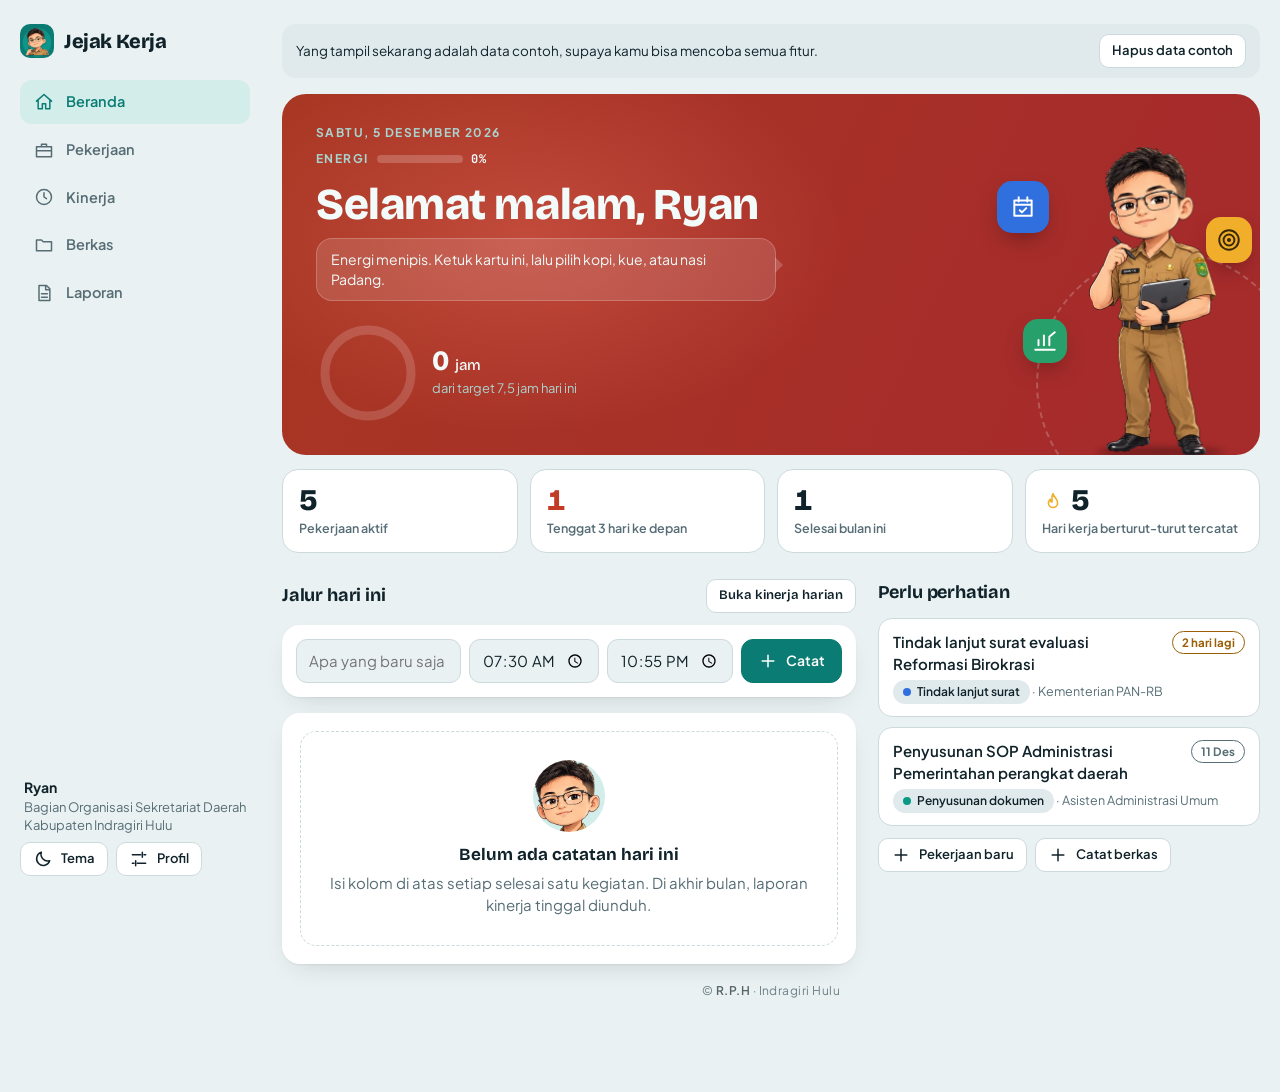
==== index.html @ 957f10a0 "Update index.html" ====
<!doctype html>
<html lang="id">
<head>
<meta charset="utf-8">
<meta name="viewport" content="width=device-width,initial-scale=1,viewport-fit=cover">
<style>:root{color-scheme:light;padding-top:env(safe-area-inset-top,0px);padding-bottom:env(safe-area-inset-bottom,0px)}[hidden]{display:none!important}img{max-width:100%}</style>
<title>Jejak Kerja</title>
<meta name="author" content="R.P.H - Indragiri Hulu">
<meta name="theme-color" content="#0A7C74">
<meta name="mobile-web-app-capable" content="yes">
<meta name="apple-mobile-web-app-capable" content="yes">
<meta name="apple-mobile-web-app-title" content="Jejak Kerja">
<meta name="apple-mobile-web-app-status-bar-style" content="default">
<link rel="icon" type="image/png" href="[data-uri]">
<link rel="apple-touch-icon" href="[data-uri]">
<link rel="preconnect" href="https://fonts.googleapis.com">
<link rel="preconnect" href="https://fonts.gstatic.com" crossorigin>
<link rel="stylesheet" href="https://fonts.googleapis.com/css2?family=Bricolage+Grotesque:opsz,wght@12..96,600..800&family=JetBrains+Mono:wght@400;500&family=Plus+Jakarta+Sans:wght@400..700&display=swap">
<script src="https://accounts.google.com/gsi/client" async defer></script>
<style>
:root{
  --bg:#EAF1F2; --surface:#FFFFFF; --surface2:#E0EAEC; --ink:#10232A; --muted:#566D75; --line:#CCDADD;
  --accent:#0A7C74; --accent-ink:#FFFFFF; --accent-soft:#D3EDEA;
  --hero:#0A5A55; --hero-ink:#F2FBFA; --hero-muted:#A9D3CF;
  --sun:#F0AE2B; --sun-ink:#3A2900;
  --bad:#C23B27; --good:#23794A; --warn:#9A5F06;
  --c-surat:#2F6FDE; --c-dokumen:#0A9A84; --c-rapat:#D9822B; --c-monev:#8A5CD6; --c-dinas:#D64F7A; --c-lain:#6B8290;
  --shadow:0 1px 2px rgba(16,35,42,.06),0 10px 28px -14px rgba(16,35,42,.22);
  --f-display:'Bricolage Grotesque','Segoe UI',system-ui,sans-serif;
  --f-body:'Plus Jakarta Sans','Segoe UI',system-ui,-apple-system,sans-serif;
  --f-mono:'JetBrains Mono',ui-monospace,SFMono-Regular,Menlo,Consolas,monospace;
}
@media (prefers-color-scheme:dark){:root:not([data-theme="light"]){
  --bg:#0B181C; --surface:#12252A; --surface2:#1A3036; --ink:#E5F0F0; --muted:#8CA7AD; --line:#26414A;
  --accent:#3CC4B6; --accent-ink:#06201D; --accent-soft:#17413F;
  --hero:#0F3B3A; --hero-ink:#EAF8F6; --hero-muted:#8FC3BE;
  --sun:#F5C04F; --sun-ink:#3A2900;
  --bad:#FF8A73; --good:#5CD08C; --warn:#F2B552;
  --c-surat:#6C9BFF; --c-dokumen:#3CC4B6; --c-rapat:#F2A24D; --c-monev:#B08CFF; --c-dinas:#FF7FA6; --c-lain:#93A9B4;
  --shadow:0 1px 2px rgba(0,0,0,.3),0 10px 28px -14px rgba(0,0,0,.6);
  color-scheme:dark}}
:root[data-theme="dark"]{
  --bg:#0B181C; --surface:#12252A; --surface2:#1A3036; --ink:#E5F0F0; --muted:#8CA7AD; --line:#26414A;
  --accent:#3CC4B6; --accent-ink:#06201D; --accent-soft:#17413F;
  --hero:#0F3B3A; --hero-ink:#EAF8F6; --hero-muted:#8FC3BE;
  --sun:#F5C04F; --sun-ink:#3A2900;
  --bad:#FF8A73; --good:#5CD08C; --warn:#F2B552;
  --c-surat:#6C9BFF; --c-dokumen:#3CC4B6; --c-rapat:#F2A24D; --c-monev:#B08CFF; --c-dinas:#FF7FA6; --c-lain:#93A9B4;
  --shadow:0 1px 2px rgba(0,0,0,.3),0 10px 28px -14px rgba(0,0,0,.6);
  color-scheme:dark}
*{box-sizing:border-box}
html{-webkit-text-size-adjust:100%}
body{margin:0;background:var(--bg);color:var(--ink);font-family:var(--f-body);font-size:15px;line-height:1.5;
  padding-left:max(16px,env(safe-area-inset-left,0px));padding-right:max(16px,env(safe-area-inset-right,0px));
  padding-block:0 96px;min-height:100%}
button,input,select,textarea{font:inherit;color:inherit}
button{cursor:pointer}
a{color:var(--accent)}
h1,h2,h3{font-family:var(--f-display);margin:0;text-wrap:balance;letter-spacing:-.01em}
:focus-visible{outline:2px solid var(--accent);outline-offset:2px}
.ic{width:20px;height:20px;fill:none;stroke:currentColor;stroke-width:1.8;stroke-linecap:round;stroke-linejoin:round;flex:none}
.mono{font-family:var(--f-mono);font-variant-numeric:tabular-nums}
.muted{color:var(--muted)}
.sr{position:absolute;width:1px;height:1px;overflow:hidden;clip:rect(0 0 0 0)}
.app{max-width:1240px;margin:0 auto;display:grid;grid-template-columns:1fr;gap:0}
.side{display:none}
.top{position:sticky;top:env(safe-area-inset-top,0px);z-index:20;display:flex;align-items:center;justify-content:space-between;gap:12px;padding:12px 0;background:var(--bg)}
.brand{display:flex;align-items:center;gap:10px;font-family:var(--f-display);font-weight:800;font-size:20px;letter-spacing:-.02em}
.brand svg,.brand img{width:34px;height:34px;border-radius:10px;flex:none;display:block}
.top-actions{display:flex;gap:6px}
.iconbtn{width:40px;height:40px;border-radius:12px;border:1px solid var(--line);background:var(--surface);display:grid;place-items:center}
.iconbtn:hover{background:var(--surface2)}
.main{min-width:0;padding-bottom:24px}
.tabbar{position:fixed;left:0;right:0;bottom:0;z-index:30;display:grid;grid-template-columns:repeat(5,1fr);gap:2px;background:var(--surface);border-top:1px solid var(--line);
  padding:6px max(10px,env(safe-area-inset-right,0px)) calc(6px + env(safe-area-inset-bottom,0px)) max(10px,env(safe-area-inset-left,0px))}
.tab{display:flex;flex-direction:column;align-items:center;gap:2px;padding:6px 2px;border-radius:12px;text-decoration:none;color:var(--muted);font-size:11px;font-weight:600}
.tab[aria-current="page"]{color:var(--accent);background:var(--accent-soft)}
@media (min-width:900px){
  body{padding-bottom:40px}
  .app{grid-template-columns:230px minmax(0,1fr);gap:32px}
  .top,.tabbar{display:none}
  .side{display:flex;flex-direction:column;gap:22px;position:sticky;top:env(safe-area-inset-top,0px);align-self:start;padding:24px 0;height:100vh;max-height:100dvh}
  .side nav{display:grid;gap:4px}
  .side .tab{flex-direction:row;gap:12px;padding:11px 14px;font-size:14.5px}
  .side .foot{margin-top:auto;display:grid;gap:8px}
  .main{padding-top:24px}
}
.avpick{display:grid;grid-template-columns:repeat(3,1fr);gap:8px;margin:6px 0 2px}
.avpick button{display:grid;justify-items:center;gap:4px;padding:8px 4px 6px;border-radius:14px;border:2px solid var(--line,rgba(0,0,0,.12));background:var(--surface2);color:var(--ink);font:inherit;font-size:12px;cursor:pointer}
.avpick button[aria-pressed=true]{border-color:var(--accent);background:var(--accent-soft,var(--surface2));font-weight:600}
.avpick .th{width:64px;height:64px;border-radius:50%;background:var(--accent) 50% 0/118% auto no-repeat;overflow:hidden}
.tm{text-align:center;font-size:12px;letter-spacing:.04em;color:var(--muted);opacity:.85;padding:18px 16px 28px}
.tm b{font-weight:600;color:var(--ink);opacity:.8}
.paper .tmk{margin-top:14px;text-align:right;font-size:10.5px;color:#777;font-style:italic}
.side .who{font-size:13px;color:var(--muted);line-height:1.4;padding:0 4px}
.side .who b{display:block;color:var(--ink);font-size:14px}
.page-head{display:flex;flex-wrap:wrap;align-items:flex-end;justify-content:space-between;gap:12px;margin:8px 0 18px}
.page-head h1{font-size:clamp(26px,5vw,34px);font-weight:800}
.page-head p{margin:4px 0 0;color:var(--muted);max-width:60ch}
.btn{display:inline-flex;align-items:center;justify-content:center;gap:8px;min-height:42px;padding:0 16px;border-radius:12px;border:1px solid var(--line);background:var(--surface);font-weight:600;font-size:14px;text-decoration:none;color:var(--ink)}
.btn:hover{background:var(--surface2)}
.btn.primary{background:var(--accent);border-color:var(--accent);color:var(--accent-ink)}
.btn.primary:hover{filter:brightness(1.08)}
.btn.danger{color:var(--bad)}
.btn.sm{min-height:34px;padding:0 12px;font-size:13px;border-radius:10px}
.btn.sun{background:var(--sun);border-color:var(--sun);color:var(--sun-ink)}
.row{display:flex;flex-wrap:wrap;gap:8px;align-items:center}
.card{background:var(--surface);border-radius:18px;box-shadow:var(--shadow)}
.section{margin-top:26px}
.section>h2{font-size:18px;font-weight:700;margin-bottom:12px;display:flex;align-items:center;justify-content:space-between;gap:10px}
.chip{display:inline-flex;align-items:center;gap:6px;padding:3px 10px;border-radius:999px;background:var(--surface2);font-size:12px;font-weight:600;color:var(--ink);max-width:100%}
.chip i{width:8px;height:8px;border-radius:50%;background:var(--dot,var(--c-lain));flex:none}
.chip span{overflow:hidden;text-overflow:ellipsis;white-space:nowrap}
.pill{display:inline-flex;align-items:center;padding:2px 9px;border-radius:999px;font-size:11.5px;font-weight:700;border:1px solid currentColor;white-space:nowrap}
.pill.baru{color:var(--muted)} .pill.proses{color:var(--accent)} .pill.menunggu{color:var(--warn)} .pill.selesai{color:var(--good)}
.pill.bad{color:var(--bad)} .pill.warn{color:var(--warn)} .pill.ok{color:var(--muted)}
.empty{padding:28px 18px;text-align:center;color:var(--muted);border:1.5px dashed var(--line);border-radius:16px}
.empty b{display:block;color:var(--ink);font-family:var(--f-display);font-size:17px;margin-bottom:4px}
.banner{display:flex;flex-wrap:wrap;align-items:center;justify-content:space-between;gap:10px;margin-bottom:16px;padding:10px 14px;border-radius:14px;background:var(--surface2);font-size:13.5px}
.hero{background:var(--hero);color:var(--hero-ink);border-radius:24px;padding:24px 124px 24px 22px;min-height:268px;display:grid;gap:20px;grid-template-columns:1fr;align-items:center;position:relative;overflow:hidden}
.hero::after{content:"";position:absolute;right:-40px;bottom:-60px;width:260px;height:260px;border-radius:50%;border:2px dashed color-mix(in srgb,var(--hero-ink) 22%,transparent);pointer-events:none}
.hero .eyebrow{font-size:12px;letter-spacing:.12em;text-transform:uppercase;color:var(--hero-muted);font-weight:700}
.hero h1{font-size:clamp(28px,6vw,44px);font-weight:800;line-height:1.05;margin:4px 0 0}
.hero p{margin:0;color:var(--hero-muted);max-width:46ch;font-size:14.5px}
.ring{display:flex;align-items:center;gap:12px;position:relative;z-index:1}
.ring svg{width:84px;height:84px;flex:none}
.ring .num{font-family:var(--f-display);font-weight:800;font-size:24px;line-height:1}
.ring .sub{font-size:13px;color:var(--hero-muted);margin-top:4px}
.hero-text{position:relative;z-index:1;display:grid;gap:10px}
.bubble{position:relative;margin:0;padding:10px 14px;border-radius:16px;background:rgba(255,255,255,.13);border:1px solid rgba(255,255,255,.2);color:var(--hero-ink);font-size:14px;line-height:1.45;max-width:38ch}
.hero .bubble{color:var(--hero-ink);font-size:14px}
.bubble::after{content:"";position:absolute;right:-8px;top:18px;border:8px solid transparent;border-right:0;border-left-color:rgba(255,255,255,.2)}
.bubble.pop{animation:pop .35s cubic-bezier(.3,1.6,.5,1)}
@keyframes pop{from{transform:scale(.88);opacity:.2}to{transform:none;opacity:1}}

/* hero hidup: gradasi hijau, kuning, merah mengikuti jam kerja dan energi */
.hero.mood{background-size:240% 240%;animation:heroFlow 18s ease-in-out infinite alternate}
.hero.mood::before{content:"";position:absolute;left:-20%;top:-35%;width:90%;height:150%;background:radial-gradient(closest-side,var(--glow,rgba(120,230,200,.22)),transparent 72%);animation:heroGlow 14s ease-in-out infinite alternate;pointer-events:none}
@keyframes heroFlow{0%{background-position:0% 40%}100%{background-position:100% 60%}}
@keyframes heroGlow{0%{transform:translate(0,0) scale(1)}50%{transform:translate(30%,12%) scale(1.15)}100%{transform:translate(55%,-6%) scale(.95)}}
.hero.boost{animation:heroFlow 18s ease-in-out infinite alternate,boost .9s ease-out}
@keyframes boost{0%{filter:brightness(1)}30%{filter:brightness(1.35) saturate(1.2)}100%{filter:none}}
.hero{cursor:pointer;-webkit-tap-highlight-color:transparent}
.energy{display:flex;width:max-content;align-items:center;gap:8px;margin-top:8px;font-size:12px;font-weight:700;color:var(--hero-muted)}
.energy .bar{width:86px;height:8px;border-radius:99px;background:rgba(255,255,255,.2);overflow:hidden}
.energy .bar i{display:block;height:100%;border-radius:99px;background:linear-gradient(90deg,#FFD98A,#fff);transition:width .9s cubic-bezier(.2,.8,.2,1)}
.energy em{font-style:normal;font-family:var(--f-mono);color:var(--hero-ink)}
.fuel{position:absolute;left:14px;right:128px;bottom:12px;z-index:4;display:none;gap:8px;padding:10px;border-radius:20px;background:rgba(8,28,30,.55);backdrop-filter:blur(8px);-webkit-backdrop-filter:blur(8px);border:1px solid rgba(255,255,255,.22);cursor:default}
.fuel.open{display:grid;grid-template-columns:repeat(3,1fr)}
.fuel button{position:relative;display:grid;justify-items:center;gap:2px;padding:6px 2px 7px;border-radius:14px;border:1px solid rgba(255,255,255,.18);background:rgba(255,255,255,.1);color:#fff;font:inherit;cursor:pointer;animation:fuelIn .5s cubic-bezier(.3,1.7,.5,1) both}
.fuel button:nth-child(2){animation-delay:.07s}.fuel button:nth-child(3){animation-delay:.14s}
.fuel button:active{transform:scale(.94)}
.fuel svg{width:46px;height:46px;display:block}
.fuel b{font-size:12px;font-weight:700;line-height:1.1}
.fuel small{font-size:10.5px;opacity:.85;line-height:1}
.fuel .lv{position:absolute;top:4px;right:5px;font-family:var(--f-mono);font-size:9.5px;opacity:.8}
.fuel .steam path{animation:steam 2.4s ease-in-out infinite}
.fuel .steam path:nth-child(2){animation-delay:.5s}.fuel .steam path:nth-child(3){animation-delay:1s}
@keyframes fuelIn{from{transform:translateY(26px) scale(.5);opacity:0}to{transform:none;opacity:1}}
@keyframes steam{0%,100%{transform:translateY(0);opacity:.4}50%{transform:translateY(-3px);opacity:1}}
.eatfx{position:absolute;z-index:5;width:60px;height:60px;pointer-events:none}
.eatfx svg{width:100%;height:100%}
@media (min-width:700px){.fuel{right:300px;left:34px;bottom:18px;max-width:470px}.fuel svg{width:58px;height:58px}}
@media (prefers-reduced-motion:reduce){.hero.mood,.hero.mood::before,.hero.boost{animation:none}.fuel button,.fuel .steam path{animation:none}}
.stage{position:absolute;right:6px;bottom:0;z-index:2}
.mascot{display:block;position:relative;height:232px;aspect-ratio:255/620;padding:0;border:0;background:none;cursor:pointer;-webkit-tap-highlight-color:transparent}
.mascot::before{content:"";position:absolute;left:6%;right:-6%;bottom:-2px;height:10px;border-radius:50%;background:rgba(0,0,0,.3);filter:blur(3px);animation:shadow 3.6s ease-in-out infinite}
.mascot img{position:relative;width:100%;height:100%;display:block;transform-origin:50% 100%;animation:idle 3.6s ease-in-out infinite;user-select:none;-webkit-user-drag:none;pointer-events:none}
.mascot.enter img{animation:enter .9s cubic-bezier(.2,1.2,.4,1) both,idle 3.6s ease-in-out .9s infinite}
.mascot.hop img{animation:hop .7s cubic-bezier(.3,.7,.4,1)}
.mascot.cheer img{animation:cheer 1.1s ease-in-out}
@keyframes idle{0%,100%{transform:translateY(0) scale(1,1) rotate(0)}25%{transform:translateY(-3px) scale(.995,1.012) rotate(.7deg)}50%{transform:translateY(-5px) scale(.99,1.025) rotate(0)}75%{transform:translateY(-3px) scale(.995,1.012) rotate(-.7deg)}}
@keyframes shadow{0%,100%{transform:scaleX(1);opacity:1}50%{transform:scaleX(.86);opacity:.65}}
@keyframes enter{0%{transform:translateY(70px) scale(.92,1.08);opacity:0}60%{transform:translateY(-10px) scale(1.03,.97);opacity:1}100%{transform:none;opacity:1}}
@keyframes hop{0%{transform:scale(1.05,.93)}30%{transform:translateY(-26px) scale(.97,1.05)}60%{transform:translateY(0) scale(1.05,.95)}80%{transform:translateY(-5px)}100%{transform:none}}
@keyframes cheer{0%,100%{transform:none}18%{transform:translateY(-32px) rotate(-7deg)}36%{transform:translateY(0) rotate(0)}54%{transform:translateY(-32px) rotate(7deg)}72%{transform:translateY(0) rotate(0)}86%{transform:translateY(-8px)}}
.chips{display:none}
.fl{position:absolute;width:52px;height:52px;border-radius:15px;display:grid;place-items:center;color:#fff;box-shadow:0 10px 24px -10px rgba(0,0,0,.5);animation:floaty 4.2s ease-in-out infinite}
.fl .ic{width:26px;height:26px}
.fl.a{background:var(--c-surat);left:-92px;top:34px}
.fl.b{background:var(--sun);color:var(--sun-ink);right:-36px;top:70px;animation-delay:-1.4s;width:46px;height:46px}
.fl.c{background:#27A06B;left:-66px;top:172px;animation-delay:-2.6s;width:44px;height:44px}
@keyframes floaty{0%,100%{transform:translateY(0) rotate(-3deg)}50%{transform:translateY(-10px) rotate(3deg)}}
@media (min-width:700px){.hero{grid-template-columns:1fr;align-content:center;padding:30px 300px 30px 34px;min-height:334px}.ring svg{width:104px;height:104px}.ring .num{font-size:28px}.stage{right:44px}.mascot{height:308px}.chips{display:block}}
.av{display:inline-block;width:var(--s,40px);height:var(--s,40px);border-radius:50%;flex:none;background:var(--mascot) 48% calc(var(--s,40px) * -.02)/130% auto no-repeat var(--accent-soft)}
.empty::before{content:"";display:block;width:72px;height:72px;margin:0 auto 10px;border-radius:50%;background:var(--mascot) 48% -2px/130% auto no-repeat var(--accent-soft)}
.tiles{display:grid;grid-template-columns:repeat(auto-fit,minmax(150px,1fr));gap:12px;margin-top:14px}
.tile{background:var(--surface);border:1px solid var(--line);border-radius:16px;padding:14px 16px;display:grid;gap:2px;text-align:left}
.tile .v{font-family:var(--f-display);font-weight:800;font-size:30px;line-height:1.1;font-variant-numeric:tabular-nums}
.tile .l{font-size:12.5px;color:var(--muted);font-weight:600}
.tile.hot .v{color:var(--bad)}
.tile .v .ic{width:22px;height:22px;color:var(--sun);vertical-align:-3px}
.two{display:grid;gap:22px;grid-template-columns:1fr}
@media (min-width:1000px){.two{grid-template-columns:minmax(0,1.5fr) minmax(0,1fr)}}
.quick{display:grid;grid-template-columns:1fr;gap:8px;padding:14px;margin-bottom:16px}
.quick .qrow{display:grid;grid-template-columns:1fr 1fr auto;gap:8px}
@media (min-width:560px){.quick{grid-template-columns:1fr auto auto auto}.quick .qrow{display:contents}}
.trail{position:relative;margin:0;padding:0;list-style:none;display:grid;gap:0}
.band{font-family:var(--f-mono);font-size:11.5px;letter-spacing:.14em;text-transform:uppercase;color:var(--muted);font-weight:500;margin:14px 0 4px 34px}
.band:first-child{margin-top:0}
.node{position:relative;display:grid;grid-template-columns:28px 1fr;gap:6px;padding:0 0 14px}
.node::before{content:"";position:absolute;left:9px;top:20px;bottom:0;border-left:2px dashed var(--line)}
.node:last-child::before{display:none}
.node .dot{width:20px;height:20px;border-radius:50%;background:var(--surface);border:4px solid var(--dot,var(--c-lain));margin-top:2px;z-index:1}
.node .body{min-width:0;padding:2px 0}
.node .t{font-family:var(--f-mono);font-size:12px;color:var(--muted);display:block}
.node .u{font-weight:600;overflow-wrap:anywhere;display:block}
.node .meta{display:flex;flex-wrap:wrap;gap:6px;margin-top:4px;align-items:center;font-size:12.5px;color:var(--muted)}
.node button.edit{all:unset;cursor:pointer;display:block;width:100%}
.node button.edit:focus-visible{outline:2px solid var(--accent);outline-offset:3px;border-radius:6px}
.alist{display:grid;gap:10px}
.aitem{display:grid;grid-template-columns:1fr auto;gap:4px 10px;padding:12px 14px;border:1px solid var(--line);border-radius:14px;background:var(--surface);text-align:left;width:100%}
.aitem:hover{background:var(--surface2)}
.aitem .n{font-weight:600;overflow-wrap:anywhere}
.aitem .s{grid-column:1/-1;font-size:12.5px;color:var(--muted)}
.paper a{color:#0B57D0}
.drv-st{font-size:13px;color:var(--muted)}
.drv-st.ok{color:var(--good);font-weight:600}
.drv-st.bad{color:var(--bad);font-weight:600}
.toolbar{display:flex;flex-wrap:wrap;gap:10px;align-items:center;margin-bottom:14px}
.search{position:relative;flex:1 1 220px;min-width:0}
.search .ic{position:absolute;left:12px;top:11px;color:var(--muted);width:18px;height:18px}
.search input{padding-left:38px}
.filters{display:flex;gap:6px;overflow-x:auto;padding-bottom:4px;margin-bottom:14px;scrollbar-width:thin}
.fchip{border:1px solid var(--line);background:var(--surface);border-radius:999px;padding:6px 14px;font-size:13px;font-weight:600;white-space:nowrap;color:var(--muted)}
.fchip[aria-pressed="true"]{background:var(--ink);color:var(--bg);border-color:var(--ink)}
.fchip b{font-family:var(--f-mono);font-weight:500;margin-left:4px;opacity:.8}
.grid{display:grid;grid-template-columns:repeat(auto-fill,minmax(min(100%,310px),1fr));gap:14px}
.wcard{padding:16px;display:grid;gap:10px;align-content:start;position:relative;border:1px solid transparent}
.wcard:hover{border-color:var(--line)}
.wcard.done{opacity:.72}
.wcard .top2{display:flex;justify-content:space-between;align-items:center;gap:8px}
.wcard h3{font-size:17px;font-weight:700;line-height:1.25;overflow-wrap:anywhere}
.wcard h3 button{all:unset;cursor:pointer}
.wcard h3 button:focus-visible{outline:2px solid var(--accent);outline-offset:3px;border-radius:4px}
.wcard h3 button::after{content:"";position:absolute;inset:0;border-radius:18px}
.wcard .sub{font-size:13px;color:var(--muted);overflow-wrap:anywhere}
.checkbtn{position:relative;z-index:2;width:30px;height:30px;border-radius:50%;border:2px solid var(--line);background:var(--surface);display:grid;place-items:center;color:transparent;flex:none}
.checkbtn:hover{border-color:var(--good);color:var(--good)}
.checkbtn.on{background:var(--good);border-color:var(--good);color:#fff}
.bar{height:6px;border-radius:99px;background:var(--surface2);overflow:hidden}
.bar>i{display:block;height:100%;background:var(--accent);border-radius:99px}
.wfoot{display:flex;flex-wrap:wrap;gap:8px;align-items:center;font-size:12.5px;color:var(--muted)}
.wfoot .sp{flex:1}
.prio{font-size:11px;font-weight:800;letter-spacing:.06em;text-transform:uppercase;color:var(--bad)}
.prio.p{color:var(--warn)}
.week{display:grid;grid-template-columns:repeat(7,minmax(0,1fr));gap:6px;margin-bottom:16px}
.wd{border:1px solid var(--line);background:var(--surface);border-radius:14px;padding:8px 2px 8px;display:grid;justify-items:center;gap:4px;font-size:11px;color:var(--muted);font-weight:600}
.wd b{font-family:var(--f-display);font-size:18px;color:var(--ink);line-height:1}
.wd .meter{width:60%;max-width:34px;height:30px;border-radius:6px;background:var(--surface2);display:flex;align-items:flex-end;overflow:hidden}
.wd .meter i{display:block;width:100%;background:var(--accent)}
.wd[aria-current="date"]{border-color:var(--accent);background:var(--accent-soft)}
.wd.we{opacity:.7}
.datebar{display:flex;flex-wrap:wrap;gap:8px;align-items:center;margin-bottom:14px}
.datebar .grow{flex:1}
.tpl{display:flex;gap:6px;overflow-x:auto;padding-bottom:4px;margin:10px 0 16px}
.totals{display:flex;flex-wrap:wrap;gap:14px;align-items:center;padding:12px 16px;border-radius:14px;background:var(--surface2);margin-top:6px;font-size:13.5px}
.totals b{font-family:var(--f-mono);font-weight:500;font-size:15px}
.lrow{display:grid;grid-template-columns:auto 1fr;gap:4px 14px;padding:14px 16px;border-bottom:1px solid var(--line);width:100%;text-align:left;background:none;border-left:0;border-right:0;border-top:0}
.lrow:last-child{border-bottom:0}
.lrow:hover{background:var(--surface2)}
.lrow .tm{font-family:var(--f-mono);font-size:13px;color:var(--muted);grid-row:span 2;padding-top:2px;white-space:nowrap}
.lrow .tm small{display:block;font-size:11.5px;opacity:.85}
.lrow .tx{font-weight:600;overflow-wrap:anywhere}
.lrow .mt{display:flex;flex-wrap:wrap;gap:6px;align-items:center;font-size:12.5px;color:var(--muted)}
.frow{display:grid;grid-template-columns:40px 1fr auto;gap:12px;align-items:center;padding:12px 14px;border-bottom:1px solid var(--line)}
.frow:last-child{border-bottom:0}
.ficon{width:40px;height:40px;border-radius:12px;background:var(--surface2);display:grid;place-items:center;color:var(--accent)}
.fmain{min-width:0}
.fmain .n{font-weight:600;overflow-wrap:anywhere}
.fmain .m{font-size:12.5px;color:var(--muted);overflow-wrap:anywhere}
.fact{display:flex;gap:6px;flex-wrap:wrap;justify-content:flex-end}
.rlayout{display:grid;gap:18px;grid-template-columns:1fr}
@media (min-width:1000px){.rlayout{grid-template-columns:290px minmax(0,1fr);align-items:start}}
.panel{padding:18px;display:grid;gap:14px}
.seg{display:grid;grid-template-columns:1fr 1fr;gap:4px;background:var(--surface2);padding:4px;border-radius:12px}
.seg button{border:0;background:none;padding:8px;border-radius:9px;font-weight:600;font-size:13px;color:var(--muted)}
.seg button[aria-pressed="true"]{background:var(--surface);color:var(--ink);box-shadow:var(--shadow)}
#paper,.rlayout>*{min-width:0}
.paper{background:#fff;color:#111;border-radius:6px;padding:26px 24px;box-shadow:var(--shadow);overflow-x:auto}
.paper h2{font-family:'Times New Roman',Times,serif;text-align:center;font-size:17px;letter-spacing:.04em;margin:0 0 2px;text-transform:uppercase}
.paper .per{text-align:center;font-size:13px;margin-bottom:14px;color:#333}
.paper dl{display:grid;grid-template-columns:auto 1fr;gap:2px 12px;font-size:13px;margin:0 0 14px}
.paper dt{color:#444} .paper dd{margin:0}
.paper table{border-collapse:collapse;width:100%;min-width:640px;font-size:12.5px}
.paper th,.paper td{border:1px solid #444;padding:5px 7px;vertical-align:top;text-align:left}
.paper th{background:#e8ecec}
.paper .sum{margin:10px 0 0;font-size:12.5px;color:#333}
.paper .sign{display:grid;grid-template-columns:1fr 1fr;gap:20px;margin-top:26px;font-size:13px;min-width:640px}
.paper .sign div{display:grid;gap:0;align-content:start}
.paper .sign .sp{height:54px}
.paper .sign .r{text-align:left}
dialog{border:0;padding:0;border-radius:22px;background:var(--surface);color:var(--ink);width:min(680px,calc(100vw - 20px));max-height:calc(100dvh - 20px);box-shadow:0 30px 80px -20px rgba(0,0,0,.5)}
dialog::backdrop{background:rgba(7,18,21,.6)}
dialog[open]{display:flex;flex-direction:column}
.dh{display:flex;align-items:center;justify-content:space-between;gap:10px;padding:16px 20px;border-bottom:1px solid var(--line)}
.dh h2{font-size:20px;font-weight:800}
.db{padding:18px 20px;overflow-y:auto;display:grid;gap:14px}
.df{display:flex;flex-wrap:wrap;gap:8px;justify-content:flex-end;padding:14px 20px;border-top:1px solid var(--line)}
.df .sp{flex:1}
.fgrid{display:grid;gap:12px;grid-template-columns:1fr 1fr}
.fgrid .full{grid-column:1/-1}
@media (max-width:520px){.fgrid{grid-template-columns:1fr}}
.field{display:grid;gap:5px;min-width:0}
.field>label,.lbl{font-size:11.5px;font-weight:700;letter-spacing:.07em;text-transform:uppercase;color:var(--muted)}
input[type=text],input[type=date],input[type=time],input[type=number],input[type=search],select,textarea{width:100%;min-height:42px;padding:9px 12px;border-radius:11px;border:1px solid var(--line);background:var(--bg);font-size:15px}
textarea{resize:vertical;min-height:84px}
.sub-row{display:grid;grid-template-columns:auto 1fr auto;gap:8px;align-items:center}
.sub-row input[type=checkbox]{width:20px;height:20px;accent-color:var(--accent)}
.mini-list{display:grid;gap:6px}
.mini{display:grid;grid-template-columns:1fr auto;gap:8px;align-items:center;padding:8px 12px;border:1px solid var(--line);border-radius:12px;font-size:13.5px}
.mini span{overflow-wrap:anywhere}
.err{color:var(--bad);font-size:13px;font-weight:600;min-height:1em}
.toast{position:fixed;left:50%;transform:translateX(-50%);bottom:calc(86px + env(safe-area-inset-bottom,0px));z-index:100;background:var(--ink);color:var(--bg);display:flex;align-items:center;gap:10px;padding:8px 18px 8px 10px;border-radius:999px;font-weight:600;font-size:14px;box-shadow:var(--shadow);max-width:calc(100vw - 32px)}
.toast .av{--s:30px}
.toast.hopx .av{animation:hop .7s}
@media (min-width:900px){.toast{bottom:28px}}
.confetti{position:fixed;inset:0;pointer-events:none;z-index:200;overflow:hidden}
.confetti i{position:absolute;width:8px;height:12px;border-radius:2px}
@media (prefers-reduced-motion:reduce){*{animation:none!important;transition:none!important;scroll-behavior:auto!important}}
</style>
</head>
<body>

<svg width="0" height="0" style="position:absolute" aria-hidden="true" focusable="false"><defs>
<symbol id="i-home" viewBox="0 0 24 24"><path d="M3 11l9-8 9 8M5 10v10h5v-6h4v6h5V10"/></symbol>
<symbol id="i-work" viewBox="0 0 24 24"><path d="M3 8h18v12H3zM9 8V5h6v3M3 13h18"/></symbol>
<symbol id="i-clock" viewBox="0 0 24 24"><circle cx="12" cy="12" r="9"/><path d="M12 7v5l3 2"/></symbol>
<symbol id="i-folder" viewBox="0 0 24 24"><path d="M3 6h6l2 2h10v11H3z"/></symbol>
<symbol id="i-report" viewBox="0 0 24 24"><path d="M6 3h9l4 4v14H6zM14 3v5h5M9 13h7M9 17h7"/></symbol>
<symbol id="i-set" viewBox="0 0 24 24"><path d="M4 7h10M18 7h2M4 17h2M10 17h10M16 4v6M8 14v6"/></symbol>
<symbol id="i-plus" viewBox="0 0 24 24"><path d="M12 5v14M5 12h14"/></symbol>
<symbol id="i-search" viewBox="0 0 24 24"><circle cx="11" cy="11" r="7"/><path d="M20 20l-4-4"/></symbol>
<symbol id="i-check" viewBox="0 0 24 24"><path d="M5 12l5 5 9-10"/></symbol>
<symbol id="i-trash" viewBox="0 0 24 24"><path d="M4 7h16M9 7V4h6v3M6 7l1 13h10l1-13"/></symbol>
<symbol id="i-link" viewBox="0 0 24 24"><path d="M10 14a4 4 0 0 0 5.7 0l3-3a4 4 0 0 0-5.7-5.7l-1 1M14 10a4 4 0 0 0-5.7 0l-3 3a4 4 0 0 0 5.7 5.7l1-1"/></symbol>
<symbol id="i-file" viewBox="0 0 24 24"><path d="M6 3h9l4 4v14H6zM14 3v5h5"/></symbol>
<symbol id="i-down" viewBox="0 0 24 24"><path d="M12 4v11M7 10l5 5 5-5M5 20h14"/></symbol>
<symbol id="i-up" viewBox="0 0 24 24"><path d="M12 16V5M7 10l5-5 5 5M5 20h14"/></symbol>
<symbol id="i-sun" viewBox="0 0 24 24"><circle cx="12" cy="12" r="4"/><path d="M12 2v2M12 20v2M2 12h2M20 12h2M5 5l1.5 1.5M17.5 17.5L19 19M5 19l1.5-1.5M17.5 6.5L19 5"/></symbol>
<symbol id="i-moon" viewBox="0 0 24 24"><path d="M20 14A8 8 0 0 1 10 4a8 8 0 1 0 10 10z"/></symbol>
<symbol id="i-x" viewBox="0 0 24 24"><path d="M6 6l12 12M18 6L6 18"/></symbol>
<symbol id="i-l" viewBox="0 0 24 24"><path d="M15 5l-7 7 7 7"/></symbol>
<symbol id="i-r" viewBox="0 0 24 24"><path d="M9 5l7 7-7 7"/></symbol>
<symbol id="i-copy" viewBox="0 0 24 24"><path d="M8 8h12v12H8zM4 16V4h12"/></symbol>
<symbol id="i-flame" viewBox="0 0 24 24"><path d="M12 3c1 4 5 5 5 10a5 5 0 0 1-10 0c0-2 1-3 2-4 0 2 1 3 2 3 0-3-1-6 1-9z"/></symbol>
<symbol id="i-cal" viewBox="0 0 24 24"><path d="M4 6h16v14H4zM4 10h16M8 3v4M16 3v4"/></symbol>
<symbol id="i-alert" viewBox="0 0 24 24"><path d="M12 4l9 16H3zM12 10v4M12 17v.5"/></symbol>
<symbol id="i-calcheck" viewBox="0 0 24 24"><path d="M4 6h16v14H4zM4 10h16M8 3v4M16 3v4M9 15l2 2 4-4"/></symbol>
<symbol id="i-target" viewBox="0 0 24 24"><circle cx="12" cy="12" r="9"/><circle cx="12" cy="12" r="5"/><circle cx="12" cy="12" r="1"/></symbol>
<symbol id="i-chart" viewBox="0 0 24 24"><path d="M3 20h18M6 16v-5M11 16V7M16 16V9M21 4l-5 4"/></symbol>
<symbol id="i-edit" viewBox="0 0 24 24"><path d="M4 20h4L19 9l-4-4L4 16zM13 7l4 4"/></symbol>
</defs></svg>

<div class="app">
  <aside class="side" aria-label="Navigasi utama">
    <div class="brand" id="brandSide"></div>
    <nav id="navSide"></nav>
    <div class="foot">
      <div class="who" id="whoSide"></div>
      <div class="row">
        <button class="btn sm" data-act="theme" type="button" aria-label="Ganti tema"><svg class="ic"><use href="#i-moon"/></svg>Tema</button>
        <button class="btn sm" data-act="settings" type="button"><svg class="ic"><use href="#i-set"/></svg>Profil</button>
      </div>
    </div>
  </aside>
  <div class="main">
    <header class="top">
      <div class="brand" id="brandTop"></div>
      <div class="top-actions">
        <button class="iconbtn" data-act="theme" type="button" aria-label="Ganti tema"><svg class="ic"><use href="#i-moon"/></svg></button>
        <button class="iconbtn" data-act="settings" type="button" aria-label="Profil dan pengaturan"><svg class="ic"><use href="#i-set"/></svg></button>
      </div>
    </header>
    <main id="view" tabindex="-1"></main>
    <footer class="tm">&copy; <b>R.P.H</b> &middot; Indragiri Hulu</footer>
  </div>
</div>
<nav class="tabbar" id="navBar" aria-label="Navigasi utama"></nav>
<dialog id="dlg" aria-labelledby="dlgTitle"></dialog>
<div id="toastHost" aria-live="polite"></div>
<div class="confetti" id="confetti" aria-hidden="true"></div>

<script>
(function(){
'use strict';

// ===== AVATAR / MASKOT =====
// MASCOT_PRIA / MASCOT_WANITA / MASCOT_HIJAB = tiga pilihan karakter maskot (dipilih di Profil). MASCOT = yang sedang aktif.
// MASCOT = gambar maskot di Beranda (WebP transparan, juga dipakai sebagai avatar bulat di notifikasi dan tampilan kosong).
// Untuk mengganti: ganti seluruh teks di antara tanda kutip dengan data:image/webp;base64,... atau data:image/png;base64,... dari gambar barumu.
var MASCOT_PRIA='[data-uri]';
// ICON192 / ICON512 = logo aplikasi (pojok kiri atas, ikon layar utama, ikon PWA). Harus PNG persegi, 192x192 dan 512x512.
var ICON192='[data-uri]';
var ICON512='[data-uri]';

var MASCOT_WANITA='[data-uri]';
var MASCOT_HIJAB='[data-uri]';
var MASCOT=MASCOT_PRIA;
var AVATARS=[['pria','Laki-laki',MASCOT_PRIA],['wanita','Perempuan',MASCOT_WANITA],['hijab','Perempuan berhijab',MASCOT_HIJAB]];
function setAvatar(k){
  var a=AVATARS.filter(function(x){return x[0]===k})[0]||AVATARS[0];MASCOT=a[2];
  try{document.documentElement.style.setProperty('--mascot','url("'+MASCOT+'")')}catch(e){}
}
setAvatar('pria');

/* ================= PWA: manifest ditanam di dalam file ================= */
try{
  var base=location.href.split('#')[0];
  var manifest={name:'Jejak Kerja',short_name:'Jejak Kerja',description:'Rekap pekerjaan, berkas, dan kinerja harian',
    start_url:base,scope:base.replace(/[^\/]*$/,''),display:'standalone',background_color:'#0B181C',theme_color:'#0A7C74',lang:'id',
    icons:[{src:ICON192,sizes:'192x192',type:'image/png',purpose:'any'},{src:ICON512,sizes:'512x512',type:'image/png',purpose:'any maskable'}]};
  var ml=document.createElement('link');ml.rel='manifest';
  ml.href=URL.createObjectURL(new Blob([JSON.stringify(manifest)],{type:'application/manifest+json'}));
  document.head.appendChild(ml);
}catch(e){}

/* ================= util ================= */
var $=function(s,r){return (r||document).querySelector(s)};
var $$=function(s,r){return Array.prototype.slice.call((r||document).querySelectorAll(s))};
var esc=function(s){return String(s==null?'':s).replace(/[&<>"']/g,function(c){return {'&':'&amp;','<':'&lt;','>':'&gt;','"':'&quot;',"'":'&#39;'}[c]})};
var uid=function(){return Math.random().toString(36).slice(2,9)+Date.now().toString(36).slice(-4)};
var pad=function(n){return String(n).padStart(2,'0')};
var iso=function(d){return d.getFullYear()+'-'+pad(d.getMonth()+1)+'-'+pad(d.getDate())};
var fromIso=function(s){var p=s.split('-').map(Number);return new Date(p[0],p[1]-1,p[2])};
var addDays=function(s,n){var d=fromIso(s);d.setDate(d.getDate()+n);return iso(d)};
var today=function(){return iso(new Date())};
var DAYS=['Minggu','Senin','Selasa','Rabu','Kamis','Jumat','Sabtu'];
var MONTHS=['Januari','Februari','Maret','April','Mei','Juni','Juli','Agustus','September','Oktober','November','Desember'];
var fmtLong=function(s){var d=fromIso(s);return DAYS[d.getDay()]+', '+d.getDate()+' '+MONTHS[d.getMonth()]+' '+d.getFullYear()};
var fmtDate=function(s){if(!s)return '';var d=fromIso(s);return d.getDate()+' '+MONTHS[d.getMonth()]+' '+d.getFullYear()};
var fmtShort=function(s){if(!s)return '';var d=fromIso(s);return d.getDate()+' '+MONTHS[d.getMonth()].slice(0,3)};
var toMin=function(t){var p=t.split(':').map(Number);return p[0]*60+p[1]};
var fromMin=function(m){m=Math.max(0,Math.min(1439,m));return pad(Math.floor(m/60))+':'+pad(m%60)};
var dur=function(l){return Math.max(0,toMin(l.selesai)-toMin(l.mulai))};
var fmtDur=function(min){var h=Math.floor(min/60),m=min%60;return h?(m?h+' j '+m+' m':h+' j'):m+' m'};
var fmtHours=function(min){return (Math.round(min/6)/10).toString().replace('.',',')};
var diffDays=function(a,b){return Math.round((fromIso(a)-fromIso(b))/86400000)};
var isWeekend=function(s){var g=fromIso(s).getDay();return g===0||g===6};
var ic=function(n,cls){return '<svg class="ic'+(cls?' '+cls:'')+'" aria-hidden="true"><use href="#i-'+n+'"/></svg>'};

/* ================= data ================= */
var KAT={surat:{n:'Tindak lanjut surat',c:'var(--c-surat)'},dokumen:{n:'Penyusunan dokumen',c:'var(--c-dokumen)'},rapat:{n:'Rapat & koordinasi',c:'var(--c-rapat)'},
  monev:{n:'Monev & pelaporan',c:'var(--c-monev)'},dinas:{n:'Perjalanan dinas',c:'var(--c-dinas)'},lain:{n:'Lainnya',c:'var(--c-lain)'}};
var STATUS={baru:'Baru',proses:'Diproses',menunggu:'Menunggu pihak lain',selesai:'Selesai'};
var PRIO={biasa:'Biasa',penting:'Penting',mendesak:'Mendesak'};
var JENIS=['Surat masuk','Surat keluar','Bahan / referensi','Draft dokumen','Dokumen final','Dokumentasi','Lainnya'];
var KEY='jejak-kerja:v1';
var db=null, mem=null;

function load(){try{var r=localStorage.getItem(KEY);if(r){var d=JSON.parse(r);if(d&&d.v===1)return d}}catch(e){}return mem}
function save(){mem=db;try{localStorage.setItem(KEY,JSON.stringify(db))}catch(e){}}

function seed(){
  var t=today(), P=function(n){return addDays(t,n)};
  var w1=uid(),w2=uid(),w3=uid(),w4=uid(),w5=uid(),w6=uid();
  var d={v:1,
    profile:{nama:'Ryan',nip:'',jabatan:'',unit:'Bagian Organisasi Sekretariat Daerah Kabupaten Indragiri Hulu',atasan:'',nipAtasan:'',jabatanAtasan:'',kota:'Rengat',targetJam:7.5},
    prefs:{theme:''},
    works:[
      {id:w1,sample:1,judul:'Penyusunan SOP Administrasi Pemerintahan perangkat daerah',kat:'dokumen',asal:'Asisten Administrasi Umum',noSurat:'060/ORG/145/2026',tglSurat:P(-9),tenggat:P(6),status:'proses',prio:'penting',dibuat:P(-8),
        catatan:'Draft dari 12 perangkat daerah sudah masuk. Tinggal pembahasan dan finalisasi.',
        subtasks:[{id:uid(),t:'Kumpulkan draft dari perangkat daerah',d:1},{id:uid(),t:'Periksa kesesuaian format',d:1},{id:uid(),t:'Rapat pembahasan bersama',d:0},{id:uid(),t:'Finalisasi dan usulan penetapan',d:0}]},
      {id:w2,sample:1,judul:'Tindak lanjut surat evaluasi Reformasi Birokrasi',kat:'surat',asal:'Kementerian PAN-RB',noSurat:'B/1432/RB.01/2026',tglSurat:P(-3),tenggat:P(2),status:'baru',prio:'mendesak',dibuat:P(-2),
        catatan:'Perlu jawaban tertulis dan data dukung dari tiga bagian.',subtasks:[{id:uid(),t:'Disposisi ke tim',d:1},{id:uid(),t:'Susun konsep surat balasan',d:0},{id:uid(),t:'Minta paraf dan tanda tangan',d:0}]},
      {id:w3,sample:1,judul:'Sosialisasi SOP kepada perangkat daerah',kat:'rapat',asal:'Kepala Bagian Organisasi',noSurat:'',tglSurat:'',tenggat:P(10),status:'proses',prio:'biasa',dibuat:P(-5),
        catatan:'Jadwal tiga gelombang. Bahan paparan sedang dirapikan.',subtasks:[{id:uid(),t:'Susun bahan paparan',d:1},{id:uid(),t:'Kirim undangan',d:0},{id:uid(),t:'Daftar hadir dan notulen',d:0}]},
      {id:w4,sample:1,judul:'Laporan kinerja triwulan IV Bagian Organisasi',kat:'monev',asal:'Sekretaris Daerah',noSurat:'',tglSurat:'',tenggat:P(15),status:'menunggu',prio:'biasa',dibuat:P(-12),
        catatan:'Menunggu rekap capaian dari subbagian.',subtasks:[]},
      {id:w5,sample:1,judul:'Rapat koordinasi Transformasi Budaya Kerja',kat:'rapat',asal:'Sekretaris Daerah',noSurat:'005/ORG/118/2026',tglSurat:P(-14),tenggat:P(-1),status:'selesai',prio:'penting',dibuat:P(-13),selesaiTgl:P(-1),
        catatan:'Notulen sudah dibagikan.',subtasks:[]},
      {id:w6,sample:1,judul:'Konsultasi kebijakan ke Biro Organisasi Provinsi',kat:'dinas',asal:'Kepala Bagian Organisasi',noSurat:'090/ORG/203/2026',tglSurat:P(-1),tenggat:P(20),status:'baru',prio:'biasa',dibuat:P(-1),
        catatan:'',subtasks:[{id:uid(),t:'Siapkan daftar pertanyaan',d:0},{id:uid(),t:'Surat tugas dan SPPD',d:0}]}
    ],
    files:[
      {id:uid(),sample:1,workId:w2,nama:'Surat evaluasi RB dari Kementerian',jenis:'Surat masuk',nomor:'B/1432/RB.01/2026',tgl:P(-3),lokasi:'Drive > Organisasi > RB 2026 > Surat Masuk',ket:'Sudah didisposisi'},
      {id:uid(),sample:1,workId:w1,nama:'Draft SOP AP gabungan v3',jenis:'Draft dokumen',nomor:'',tgl:P(-1),lokasi:'Laptop > Dokumen > SOP > Draft_SOP_AP_v3.docx',ket:'Revisi setelah masukan Asisten'},
      {id:uid(),sample:1,workId:w1,nama:'Surat permintaan draft SOP ke perangkat daerah',jenis:'Surat keluar',nomor:'060/ORG/145/2026',tgl:P(-9),lokasi:'Drive > Organisasi > SOP 2026 > Surat Keluar',ket:''},
      {id:uid(),sample:1,workId:w3,nama:'Bahan paparan sosialisasi SOP',jenis:'Bahan / referensi',nomor:'',tgl:P(-2),lokasi:'Drive > Organisasi > Sosialisasi > Paparan.pptx',ket:''},
      {id:uid(),sample:1,workId:w5,nama:'Notulen rapat Transformasi Budaya Kerja',jenis:'Dokumen final',nomor:'',tgl:P(-1),lokasi:'Drive > Organisasi > Budaya Kerja > Notulen',ket:''}
    ],
    logs:[]};
  var seq=[['07:30','08:00','Apel pagi dan arahan pimpinan','','',''],
           ['08:00','09:30','Menyusun dan merevisi draft SOP perangkat daerah',w1,'1','dokumen'],
           ['09:30','10:15','Memeriksa dan mendisposisi surat masuk','','6','surat'],
           ['10:15','11:45','Rapat internal pembahasan sosialisasi SOP',w3,'1','kegiatan'],
           ['13:00','14:30','Menyusun konsep surat balasan evaluasi RB',w2,'1','konsep surat'],
           ['14:30','16:00','Merapikan bahan paparan sosialisasi',w3,'1','bahan']];
  var n=0;
  for(var back=0;back<=5&&n<5;back++){
    var day=P(-back); if(isWeekend(day))continue; n++;
    var upTo=back===0?3:seq.length;
    for(var i=0;i<upTo;i++){var s=seq[i];
      d.logs.push({id:uid(),sample:1,tgl:day,mulai:s[0],selesai:s[1],uraian:s[2],workId:s[3],output:s[4],satuan:s[5],bukti:''})}
  }
  return d;
}

/* ================= state ================= */
var VIEWS=['beranda','pekerjaan','kinerja','berkas','laporan'];
var NAV={beranda:['home','Beranda'],pekerjaan:['work','Pekerjaan'],kinerja:['clock','Kinerja'],berkas:['folder','Berkas'],laporan:['report','Laporan']};
var ui={mi:0,intro:true,view:'beranda',wq:'',wf:'aktif',date:today(),fq:'',fj:'',rep:{jenis:'kinerja',per:'bulan',from:today(),to:today()}};
var workById=function(id){return db.works.filter(function(w){return w.id===id})[0]};
var logsOn=function(d){return db.logs.filter(function(l){return l.tgl===d})};
var byTime=function(a,b){return (a.tgl+a.mulai).localeCompare(b.tgl+b.mulai)};
var katOf=function(w){return w&&KAT[w.kat]?KAT[w.kat]:KAT.lain};

/* ================= toast & confetti ================= */
var toastT;
function toast(msg,hop){var h=$('#toastHost');h.innerHTML='<div class="toast'+(hop?' hopx':'')+'" role="status"><i class="av" aria-hidden="true"></i><span>'+esc(msg)+'</span></div>';clearTimeout(toastT);toastT=setTimeout(function(){h.innerHTML=''},2600)}
function confetti(big){
  mascotAct('cheer');
  if(window.matchMedia&&matchMedia('(prefers-reduced-motion: reduce)').matches)return;
  var host=$('#confetti'),tmp=null;
  if(dlg&&dlg.open){tmp=document.createElement('div');tmp.className='confetti';dlg.appendChild(tmp);host=tmp;setTimeout(function(){tmp.remove()},3600)}
  if(!host)return;
  var cols=['#F0AE2B','#0A9A84','#2F6FDE','#D64F7A','#8A5CD6','#FF7A45','#FFFFFF'];
  var shots=big===false?[[.5,.6,26]]:[[.12,1.02,34],[.88,1.02,34],[.5,.58,40]];
  shots.forEach(function(sh,si){
    for(var i=0;i<sh[2];i++){
      var p=document.createElement('i'),c=cols[(i+si)%cols.length],w=6+Math.random()*7,h=w*(.9+Math.random()*1.4);
      p.style.cssText='background:'+c+';width:'+w+'px;height:'+h+'px;left:'+(sh[0]*100)+'%;top:'+(sh[1]*100)+'%;border-radius:'+(Math.random()<.35?'50%':'2px');
      host.appendChild(p);
      var dir=sh[0]<.3?1:sh[0]>.7?-1:0,sp=140+Math.random()*(si===2?300:360);
      var dx=(dir?dir*(.2+Math.random()*.9)*sp*1.1:(Math.random()-.5)*sp*2),dy=-(sp*(.8+Math.random()*.9));
      if(p.animate){var a=p.animate([{transform:'translate(0,0) rotate(0)',opacity:1},{transform:'translate('+dx+'px,'+dy+'px) rotate('+(Math.random()*540)+'deg)',opacity:1,offset:.5},{transform:'translate('+(dx*1.25)+'px,'+(dy+Math.max(560,window.innerHeight*.9))+'px) rotate('+(360+Math.random()*720)+'deg)',opacity:.9}],{duration:1500+Math.random()*900,delay:si*140+Math.random()*120,easing:'cubic-bezier(.2,.6,.4,1)',fill:'both'});
        a.onfinish=(function(el){return function(){el.remove()}})(p)}else p.remove();
    }
  });
}
function cekTarget(){
  var t=today(),mins=logsOn(t).reduce(function(a,l){return a+dur(l)},0),target=(db.profile.targetJam||7.5)*60;
  db.prefs=db.prefs||{};
  if(mins>=target&&db.prefs.rayaTgl!==t){db.prefs.rayaTgl=t;save();confetti(true);toast('Target jam hari ini terpenuhi. Mantap!')}
}

/* ================= hero hidup: energi, gradasi, kopi/kue/nasi padang ================= */
var FUEL={
  kopi:{n:'Kopi',lv:1,add:.12,dur:90,say:'Kopi datang. Mata kembali melek, lanjut kerja.',svg:'<svg viewBox="0 0 64 64"><ellipse cx="32" cy="55" rx="23" ry="4.5" fill="#000" opacity=".2"/><path d="M12 27h34v12a15 15 0 0 1-15 15h-4A15 15 0 0 1 12 39z" fill="#FBF6EA"/><path d="M12 38h34" stroke="#D9822B" stroke-width="3.4"/><path d="M46 30h3a6.5 6.5 0 0 1 0 13h-4" fill="none" stroke="#FBF6EA" stroke-width="4" stroke-linecap="round"/><ellipse cx="29" cy="27" rx="17" ry="4.4" fill="#6B3F1D"/><ellipse cx="29" cy="27" rx="17" ry="4.4" fill="none" stroke="#EADFCB" stroke-width="2"/><g class="steam" fill="none" stroke="#fff" stroke-width="2.6" stroke-linecap="round"><path d="M21 19c-3-3 3-5 0-9"/><path d="M30 19c-3-3 3-5 0-9"/><path d="M39 19c-3-3 3-5 0-9"/></g></svg>'},
  kue:{n:'Kue',lv:2,add:.2,dur:150,say:'Kue manis, semangat naik lagi.',svg:'<svg viewBox="0 0 64 64"><ellipse cx="32" cy="55" rx="26" ry="5" fill="#000" opacity=".2"/><path d="M7 52V31q0-4 4-4h42q4 0 4 4v21q0 3-3 3H10q-3 0-3-3z" fill="#F4C28A"/><rect x="7" y="38" width="50" height="6" fill="#FFF5E1"/><path d="M7 31q0-5 5-5h40q5 0 5 5v3q-4 5-8.3 0t-8.4 0-8.4 0-8.4 0-8.4 0q-4 3-4.5 0z" fill="#E8648C"/><circle cx="32" cy="21" r="5.4" fill="#D92F3F"/><path d="M32 16c0-4 3-6 6-6" stroke="#2E8B57" stroke-width="2.4" fill="none" stroke-linecap="round"/><circle cx="30.4" cy="19.6" r="1.4" fill="#fff" opacity=".7"/></svg>'},
  nasi:{n:'Nasi Padang',lv:3,add:.4,dur:240,say:'Nasi Padang! Tenaga penuh, siap lanjut sampai sore.',svg:'<svg viewBox="0 0 64 64"><ellipse cx="32" cy="54" rx="28" ry="5.5" fill="#000" opacity=".2"/><ellipse cx="32" cy="42" rx="28" ry="12" fill="#EDEDE8"/><ellipse cx="32" cy="41" rx="22" ry="9" fill="#fff" stroke="#DADAD3"/><path d="M15 41a13 13 0 0 1 26 0z" fill="#FFFDF0" stroke="#E6E2CF"/><path d="M22 36l2 2M28 33l2 2M33 37l2 2M19 40l2 1" stroke="#E0D9BC" stroke-width="1.4" stroke-linecap="round"/><rect x="36" y="31" width="12" height="9" rx="3.5" fill="#7A3B1D"/><rect x="42" y="37" width="10" height="7" rx="3" fill="#92502A"/><path d="M29 43c3-3.5 9-1.5 9 1.6s-6.5 3-9-1.6z" fill="#D9381E"/><path d="M12 38c6-9 15-7 15-7s-3 10-15 7z" fill="#2E9B57"/><path d="M14 36c4-3 8-4 11-4" stroke="#1F7A41" stroke-width="1.2" fill="none"/><path d="M45 27c0-4 3-3 3-7" stroke="#fff" stroke-width="2" fill="none" stroke-linecap="round" opacity=".55"/></svg>'}
};
function isDark(){var t=document.documentElement.getAttribute('data-theme');return t?t==='dark':!!(window.matchMedia&&matchMedia('(prefers-color-scheme: dark)').matches)}
function fuelList(){
  var pf=db.prefs=db.prefs||{},now=Date.now(),t=today();
  pf.fuel=(pf.fuel||[]).filter(function(f){return f.d===t&&now-f.t<6*3600000});
  return pf.fuel;
}
function workFrac(){
  var d=new Date(),m=d.getHours()*60+d.getMinutes()+d.getSeconds()/60,st=450,len=((db.profile&&db.profile.targetJam)||7.5)*60+60;
  return Math.max(0,Math.min(1,(m-st)/len));
}
function energyNow(){
  var base=1-Math.pow(workFrac(),1.5),boost=0,now=Date.now();
  fuelList().forEach(function(f){var k=FUEL[f.k];if(!k)return;boost+=k.add*Math.max(0,1-(now-f.t)/(k.dur*60000))});
  return Math.max(0,Math.min(1,base+boost));
}
function moodStops(){
  return isDark()?[[1,[15,59,58],[110,225,205]],[.9,[15,59,58],[110,225,205]],[.58,[104,72,10],[255,200,80]],[.2,[112,30,30],[255,120,100]],[0,[112,30,30],[255,120,100]]]
                 :[[1,[10,90,85],[120,230,200]],[.9,[10,90,85],[120,230,200]],[.58,[172,112,6],[255,214,92]],[.2,[166,43,43],[255,130,110]],[0,[166,43,43],[255,130,110]]];
}
function toHsl(c){var r=c[0]/255,g=c[1]/255,b=c[2]/255,mx=Math.max(r,g,b),mn=Math.min(r,g,b),l=(mx+mn)/2,h=0,s=0,d=mx-mn;
  if(d){s=l>.5?d/(2-mx-mn):d/(mx+mn);h=mx===r?((g-b)/d+(g<b?6:0)):mx===g?(b-r)/d+2:(r-g)/d+4;h*=60}return [h,s,l]}
function fromHsl(a){var h=a[0]/360,s=a[1],l=a[2];
  var f=function(p,q,t){if(t<0)t+=1;if(t>1)t-=1;return t<1/6?p+(q-p)*6*t:t<.5?q:t<2/3?p+(q-p)*(2/3-t)*6:p};
  if(!s)return [Math.round(l*255),Math.round(l*255),Math.round(l*255)];
  var q=l<.5?l*(1+s):l+s-l*s,p=2*l-q;return [f(p,q,h+1/3),f(p,q,h),f(p,q,h-1/3)].map(function(v){return Math.round(v*255)})}
function moodAt(x,idx){
  x=Math.max(0,Math.min(1,x));var st=moodStops();
  for(var i=0;i<st.length-1;i++){var a=st[i],b=st[i+1];
    if(x<=a[0]&&x>=b[0]){var u=(a[0]-x)/((a[0]-b[0])||1),A=toHsl(a[idx]),B=toHsl(b[idx]);
      var dh=B[0]-A[0];if(dh>180)dh-=360;if(dh<-180)dh+=360;
      var h=(A[0]+dh*u+360)%360,H=fromHsl([h,A[1]+(B[1]-A[1])*u,A[2]+(B[2]-A[2])*u]);
      return H.map(function(v,j){return Math.round((v+a[idx][j]+(b[idx][j]-a[idx][j])*u)/2)})}}
  return st[st.length-1][idx];
}
function rgb(c){return 'rgb('+c.join(',')+')'}
var eShown=null,eTween=0;
function paintMood(e){
  var h=$('.hero');if(!h)return;
  if(e==null)e=energyNow();
  var sp=.1+.18*(1-e),c1=moodAt(Math.min(1,e+sp),1),c2=moodAt(e,1),c3=moodAt(Math.max(0,e-sp),1),g=moodAt(e,2);
  h.classList.add('mood');
  h.style.backgroundImage='linear-gradient(115deg,'+rgb(c1)+' 0%,'+rgb(c2)+' 35%,'+rgb(c3)+' 70%,'+rgb(c2)+' 100%)';
  h.style.setProperty('--glow','rgba('+g.join(',')+','+(isDark()?.2:.3)+')');
  var pct=Math.round(e*100),b=$('#energy .bar i'),n=$('#energy em');
  if(b)b.style.width=pct+'%';if(n)n.textContent=pct+'%';
  var en=$('#energy');if(en)en.setAttribute('aria-label','Energi '+pct+' persen');
  eShown=e;
}
function tweenMood(to){
  var from=eShown==null?to:eShown,t0=performance.now();cancelAnimationFrame(eTween);
  (function step(t){var u=Math.min(1,(t-t0)/900),k=1-Math.pow(1-u,3);paintMood(from+(to-from)*k);if(u<1)eTween=requestAnimationFrame(step)})(t0);
}
function toggleFuel(force){
  var f=$('#fuel');if(!f)return;
  var open=force==null?!f.classList.contains('open'):force;
  f.classList.toggle('open',open);clearTimeout(toggleFuel.t);
  if(open)toggleFuel.t=setTimeout(function(){f.classList.remove('open')},9000);
}
function fuelHtml(){
  var h='<div class="fuel" id="fuel" role="group" aria-label="Isi energi">';
  Object.keys(FUEL).forEach(function(k){var f=FUEL[k];
    h+='<button type="button" data-fuel="'+k+'" aria-label="'+f.n+', tambah energi '+Math.round(f.add*100)+' persen">'+f.svg+'<b>'+f.n+'</b><small>+'+Math.round(f.add*100)+'%</small><span class="lv">Lv'+f.lv+'</span></button>'});
  return h+'</div>';
}
function pickFuel(k,btn){
  var f=FUEL[k];if(!f)return;
  var before=energyNow();
  fuelList().push({k:k,t:Date.now(),d:today()});save();
  var after=energyNow();
  var hero=$('.hero'),fx=document.createElement('div');
  if(hero&&btn){var hr=hero.getBoundingClientRect(),br=btn.getBoundingClientRect();
    fx.className='eatfx';fx.innerHTML=f.svg;
    fx.style.left=(br.left-hr.left+br.width/2-30)+'px';fx.style.top=(br.top-hr.top)+'px';hero.appendChild(fx);
    if(fx.animate){var a=fx.animate([{transform:'translate(0,0) scale(1)',opacity:1},{transform:'translate(0,-70px) scale(1.5) rotate(-8deg)',opacity:1,offset:.45},{transform:'translate(0,-110px) scale(.2)',opacity:0}],{duration:900,easing:'ease-out'});a.onfinish=function(){fx.remove()}}else fx.remove()}
  toggleFuel(false);
  if(hero){hero.classList.remove('boost');void hero.offsetWidth;hero.classList.add('boost');setTimeout(function(){hero.classList.remove('boost')},1000)}
  tweenMood(after);mascotAct('hop');
  var gain=Math.round((after-before)*100);
  say(before>=.995?'Energi sudah penuh, simpan buat nanti.':f.say+' (+'+Math.max(gain,0)+'%)');
  toast(f.n+' masuk. Energi '+Math.round(after*100)+'%',true);
}
setInterval(function(){if($('.hero')&&document.visibilityState!=='hidden')paintMood()},60000);

/* ================= IndexedDB untuk lampiran lokal ================= */
var idbP=null;
function idb(){
  if(idbP)return idbP;
  idbP=new Promise(function(res,rej){
    try{var r=indexedDB.open('jejak-kerja-berkas',1);
      r.onupgradeneeded=function(){r.result.createObjectStore('f')};
      r.onsuccess=function(){res(r.result)};r.onerror=function(){rej(r.error)}}catch(e){rej(e)}
  });return idbP;
}
function idbDo(mode,fn){return idb().then(function(d){return new Promise(function(res,rej){var t=d.transaction('f',mode),s=t.objectStore('f'),q=fn(s);t.oncomplete=function(){res(q&&q.result)};t.onerror=function(){rej(t.error)}})})}
var idbPut=function(id,blob){return idbDo('readwrite',function(s){return s.put(blob,id)})};
var idbGet=function(id){return idbDo('readonly',function(s){return s.get(id)})};
var idbDel=function(id){return idbDo('readwrite',function(s){return s.delete(id)}).catch(function(){})};

function download(blob,name){
  var u=URL.createObjectURL(blob),a=document.createElement('a');
  a.href=u;a.download=name;document.body.appendChild(a);a.click();a.remove();setTimeout(function(){URL.revokeObjectURL(u)},4000);
}

/* ================= Google Drive (OAuth 2.0 + Drive API v3) ================= */
// MASBRO: Ganti nilai DEFAULT_CLIENT_ID ini dengan Client ID dari Google Cloud Console
var DEFAULT_CLIENT_ID = '1005323249725-c6kjp7t9vhsg4le8cl2c4c5l82cg15o2.apps.googleusercontent.com';
var DRIVE_SCOPE = 'https://www.googleapis.com/auth/drive.file email profile';
var FOLDER_UTAMA = 'Jejak Kerja';
var TM = 'R.P.H - Indragiri Hulu';
var MAX_UPLOAD = 5*1024*1024; // upload multipart cocok sampai sekitar 5 MB

var fileById=function(id){return db.files.filter(function(f){return f.id===id})[0]};
var isUrl=function(x){return /^https?:\/\//i.test(x||'')};
var fileUrl=function(f){return f&&f.drive&&f.drive.url?f.drive.url:(f&&isUrl(f.lokasi)?f.lokasi:'')};

function getClientId(){
  var c=db.profile&&db.profile.drive&&db.profile.drive.clientId;
  return (c&&c.trim())||DEFAULT_CLIENT_ID;
}
function driveCfg(){
  var c=db.profile&&db.profile.drive;
  return c&&c.connected?c:null;
}
function folderIdFrom(s){
  s=(s||'').trim();if(!s)return '';
  var m=s.match(/folders\/([A-Za-z0-9_-]+)/)||s.match(/[?&]id=([A-Za-z0-9_-]+)/);
  if(m)return m[1];
  return /^[A-Za-z0-9_-]{15,}$/.test(s)?s:'';
}
function bersihNama_(s){
  var t=String(s||'').replace(/[\\\/:*?"<>|]+/g,' ').replace(/\s+/g,' ').trim().slice(0,90);
  return t||'berkas';
}
function errMsg(e){
  var m=(e&&e.message)||String(e);
  if(/^Failed to fetch$|^NetworkError|^Load failed$/i.test(m))
    return 'Gagal menghubungi Google Drive ('+m+'). Periksa koneksi internet Anda.';
  return m;
}
/* fetch ke Google dengan pesan galat yang jelas: langkah mana yang gagal + alasan dari Google */
function gfetch(step,url,opt){
  return fetch(url,opt).catch(function(e){
    throw new Error('['+step+'] tidak tersambung: '+((e&&e.message)||e)+(navigator.onLine===false?' (perangkat offline)':''));
  }).then(function(r){
    if(r.ok)return r;
    return r.text().then(function(t){
      var m='';try{var j=JSON.parse(t);m=(j.error&&(j.error.message||j.error.status))||''}catch(_){}
      throw new Error('['+step+'] ditolak Google ('+r.status+')'+(m?': '+String(m).slice(0,140):''));
    });
  });
}

function ensureGoogleToken(interactive){
  return new Promise(function(res,rej){
    var d=(db.profile&&db.profile.drive)||{};
    if(d.token&&d.exp&&Date.now()<d.exp-60000)return res(d.token);
    if(!window.google||!google.accounts||!google.accounts.oauth2){
      return rej(new Error('Layanan login Google belum siap. Periksa internet Anda lalu coba lagi.'));
    }
    var cid=getClientId();
    if(!cid||cid.indexOf('MASUKKAN_CLIENT_ID')===0){
      return rej(new Error('Google Client ID belum diisi. Buka Profil > Pengaturan Admin (Client ID).'));
    }
    var client=google.accounts.oauth2.initTokenClient({
      client_id:cid,
      scope:DRIVE_SCOPE,
      hint:d.email||'',
      callback:function(resp){
        if(resp.error)return rej(new Error('Login Google gagal atau dibatalkan ('+resp.error+')'));
        db.profile.drive=Object.assign({},db.profile.drive||{akses:'pribadi'},{
          connected:true,
          token:resp.access_token,
          exp:Date.now()+((resp.expires_in||3599)*1000)
        });
        fetch('https://www.googleapis.com/oauth2/v3/userinfo',{
          headers:{Authorization:'Bearer '+resp.access_token}
        }).then(function(r){return r.ok?r.json():{}}).then(function(u){
          if(u.email)db.profile.drive.email=u.email;
          if(u.name)db.profile.drive.userName=u.name;
          save();res(resp.access_token);
        }).catch(function(){save();res(resp.access_token)});
      },
      error_callback:function(err){
        rej(new Error('Sesi Google habis dan jendela login tidak bisa dibuka ('+(err&&err.type||'popup')+'). Buka Profil, tekan Hubungkan ulang, lalu coba lagi.'));
      }
    });
    client.requestAccessToken({prompt:interactive?'select_account':''});
  });
}

function gdriveSubFolder_(token,nama,parentId){
  var clean=bersihNama_(nama);
  var q="mimeType='application/vnd.google-apps.folder' and trashed=false and name='"+clean.replace(/\\/g,'\\\\').replace(/'/g,"\\'")+"'";
  if(parentId)q+=" and '"+parentId+"' in parents";
  var url='https://www.googleapis.com/drive/v3/files?q='+encodeURIComponent(q)+'&fields=files(id,name,webViewLink)&spaces=drive';
  return gfetch('cari folder',url,{headers:{Authorization:'Bearer '+token}})
    .then(function(r){return r.json()})
    .then(function(j){
      if(j.files&&j.files.length)return j.files[0];
      var meta={name:clean,mimeType:'application/vnd.google-apps.folder'};
      if(parentId)meta.parents=[parentId];
      return gfetch('buat folder','https://www.googleapis.com/drive/v3/files?fields=id,name,webViewLink',{
        method:'POST',
        headers:{Authorization:'Bearer '+token,'Content-Type':'application/json'},
        body:JSON.stringify(meta)
      }).then(function(r2){return r2.json()});
    });
}

function gdriveRootFolder_(token,cfg){
  return gdriveSubFolder_(token,FOLDER_UTAMA,'');
}

function driveUpload(f,blob){
  var cfg=driveCfg();
  if(!cfg)return Promise.reject(new Error('Akun Google Drive belum dihubungkan.'));
  if(blob.size>MAX_UPLOAD)return Promise.reject(new Error('File lebih dari 5 MB. Kecilkan dulu atau unggah langsung lewat Drive.'));
  var w=workById(f.workId),sub=[(f.tgl||today()).slice(0,7)];
  if(w)sub.push(w.judul);
  var tokenAktif='';
  return ensureGoogleToken(false)
    .then(function(tk){
      tokenAktif=tk;
      return gdriveRootFolder_(tk,cfg);
    })
    .then(function(rootFolder){
      return sub.reduce(function(p,namaSub){
        return p.then(function(parent){return gdriveSubFolder_(tokenAktif,namaSub,parent.id)});
      },Promise.resolve(rootFolder));
    })
    .then(function(targetFolder){
      var boundary='-------JejakKerjaBoundary'+Date.now();
      var meta={name:bersihNama_(blob.name||f.nama),parents:[targetFolder.id]};
      var bodyBlob=new Blob([
        '--'+boundary+'\r\nContent-Type: application/json; charset=UTF-8\r\n\r\n'+
        JSON.stringify(meta)+'\r\n--'+boundary+'\r\nContent-Type: '+(blob.type||'application/octet-stream')+'\r\n\r\n',
        blob,
        '\r\n--'+boundary+'--'
      ],{type:'multipart/related; boundary='+boundary});

      return gfetch('unggah file','https://www.googleapis.com/upload/drive/v3/files?uploadType=multipart&fields=id,name,webViewLink',{
        method:'POST',
        headers:{Authorization:'Bearer '+tokenAktif,'Content-Type':'multipart/related; boundary='+boundary},
        body:bodyBlob
      });
    })
    .then(function(r){return r.json()})
    .then(function(fileRes){
      if(cfg.akses==='tautan'){
        return fetch('https://www.googleapis.com/drive/v3/files/'+fileRes.id+'/permissions',{
          method:'POST',
          headers:{Authorization:'Bearer '+tokenAktif,'Content-Type':'application/json'},
          body:JSON.stringify({role:'reader',type:'anyone'})
        }).then(function(){return {ok:true,id:fileRes.id,url:fileRes.webViewLink,nama:fileRes.name}})
          .catch(function(){return {ok:true,id:fileRes.id,url:fileRes.webViewLink,nama:fileRes.name}});
      }
      return {ok:true,id:fileRes.id,url:fileRes.webViewLink,nama:fileRes.name};
    });
}

function storeFile(f,blob){
  var cfg=driveCfg(),limit=MAX_UPLOAD;
  if(blob.size>limit)return Promise.resolve({where:'toobig'});
  var local=function(pending,err){
    return idbPut(f.id,blob).then(function(){
      f.lampiran={nama:blob.name||f.nama,size:blob.size,tipe:blob.type};
      if(pending)f.pendingDrive=1;else delete f.pendingDrive;
      delete f.drive;
      return {where:pending?'pending':'local',err:err};
    }).catch(function(){return {where:'fail',err:err}});
  };
  if(!cfg)return local(false);
  return driveUpload(f,blob).then(function(res){
    f.drive={id:res.id,url:res.url,nama:res.nama};delete f.lampiran;delete f.pendingDrive;idbDel(f.id);return {where:'drive'};
  }).catch(function(err){return local(true,err)});
}
function uploadPending(id,btn){
  var f=fileById(id);if(!f||!driveCfg())return;
  if(btn){btn.disabled=true;btn.textContent='Mengunggah…'}
  /* token diminta dulu, langsung dari klik tombol, supaya jendela login Google tidak diblokir peramban */
  ensureGoogleToken(false).then(function(){return idbGet(id)}).then(function(blob){
    if(!blob)throw new Error('File di perangkat tidak ditemukan');
    if(!blob.name)blob=new File([blob],f.lampiran&&f.lampiran.nama||f.nama,{type:blob.type});
    return driveUpload(f,blob);
  }).then(function(res){
    f.drive={id:res.id,url:res.url,nama:res.nama};delete f.pendingDrive;delete f.lampiran;idbDel(id);save();paintFileList();toast('Terunggah ke Google Drive');
  }).catch(function(e){toast(errMsg(e));if(btn){btn.disabled=false;btn.textContent='Unggah ke Drive'}});
}
function busyDlg(on,msg){
  $$('#dlg .df button').forEach(function(b){b.disabled=on});
  var e=$('#dlg .err');if(e){e.style.color=on?'var(--muted)':'';if(on)e.textContent=msg||''}
}
function storeMsg(r){
  if(r.where==='drive')return 'Tersimpan di Google Drive. Tautannya sudah tercatat.';
  if(r.where==='pending')return 'Belum bisa ke Drive ('+errMsg(r.err)+') File disimpan di perangkat dan bisa diunggah belakangan.';
  if(r.where==='fail')return 'Berkas dicatat, tetapi file gagal dilampirkan di peramban ini';
  return 'Berkas dicatat';
}
var cellTxt=function(c){return c&&c.items?c.items.map(function(i){return i.n}).join('\n'):String(c==null?'':c)};
var cellHtml=function(c,blank){return c&&c.items?c.items.map(function(i){return i.u?'<a href="'+esc(i.u)+'"'+(blank?' target="_blank" rel="noopener"':'')+'>'+esc(i.n)+'</a>':esc(i.n)}).join('<br>'):esc(c)};
var fileItem=function(f){return {n:f.nama,u:fileUrl(f)}};

/* ================= kerangka & navigasi ================= */
var LOGO='<img src="'+ICON192+'" alt="" width="34" height="34">';
function buildChrome(){
  $('#brandSide').innerHTML=LOGO+'<span>Jejak Kerja</span>';
  $('#brandTop').innerHTML=LOGO+'<span>Jejak Kerja</span>';
  var h=VIEWS.map(function(v){return '<a class="tab" href="#'+v+'" data-view="'+v+'">'+ic(NAV[v][0])+'<span>'+NAV[v][1]+'</span></a>'}).join('');
  $('#navSide').innerHTML=h;$('#navBar').innerHTML=h;
}
function paintChrome(){
  $$('.tab').forEach(function(a){if(a.dataset.view===ui.view)a.setAttribute('aria-current','page');else a.removeAttribute('aria-current')});
  var p=db.profile;
  $('#whoSide').innerHTML='<b>'+esc(p.nama||'Pegawai')+'</b>'+esc(p.unit||'Lengkapi profil untuk kop laporan');
}

function render(keepScroll){
  var map={beranda:renderHome,pekerjaan:renderWorks,kinerja:renderLogs,berkas:renderFiles,laporan:renderReport};
  paintChrome();
  document.title='Jejak Kerja';
  map[ui.view]();
  if(!keepScroll)window.scrollTo(0,0);
}
function route(){
  var h=(location.hash||'').replace('#','');
  ui.view=VIEWS.indexOf(h)>-1?h:'beranda';ui.intro=true;
  render();
}

/* ================= BERANDA ================= */
var QUOTES=['Satu catatan kecil hari ini menghemat satu jam mencari besok.','Surat yang langsung diberi tempat tidak akan hilang.',
  'Selesaikan yang mendesak dulu, rapikan yang penting sesudahnya.','Laporan bulanan paling ringan kalau dicicil tiap hari.','Berkas rapi, kepala tenang.',
  'Tulis hasilnya selagi masih segar di ingatan.'];
function greet(){var h=new Date().getHours();return h<11?'Selamat pagi':h<15?'Selamat siang':h<18?'Selamat sore':'Selamat malam'}
function streak(){
  var t=today(),n=0,d=t;
  if(logsOn(t).length)n=1;
  d=addDays(t,-1);
  for(var i=0;i<400;i++){
    if(isWeekend(d)){d=addDays(d,-1);continue}
    if(logsOn(d).length){n++;d=addDays(d,-1)}else break;
  }
  return n;
}
function shortT(x,n){x=String(x||'');return x.length>n?x.slice(0,n-1).trim()+'…':x}
function mascotPool(){
  var t=today(),aktif=db.works.filter(function(w){return w.status!=='selesai'}),p=[];
  var late=aktif.filter(function(w){return w.tenggat&&diffDays(w.tenggat,t)<0});
  var d0=aktif.filter(function(w){return w.tenggat&&diffDays(w.tenggat,t)===0});
  var soon=aktif.filter(function(w){var n=w.tenggat?diffDays(w.tenggat,t):99;return n>0&&n<=2}).sort(function(a,b){return a.tenggat.localeCompare(b.tenggat)});
  var logs=logsOn(t),mins=logs.reduce(function(a,l){return a+dur(l)},0);
  if(late.length)p.push('Ada '+late.length+' pekerjaan lewat tenggat. Mulai dari "'+shortT(late[0].judul,38)+'".');
  if(d0.length)p.push('Tenggat hari ini: '+shortT(d0[0].judul,44)+'.');
  if(soon.length)p.push(shortT(soon[0].judul,40)+' tenggatnya '+diffDays(soon[0].tenggat,t)+' hari lagi.');
  if(!logs.length&&new Date().getHours()>=9)p.push('Belum ada catatan kinerja hari ini. Catat satu kegiatan dulu, yuk.');
  if(mins>=(db.profile.targetJam||7.5)*60)p.push('Target jam hari ini terpenuhi. Rapi!');
  if(energyNow()<.4)p.unshift('Energi menipis. Ketuk kartu ini, lalu pilih kopi, kue, atau nasi Padang.');
  var q=Math.floor(new Date().getTime()/86400000);
  return p.concat(QUOTES.slice(q%QUOTES.length).concat(QUOTES.slice(0,q%QUOTES.length)),['Ketuk kartu ini kapan saja untuk ngopi atau makan, energi naik lagi.','Catat hasil kerja segera setelah selesai, jangan menunggu sore.','Jangan lupa isi output di catatan kinerja. Itu yang dibutuhkan laporan.']);
}
function say(txt){var b=$('#mbubble');if(!b)return;b.textContent=txt;b.classList.remove('pop');void b.offsetWidth;b.classList.add('pop')}
function mascotAct(k){var m=$('#mascot');if(!m)return;m.classList.remove('enter','hop','cheer');void m.offsetWidth;m.classList.add(k);setTimeout(function(){m.classList.remove(k)},1200)}
function renderHome(){
  var t=today(),logs=logsOn(t).sort(byTime),mins=logs.reduce(function(a,l){return a+dur(l)},0);
  var target=(db.profile.targetJam||7.5)*60,pct=Math.min(1,mins/target),C=2*Math.PI*48;
  var aktif=db.works.filter(function(w){return w.status!=='selesai'});
  var dekat=aktif.filter(function(w){return w.tenggat&&diffDays(w.tenggat,t)<=3});
  var bulan=t.slice(0,7);
  var selBulan=db.works.filter(function(w){return w.status==='selesai'&&(w.selesaiTgl||'').slice(0,7)===bulan}).length;
  var hasSample=db.works.some(function(w){return w.sample})||db.logs.some(function(l){return l.sample})||db.files.some(function(f){return f.sample});
  var line=mascotPool()[ui.mi%mascotPool().length],enter=ui.intro;ui.intro=false;
  var sn=db.profile.nama?', '+esc(db.profile.nama.split(' ')[0]):'';
  var h='';
  if(hasSample)h+='<div class="banner"><span>Yang tampil sekarang adalah data contoh, supaya kamu bisa mencoba semua fitur.</span><button class="btn sm" type="button" data-act="clearSample">Hapus data contoh</button></div>';
  h+='<section class="hero" aria-label="Ringkasan hari ini"><div class="hero-text"><div class="eyebrow">'+esc(fmtLong(t))+'<div class="energy" id="energy" role="img"><span>Energi</span><span class="bar"><i style="width:0"></i></span><em>0%</em></div></div><h1>'+greet()+sn+'</h1><p class="bubble" id="mbubble" role="status">'+esc(line)+'</p></div>'
   +'<div class="ring"><svg viewBox="0 0 116 116" role="img" aria-label="Jam kinerja terisi hari ini"><circle cx="58" cy="58" r="48" fill="none" stroke="rgba(255,255,255,.16)" stroke-width="10"/>'
   +'<circle cx="58" cy="58" r="48" fill="none" stroke="var(--sun)" stroke-width="10" stroke-linecap="round" stroke-dasharray="'+C.toFixed(1)+'" stroke-dashoffset="'+(C*(1-pct)).toFixed(1)+'" transform="rotate(-90 58 58)"/></svg>'
   +'<div><div class="num mono">'+fmtHours(mins)+' <span style="font-size:15px;font-weight:500">jam</span></div><div class="sub">dari target '+String(db.profile.targetJam||7.5).replace('.',',')+' jam hari ini</div></div></div>'
   +'<div class="stage"><div class="chips" aria-hidden="true"><span class="fl a">'+ic('calcheck')+'</span><span class="fl b">'+ic('target')+'</span><span class="fl c">'+ic('chart')+'</span></div>'
   +'<button class="mascot'+(enter?' enter':'')+'" id="mascot" type="button" data-act="mascot" aria-label="Maskot Jejak Kerja. Ketuk untuk menyapa"><img src="'+MASCOT+'" alt="" draggable="false"></button></div>'+fuelHtml()+'</section>';
  var sk=streak();
  h+='<div class="tiles">'
   +'<button class="tile" type="button" data-go="pekerjaan"><span class="v">'+aktif.length+'</span><span class="l">Pekerjaan aktif</span></button>'
   +'<button class="tile'+(dekat.length?' hot':'')+'" type="button" data-go="pekerjaan"><span class="v">'+dekat.length+'</span><span class="l">Tenggat 3 hari ke depan</span></button>'
   +'<button class="tile" type="button" data-go="pekerjaan"><span class="v">'+selBulan+'</span><span class="l">Selesai bulan ini</span></button>'
   +'<button class="tile" type="button" data-go="kinerja"><span class="v">'+(sk?ic('flame'):'')+' '+sk+'</span><span class="l">Hari kerja berturut-turut tercatat</span></button></div>';

  var last=logs.length?logs[logs.length-1].selesai:'07:30';
  var now=new Date(),nowM=now.getHours()*60+now.getMinutes(),defEnd=Math.min(1439,Math.max(toMin(last)+30,Math.ceil(nowM/5)*5));
  if(defEnd<=toMin(last))defEnd=Math.min(1439,toMin(last)+60);
  h+='<div class="two"><section class="section"><h2>Jalur hari ini <button class="btn sm" type="button" data-go="kinerja">Buka kinerja harian</button></h2>'
   +'<form class="card quick" id="quick" autocomplete="off"><div class="field"><label class="sr" for="q-u">Kegiatan</label><input type="text" id="q-u" placeholder="Apa yang baru saja kamu kerjakan?" required></div>'
   +'<div class="qrow"><div class="field"><label class="sr" for="q-m">Mulai</label><input type="time" id="q-m" value="'+last+'" required></div>'
   +'<div class="field"><label class="sr" for="q-s">Selesai</label><input type="time" id="q-s" value="'+fromMin(defEnd)+'" required></div>'
   +'<button class="btn primary" type="submit">'+ic('plus')+'Catat</button></div></form>'
   +'<div class="card" style="padding:18px">'+trailHtml(logs)+'</div></section>';
  var att=aktif.slice().sort(function(a,b){return (a.tenggat||'9999').localeCompare(b.tenggat||'9999')}).filter(function(w){return w.prio==='mendesak'||(w.tenggat&&diffDays(w.tenggat,t)<=7)}).slice(0,5);
  h+='<section class="section"><h2>Perlu perhatian</h2><div class="alist">'+(att.length?att.map(function(w){
      var k=katOf(w);return '<button class="aitem" type="button" data-open-work="'+w.id+'"><span class="n">'+esc(w.judul)+'</span>'+dueBadge(w)+'<span class="s"><span class="chip" style="--dot:'+k.c+'"><i></i><span>'+esc(k.n)+'</span></span> '+(w.asal?'· '+esc(w.asal):'')+'</span></button>'}).join('')
    :'<div class="empty"><b>Tidak ada tenggat dekat</b>Pakai waktunya untuk merapikan berkas atau mulai pekerjaan berikutnya.</div>')+'</div>'
   +'<div class="row" style="margin-top:12px"><button class="btn sm" type="button" data-act="newWork">'+ic('plus')+'Pekerjaan baru</button><button class="btn sm" type="button" data-act="newFile">'+ic('plus')+'Catat berkas</button></div></section></div>';
  $('#view').innerHTML=h;
  paintMood();
}
function trailHtml(logs){
  var bands=[['Pagi',0,720],['Siang',720,900],['Sore',900,1440]],h='<ul class="trail">';
  var any=false;
  bands.forEach(function(b){
    var items=logs.filter(function(l){var m=toMin(l.mulai);return m>=b[1]&&m<b[2]});
    if(!items.length)return;any=true;
    h+='<li class="band" aria-hidden="true">'+b[0]+'</li>';
    items.forEach(function(l){var w=workById(l.workId),k=katOf(w);
      h+='<li class="node" style="--dot:'+(w?k.c:'var(--c-lain)')+'"><span class="dot"></span><div class="body"><button class="edit" type="button" data-edit-log="'+l.id+'" aria-label="Ubah catatan: '+esc(l.uraian)+'">'
       +'<span class="t">'+l.mulai+' – '+l.selesai+' · '+fmtDur(dur(l))+'</span><span class="u">'+esc(l.uraian)+'</span>'
       +'<span class="meta">'+(w?'<span class="chip" style="--dot:'+k.c+'"><i></i><span>'+esc(w.judul)+'</span></span>':'')+(l.output?'<span>Output: '+esc(l.output)+' '+esc(l.satuan||'')+'</span>':'')+'</span></button></div></li>'});
  });
  if(!any)return '<div class="empty"><b>Belum ada catatan hari ini</b>Isi kolom di atas setiap selesai satu kegiatan. Di akhir bulan, laporan kinerja tinggal diunduh.</div>';
  return h+'</ul>';
}
function dueBadge(w){
  if(w.status==='selesai')return '<span class="pill selesai">Selesai</span>';
  if(!w.tenggat)return '<span class="pill ok">Tanpa tenggat</span>';
  var n=diffDays(w.tenggat,today());
  if(n<0)return '<span class="pill bad">Terlambat '+(-n)+' hari</span>';
  if(n===0)return '<span class="pill warn">Hari ini</span>';
  if(n<=3)return '<span class="pill warn">'+n+' hari lagi</span>';
  return '<span class="pill ok">'+fmtShort(w.tenggat)+'</span>';
}

/* ================= PEKERJAAN ================= */
function renderWorks(){
  var counts={aktif:0,baru:0,proses:0,menunggu:0,selesai:0,semua:db.works.length};
  db.works.forEach(function(w){counts[w.status]++;if(w.status!=='selesai')counts.aktif++});
  var fl=[['aktif','Aktif'],['baru','Baru'],['proses','Diproses'],['menunggu','Menunggu'],['selesai','Selesai'],['semua','Semua']];
  $('#view').innerHTML='<div class="page-head"><div><h1>Pekerjaan</h1><p>Satu kartu untuk satu pekerjaan, lengkap dengan asal perintah, tenggat, langkah, dan berkasnya.</p></div>'
    +'<button class="btn primary" type="button" data-act="newWork">'+ic('plus')+'Pekerjaan baru</button></div>'
    +'<div class="toolbar"><div class="search">'+ic('search')+'<label class="sr" for="wq">Cari pekerjaan</label><input type="search" id="wq" placeholder="Cari judul, nomor surat, atau pemberi tugas" value="'+esc(ui.wq)+'"></div></div>'
    +'<div class="filters" role="group" aria-label="Filter status">'+fl.map(function(f){return '<button class="fchip" type="button" data-wf="'+f[0]+'" aria-pressed="'+(ui.wf===f[0])+'">'+f[1]+'<b>'+counts[f[0]]+'</b></button>'}).join('')+'</div>'
    +'<div id="wlist"></div>';
  paintWorkList();
}
function paintWorkList(){
  var q=ui.wq.trim().toLowerCase();
  var list=db.works.filter(function(w){
    if(ui.wf==='aktif'&&w.status==='selesai')return false;
    if(ui.wf!=='aktif'&&ui.wf!=='semua'&&w.status!==ui.wf)return false;
    if(q){var s=[w.judul,w.noSurat,w.asal,w.catatan,KAT[w.kat]&&KAT[w.kat].n].join(' ').toLowerCase();if(s.indexOf(q)<0)return false}
    return true}).sort(function(a,b){
      if((a.status==='selesai')!==(b.status==='selesai'))return a.status==='selesai'?1:-1;
      return (a.tenggat||'9999').localeCompare(b.tenggat||'9999')});
  var el=$('#wlist');if(!el)return;
  if(!list.length){el.innerHTML='<div class="empty"><b>'+(db.works.length?'Tidak ada pekerjaan yang cocok':'Belum ada pekerjaan')+'</b>'+(db.works.length?'Coba ubah kata kunci atau filter status.':'Tambahkan pekerjaan pertama dari tombol di kanan atas.')+'</div>';return}
  el.innerHTML='<div class="grid">'+list.map(function(w){
    var k=katOf(w),st=w.subtasks||[],dn=st.filter(function(x){return x.d}).length,fc=db.files.filter(function(f){return f.workId===w.id}).length;
    var pr=w.prio==='mendesak'?'<span class="prio">Mendesak</span>':w.prio==='penting'?'<span class="prio p">Penting</span>':'';
    return '<article class="card wcard'+(w.status==='selesai'?' done':'')+'"><div class="top2"><span class="chip" style="--dot:'+k.c+'"><i></i><span>'+esc(k.n)+'</span></span>'
      +'<button class="checkbtn'+(w.status==='selesai'?' on':'')+'" type="button" data-toggle-done="'+w.id+'" aria-label="'+(w.status==='selesai'?'Buka kembali pekerjaan':'Tandai selesai')+'">'+ic('check')+'</button></div>'
      +'<h3><button type="button" data-open-work="'+w.id+'">'+esc(w.judul)+'</button></h3>'
      +'<div class="sub">'+(w.asal?esc(w.asal):'Asal perintah belum diisi')+(w.noSurat?' · '+esc(w.noSurat):'')+'</div>'
      +(st.length?'<div><div class="bar" role="progressbar" aria-valuemin="0" aria-valuemax="'+st.length+'" aria-valuenow="'+dn+'"><i style="width:'+Math.round(dn/st.length*100)+'%"></i></div></div>':'')
      +'<div class="wfoot">'+dueBadge(w)+'<span class="pill '+w.status+'">'+STATUS[w.status]+'</span>'+pr+'<span class="sp"></span>'
      +(st.length?'<span class="mono">'+dn+'/'+st.length+'</span>':'')+(fc?'<span>'+ic('file').replace('class="ic"','class="ic" style="width:15px;height:15px;vertical-align:-3px"')+' '+fc+'</span>':'')+'</div></article>'}).join('')+'</div>';
}

var dlg;
function openDlg(html){dlg.innerHTML=html;if(!dlg.open)dlg.showModal()}
function closeDlg(){if(dlg.open)dlg.close()}

var wDraft=null;
function openWork(id,preset){
  var w=id?workById(id):null;
  wDraft=w?JSON.parse(JSON.stringify(w)):Object.assign({id:uid(),judul:'',kat:'dokumen',asal:'',noSurat:'',tglSurat:'',tenggat:'',status:'baru',prio:'biasa',catatan:'',subtasks:[],dibuat:today(),_new:1},preset||{});
  var files=db.files.filter(function(f){return f.workId===wDraft.id}),logs=db.logs.filter(function(l){return l.workId===wDraft.id});
  var tot=logs.reduce(function(a,l){return a+dur(l)},0);
  var opts=function(o,sel){return Object.keys(o).map(function(k){return '<option value="'+k+'"'+(k===sel?' selected':'')+'>'+esc(typeof o[k]==='string'?o[k]:o[k].n)+'</option>'}).join('')};
  openDlg('<div class="dh"><h2 id="dlgTitle">'+(w?'Detail pekerjaan':'Pekerjaan baru')+'</h2><button class="iconbtn" type="button" data-act="closeDlg" aria-label="Tutup">'+ic('x')+'</button></div>'
   +'<form id="wform" class="db" autocomplete="off"><div class="fgrid">'
   +'<div class="field full"><label for="w-judul">Judul pekerjaan</label><input type="text" id="w-judul" required value="'+esc(wDraft.judul)+'" placeholder="Contoh: Penyusunan SOP layanan administrasi"></div>'
   +'<div class="field"><label for="w-kat">Jenis</label><select id="w-kat">'+opts(KAT,wDraft.kat)+'</select></div>'
   +'<div class="field"><label for="w-prio">Prioritas</label><select id="w-prio">'+opts(PRIO,wDraft.prio)+'</select></div>'
   +'<div class="field"><label for="w-asal">Asal perintah</label><input type="text" id="w-asal" value="'+esc(wDraft.asal)+'" placeholder="Pimpinan atau instansi pengirim"></div>'
   +'<div class="field"><label for="w-status">Status</label><select id="w-status">'+opts(STATUS,wDraft.status)+'</select></div>'
   +'<div class="field"><label for="w-no">Nomor surat</label><input type="text" id="w-no" value="'+esc(wDraft.noSurat)+'"></div>'
   +'<div class="field"><label for="w-ts">Tanggal surat</label><input type="date" id="w-ts" value="'+esc(wDraft.tglSurat)+'"></div>'
   +'<div class="field"><label for="w-te">Tenggat</label><input type="date" id="w-te" value="'+esc(wDraft.tenggat)+'"></div>'
   +'<div class="field full"><label for="w-cat">Catatan</label><textarea id="w-cat" placeholder="Apa yang perlu diingat soal pekerjaan ini?">'+esc(wDraft.catatan)+'</textarea></div></div>'
   +'<div class="field"><span class="lbl">Langkah pengerjaan</span><div class="mini-list" id="w-subs"></div>'
   +'<div class="sub-row" style="grid-template-columns:1fr auto;margin-top:6px"><input type="text" id="w-newsub" placeholder="Tambah langkah, lalu tekan Enter"><button class="btn sm" type="button" data-act="addSub">'+ic('plus')+'Tambah</button></div></div>'
   +'<div class="field"><span class="lbl">Berkas terkait ('+files.length+')</span><div class="mini-list">'+(files.length?files.map(function(f){return '<div class="mini"><span>'+esc(f.nama)+'<br><small class="muted">'+esc(f.jenis)+(f.nomor?' · '+esc(f.nomor):'')+'</small></span><button class="btn sm" type="button" data-edit-file="'+f.id+'" data-from-work="1">Ubah</button></div>'}).join(''):'<div class="muted" style="font-size:13px">Belum ada berkas. Catat surat atau bahan supaya mudah dicari.</div>')+'</div>'
   +'<div><button class="btn sm" type="button" data-act="fileForWork">'+ic('plus')+'Catat berkas untuk pekerjaan ini</button></div></div>'
   +(logs.length?'<div class="muted" style="font-size:13px">Sudah dikerjakan '+fmtDur(tot)+' dalam '+logs.length+' catatan kinerja.</div>':'')
   +'<div class="err" id="w-err"></div></form>'
   +'<div class="df">'+(w?'<button class="btn danger" type="button" data-act="delWork" id="btnDelW">'+ic('trash')+'Hapus</button>':'')+'<span class="sp"></span><button class="btn" type="button" data-act="closeDlg">Batal</button><button class="btn primary" type="button" data-act="saveWork">Simpan</button></div>');
  paintSubs();
}
function paintSubs(){
  var el=$('#w-subs');if(!el)return;
  el.innerHTML=wDraft.subtasks.length?wDraft.subtasks.map(function(s,i){return '<div class="sub-row"><input type="checkbox" data-sub-done="'+i+'"'+(s.d?' checked':'')+' aria-label="Selesai"><input type="text" data-sub-text="'+i+'" value="'+esc(s.t)+'" aria-label="Langkah '+(i+1)+'"><button class="iconbtn" type="button" data-sub-del="'+i+'" aria-label="Hapus langkah">'+ic('x')+'</button></div>'}).join(''):'<div class="muted" style="font-size:13px">Belum ada langkah. Pecah pekerjaan jadi langkah kecil supaya kemajuannya terlihat.</div>';
}
function readWorkForm(){
  var g=function(i){return $('#'+i).value};
  var w=wDraft;
  w.judul=g('w-judul').trim();w.kat=g('w-kat');w.prio=g('w-prio');w.asal=g('w-asal').trim();w.status=g('w-status');
  w.noSurat=g('w-no').trim();w.tglSurat=g('w-ts');w.tenggat=g('w-te');w.catatan=g('w-cat').trim();
  var ns=$('#w-newsub');if(ns&&ns.value.trim()){w.subtasks.push({id:uid(),t:ns.value.trim(),d:0});ns.value=''}
  return w;
}
function commitWork(){
  var w=readWorkForm();
  if(!w.judul){$('#w-err').textContent='Judul pekerjaan belum diisi.';$('#w-judul').focus();return null}
  var wasDone=false,ex=workById(w.id);
  if(ex)wasDone=ex.status==='selesai';
  if(w.status==='selesai'&&!w.selesaiTgl)w.selesaiTgl=today();
  if(w.status!=='selesai')delete w.selesaiTgl;
  var clean=JSON.parse(JSON.stringify(w));delete clean._new;
  if(ex)db.works[db.works.indexOf(ex)]=clean;else db.works.push(clean);
  save();
  return {w:clean,justDone:!wasDone&&clean.status==='selesai'};
}

/* ================= KINERJA ================= */
var TPL=[['Apel pagi','07:30','08:00'],['Memeriksa surat masuk','',''],['Membuat konsep surat dinas','',''],['Menelaah dan menyusun dokumen','',''],['Rapat atau koordinasi','',''],['Menyusun laporan','','']];
function renderLogs(){
  var d=ui.date,logs=logsOn(d).sort(byTime),mins=logs.reduce(function(a,l){return a+dur(l)},0),target=(db.profile.targetJam||7.5)*60;
  var dow=(fromIso(d).getDay()+6)%7,mon=addDays(d,-dow),wk='';
  for(var i=0;i<7;i++){var s=addDays(mon,i),m=logsOn(s).reduce(function(a,l){return a+dur(l)},0),r=Math.min(1,m/target);
    wk+='<button class="wd'+(i>4?' we':'')+'" type="button" data-date="'+s+'"'+(s===d?' aria-current="date"':'')+' aria-label="'+esc(fmtLong(s))+', '+fmtDur(m)+'"><span>'+DAYS[fromIso(s).getDay()].slice(0,3)+'</span><b>'+fromIso(s).getDate()+'</b><span class="meter"><i style="height:'+Math.round(r*100)+'%"></i></span></button>'}
  var sisa=Math.max(0,target-mins);
  $('#view').innerHTML='<div class="page-head"><div><h1>Kinerja harian</h1><p>Catat kegiatan pagi sampai sore. Laporan bulanan disusun dari catatan ini.</p></div><button class="btn primary" type="button" data-act="newLog">'+ic('plus')+'Catat kegiatan</button></div>'
   +'<div class="datebar"><button class="iconbtn" type="button" data-shift="-1" aria-label="Hari sebelumnya">'+ic('l')+'</button><button class="iconbtn" type="button" data-shift="1" aria-label="Hari berikutnya">'+ic('r')+'</button>'
   +'<div class="grow"><b style="font-family:var(--f-display);font-size:18px">'+esc(fmtLong(d))+'</b></div><label class="sr" for="datepick">Pilih tanggal</label><input type="date" id="datepick" value="'+d+'" style="width:auto"><button class="btn sm" type="button" data-date="'+today()+'">Hari ini</button></div>'
   +'<div class="week" role="group" aria-label="Minggu ini">'+wk+'</div>'
   +'<div class="card">'+(logs.length?logs.map(function(l){var w=workById(l.workId),k=katOf(w);
      return '<button class="lrow" type="button" data-edit-log="'+l.id+'"><span class="tm">'+l.mulai+'<small>'+l.selesai+'</small></span><span class="tx">'+esc(l.uraian)+'</span>'
       +'<span class="mt"><span>'+fmtDur(dur(l))+'</span>'+(w?'<span class="chip" style="--dot:'+k.c+'"><i></i><span>'+esc(w.judul)+'</span></span>':'')+(l.output?'<span>Output: '+esc(l.output)+' '+esc(l.satuan||'')+'</span>':'')+(fileById(l.fileId)?'<span>Berkas: '+esc(fileById(l.fileId).nama)+'</span>':'')+(l.bukti?'<span>Bukti: '+esc(l.bukti)+'</span>':'')+'</span></button>'}).join('')
     :'<div class="empty" style="margin:14px"><b>Belum ada kegiatan di tanggal ini</b>Pakai tombol Catat kegiatan atau pilih templat di bawah.</div>')+'</div>'
   +'<div class="totals"><span>Total tercatat <b>'+fmtDur(mins)+'</b></span><span>Target <b>'+String(db.profile.targetJam||7.5).replace('.',',')+' j</b></span><span>'+(sisa?'Kurang <b>'+fmtDur(sisa)+'</b>':'Target hari ini terpenuhi')+'</span></div>'
   +'<div class="section"><h2 style="font-size:15px">Templat cepat</h2><div class="tpl">'+TPL.map(function(t,i){return '<button class="fchip" type="button" data-tpl="'+i+'">'+esc(t[0])+'</button>'}).join('')+'</div></div>';
}
var lDraft=null;
function openLog(id,preset){
  var l=id?db.logs.filter(function(x){return x.id===id})[0]:null;
  var todayLogs=logsOn(ui.date).sort(byTime),last=todayLogs.length?todayLogs[todayLogs.length-1].selesai:'07:30';
  lDraft=l?l:Object.assign({id:uid(),tgl:ui.date,mulai:last,selesai:fromMin(Math.min(1439,toMin(last)+60)),uraian:'',workId:'',output:'',satuan:'',bukti:'',fileId:''},preset||{});
  var aktif=db.works.filter(function(w){return w.status!=='selesai'||w.id===lDraft.workId});
  openDlg('<div class="dh"><h2 id="dlgTitle">'+(l?'Ubah kegiatan':'Catat kegiatan')+'</h2><button class="iconbtn" type="button" data-act="closeDlg" aria-label="Tutup">'+ic('x')+'</button></div>'
   +'<form id="lform" class="db" autocomplete="off"><div class="fgrid">'
   +'<div class="field"><label for="l-tgl">Tanggal</label><input type="date" id="l-tgl" required value="'+lDraft.tgl+'"></div><div></div>'
   +'<div class="field"><label for="l-m">Mulai</label><input type="time" id="l-m" required value="'+lDraft.mulai+'"></div>'
   +'<div class="field"><label for="l-s">Selesai</label><input type="time" id="l-s" required value="'+lDraft.selesai+'"></div>'
   +'<div class="field full"><label for="l-u">Uraian kegiatan</label><textarea id="l-u" required placeholder="Tulis kegiatan sebagai kalimat kerja, misalnya: Menyusun konsep surat balasan evaluasi RB">'+esc(lDraft.uraian)+'</textarea></div>'
   +'<div class="field full"><label for="l-w">Pekerjaan terkait</label><select id="l-w"><option value="">Tidak terkait pekerjaan tertentu</option>'+aktif.map(function(w){return '<option value="'+w.id+'"'+(w.id===lDraft.workId?' selected':'')+'>'+esc(w.judul)+'</option>'}).join('')+'</select></div>'
   +'<div class="field"><label for="l-o">Output (jumlah)</label><input type="text" id="l-o" inputmode="decimal" value="'+esc(lDraft.output)+'" placeholder="1"></div>'
   +'<div class="field"><label for="l-sat">Satuan</label><input type="text" id="l-sat" list="satuan" value="'+esc(lDraft.satuan)+'" placeholder="dokumen"><datalist id="satuan"><option value="dokumen"><option value="surat"><option value="kegiatan"><option value="laporan"><option value="berkas"><option value="bahan"><option value="orang"></datalist></div>'
   +'<div class="field full"><label for="l-bf">Berkas bukti dukung</label><select id="l-bf"><option value="">Tidak ada</option>'+db.files.slice().sort(function(a,b){return (b.tgl||'').localeCompare(a.tgl||'')}).map(function(f){return '<option value="'+f.id+'"'+(f.id===lDraft.fileId?' selected':'')+'>'+esc(f.nama)+' ('+esc(f.jenis)+')</option>'}).join('')+'</select></div>'
   +'<div class="field full"><label for="l-file">Atau unggah file bukti baru</label><input type="file" id="l-file"><small class="muted">'+(driveCfg()?'Diunggah ke Google Drive, tautannya otomatis masuk ke laporan.':'Tersimpan di perangkat ini. Hubungkan Google Drive di Profil agar laporan berisi tautan.')+'</small></div>'
   +'<div class="field full"><label for="l-b">Keterangan bukti (opsional)</label><input type="text" id="l-b" value="'+esc(lDraft.bukti)+'" placeholder="Nomor surat, tautan foto, atau catatan"></div></div>'
   +'<div class="err" id="l-err"></div></form>'
   +'<div class="df">'+(l?'<button class="btn danger" type="button" data-act="delLog">'+ic('trash')+'Hapus</button>':'')+'<span class="sp"></span><button class="btn" type="button" data-act="closeDlg">Batal</button>'
   +(l?'':'<button class="btn" type="button" data-act="saveLogMore">Simpan dan tambah lagi</button>')+'<button class="btn primary" type="button" data-act="saveLog">Simpan</button></div>');
}
function readLog(){
  var g=function(i){return $('#'+i).value};
  var l=lDraft;l.tgl=g('l-tgl');l.mulai=g('l-m');l.selesai=g('l-s');l.uraian=g('l-u').trim();l.workId=g('l-w');l.output=g('l-o').trim();l.satuan=g('l-sat').trim();l.bukti=g('l-b').trim();l.fileId=g('l-bf');
  var er=$('#l-err');
  if(!l.tgl||!l.mulai||!l.selesai){er.textContent='Tanggal dan jam wajib diisi.';return null}
  if(toMin(l.selesai)<=toMin(l.mulai)){er.textContent='Jam selesai harus setelah jam mulai.';return null}
  if(!l.uraian){er.textContent='Uraian kegiatan belum diisi.';$('#l-u').focus();return null}
  return l;
}
function persistLog(l){
  var ex=db.logs.filter(function(x){return x.id===l.id})[0];
  if(ex)db.logs[db.logs.indexOf(ex)]=l;else db.logs.push(l);
  save();
  setTimeout(cekTarget,400);
}
function logWithUpload(cb){
  var l=readLog();if(!l)return;
  var inp=$('#l-file'),fl=inp&&inp.files&&inp.files[0]||null;
  if(!fl){persistLog(l);cb(l,null);return}
  var f={id:uid(),workId:l.workId,nama:fl.name.replace(/\.[^.]+$/,''),jenis:'Dokumen final',nomor:'',tgl:l.tgl,lokasi:'',ket:'Bukti kegiatan '+fmtDate(l.tgl)};
  busyDlg(true,driveCfg()?'Mengunggah ke Google Drive…':'Menyimpan file…');
  storeFile(f,fl).then(function(r){
    busyDlg(false);
    if(r.where==='toobig'){$('#l-err').textContent='File terlalu besar (maks. 5 MB).';return}
    db.files.push(f);l.fileId=f.id;persistLog(l);cb(l,r);
  });
}

/* ================= BERKAS ================= */
function driveBanner(){return driveCfg()?'':'<div class="banner"><span>Hubungkan Google Drive supaya lampiran surat langsung tersimpan di Drive-mu dan laporan berisi tautan yang bisa diklik.</span><button class="btn sm primary" type="button" data-act="driveLogin">Login dengan Google</button></div>'}
function renderFiles(){
  $('#view').innerHTML='<div class="page-head"><div><h1>Berkas</h1><p>Catat di mana surat dan bahan disimpan, atau lampirkan filenya langsung. Cari dengan satu kata.</p></div><button class="btn primary" type="button" data-act="newFile">'+ic('plus')+'Catat berkas</button></div>'
   +driveBanner()+'<div class="toolbar"><div class="search">'+ic('search')+'<label class="sr" for="fq">Cari berkas</label><input type="search" id="fq" placeholder="Cari nama, nomor surat, lokasi, atau pekerjaan" value="'+esc(ui.fq)+'"></div>'
   +'<label class="sr" for="fj">Jenis berkas</label><select id="fj" style="width:auto;min-width:160px"><option value="">Semua jenis</option>'+JENIS.map(function(j){return '<option'+(ui.fj===j?' selected':'')+'>'+j+'</option>'}).join('')+'</select></div><div id="flist"></div>';
  paintFileList();
}
function paintFileList(){
  var q=ui.fq.trim().toLowerCase(),el=$('#flist');if(!el)return;
  var list=db.files.filter(function(f){
    if(ui.fj&&f.jenis!==ui.fj)return false;
    if(q){var w=workById(f.workId);var s=[f.nama,f.nomor,f.lokasi,f.ket,f.jenis,w&&w.judul,f.lampiran&&f.lampiran.nama].join(' ').toLowerCase();if(s.indexOf(q)<0)return false}
    return true}).sort(function(a,b){return (b.tgl||'').localeCompare(a.tgl||'')});
  if(!list.length){el.innerHTML='<div class="empty"><b>'+(db.files.length?'Berkas tidak ditemukan':'Belum ada berkas dicatat')+'</b>'+(db.files.length?'Coba kata kunci lain.':'Catat surat masuk pertama dan kaitkan dengan pekerjaannya.')+'</div>';return}
  el.innerHTML='<div class="card">'+list.map(function(f){var w=workById(f.workId),k=katOf(w),u=fileUrl(f),cp=u||f.lokasi;
    return '<div class="frow"><div class="ficon">'+ic(f.drive?'link':f.lampiran?'file':u?'link':'folder')+'</div><div class="fmain"><div class="n">'+esc(f.nama)+'</div>'
     +'<div class="m">'+esc(f.jenis)+(f.nomor?' · '+esc(f.nomor):'')+(f.tgl?' · '+fmtDate(f.tgl):'')+'</div>'
     +(f.drive?'<div class="m">Tersimpan di Google Drive</div>':'')
     +(f.pendingDrive?'<div class="m"><span class="pill warn">Belum terunggah ke Drive</span></div>':'')
     +(f.lokasi&&!(f.drive&&f.lokasi===f.drive.url)?'<div class="m">'+esc(f.lokasi)+'</div>':'')
     +(f.lampiran?'<div class="m">Di perangkat ini: '+esc(f.lampiran.nama)+' ('+Math.max(1,Math.round(f.lampiran.size/1024))+' KB)</div>':'')
     +(w?'<div style="margin-top:4px"><button class="chip" type="button" style="--dot:'+k.c+';border:0;cursor:pointer" data-open-work="'+w.id+'"><i></i><span>'+esc(w.judul)+'</span></button></div>':'')+'</div>'
     +'<div class="fact">'+(u?'<a class="btn sm" href="'+esc(u)+'" target="_blank" rel="noopener">'+(f.drive?'Buka di Drive':'Buka tautan')+'</a>':'')
     +(f.lampiran?'<button class="btn sm" type="button" data-open-att="'+f.id+'">Buka file</button>':'')
     +(f.pendingDrive&&driveCfg()?'<button class="btn sm primary" type="button" data-drive-up="'+f.id+'">Unggah ke Drive</button>':'')
     +(cp?'<button class="iconbtn" style="width:34px;height:34px" type="button" data-copy="'+f.id+'" aria-label="Salin tautan atau lokasi">'+ic('copy')+'</button>':'')
     +'<button class="iconbtn" style="width:34px;height:34px" type="button" data-edit-file="'+f.id+'" aria-label="Ubah berkas">'+ic('edit')+'</button></div></div>'}).join('')+'</div>';
}
var fDraft=null,fFile=null,fReturnWork=null;
function openFile(id,preset){
  var f=id?db.files.filter(function(x){return x.id===id})[0]:null;fFile=null;
  fDraft=f?JSON.parse(JSON.stringify(f)):Object.assign({id:uid(),workId:'',nama:'',jenis:'Surat masuk',nomor:'',tgl:today(),lokasi:'',ket:''},preset||{});
  openDlg('<div class="dh"><h2 id="dlgTitle">'+(f?'Ubah berkas':'Catat berkas')+'</h2><button class="iconbtn" type="button" data-act="closeFileDlg" aria-label="Tutup">'+ic('x')+'</button></div>'
   +'<form id="fform" class="db" autocomplete="off"><div class="fgrid">'
   +'<div class="field full"><label for="f-n">Nama berkas</label><input type="text" id="f-n" required value="'+esc(fDraft.nama)+'" placeholder="Contoh: Surat undangan rapat koordinasi"></div>'
   +'<div class="field"><label for="f-j">Jenis</label><select id="f-j">'+JENIS.map(function(j){return '<option'+(fDraft.jenis===j?' selected':'')+'>'+j+'</option>'}).join('')+'</select></div>'
   +'<div class="field"><label for="f-t">Tanggal</label><input type="date" id="f-t" value="'+esc(fDraft.tgl)+'"></div>'
   +'<div class="field"><label for="f-no">Nomor surat / dokumen</label><input type="text" id="f-no" value="'+esc(fDraft.nomor)+'"></div>'
   +'<div class="field"><label for="f-w">Pekerjaan terkait</label><select id="f-w"><option value="">Tidak terkait</option>'+db.works.map(function(w){return '<option value="'+w.id+'"'+(w.id===fDraft.workId?' selected':'')+'>'+esc(w.judul)+'</option>'}).join('')+'</select></div>'
   +'<div class="field full"><label for="f-l">Lokasi penyimpanan atau tautan</label><input type="text" id="f-l" value="'+esc(fDraft.lokasi)+'" placeholder="Tautan Drive, atau jalur folder: Laptop > Dokumen > SOP"></div>'
   +'<div class="field full"><label for="f-file">Lampirkan file (opsional)</label><input type="file" id="f-file">'
   +(fDraft.drive?'<small class="muted">Tersimpan di Google Drive. <a href="'+esc(fDraft.drive.url)+'" target="_blank" rel="noopener">Buka</a>. Pilih file baru untuk menggantinya.</small>':fDraft.lampiran?'<small class="muted">Terlampir di perangkat: '+esc(fDraft.lampiran.nama)+'. Pilih file baru untuk menggantinya.</small>':(driveCfg()?'<small class="muted">Diunggah langsung ke Google Drive Anda (maks. 5 MB), tautannya tercatat otomatis.</small>':'<small class="muted">Tersimpan di perangkat ini (maks. 5 MB). Hubungkan Google Drive di Profil untuk mengunggah ke Drive.</small>'))+'</div>'
   +'<div class="field full"><label for="f-k">Keterangan</label><input type="text" id="f-k" value="'+esc(fDraft.ket)+'"></div></div><div class="err" id="f-err"></div></form>'
   +'<div class="df">'+(f?'<button class="btn danger" type="button" data-act="delFile">'+ic('trash')+'Hapus</button>':'')+'<span class="sp"></span><button class="btn" type="button" data-act="closeFileDlg">Batal</button><button class="btn primary" type="button" data-act="saveFile">Simpan</button></div>');
}

/* ================= LAPORAN ================= */
function repRange(){
  var p=ui.rep.per,t=today(),d=fromIso(t);
  if(p==='hari')return [t,t];
  if(p==='minggu'){var o=(d.getDay()+6)%7;return [addDays(t,-o),addDays(t,6-o)]}
  if(p==='bulan')return [iso(new Date(d.getFullYear(),d.getMonth(),1)),iso(new Date(d.getFullYear(),d.getMonth()+1,0))];
  if(p==='lalu')return [iso(new Date(d.getFullYear(),d.getMonth()-1,1)),iso(new Date(d.getFullYear(),d.getMonth(),0))];
  var a=ui.rep.from,b=ui.rep.to;return a<=b?[a,b]:[b,a];
}
function repLabel(r){return r[0]===r[1]?fmtLong(r[0]):fmtDate(r[0])+' s.d. '+fmtDate(r[1])}
function buildReport(){
  var r=repRange(),p=db.profile,out={meta:[['Nama',p.nama||'-'],['NIP',p.nip||'-'],['Jabatan',p.jabatan||'-'],['Unit kerja',p.unit||'-']],range:r,period:repLabel(r)};
  if(ui.rep.jenis==='kinerja'){
    var logs=db.logs.filter(function(l){return l.tgl>=r[0]&&l.tgl<=r[1]}).sort(byTime),last='',n=0,tot=0,days={},nl=0;
    out.title='Laporan Kinerja Harian';out.sheet='Kinerja Harian';
    out.head=['No','Hari / Tanggal','Waktu','Uraian kegiatan','Output','Keterangan','Bukti dukung'];out.widths=[5,24,14,56,14,34,48];
    out.rows=logs.map(function(l){n++;tot+=dur(l);days[l.tgl]=1;var w=workById(l.workId),fl=fileById(l.fileId),items=[];
      if(fl){items.push(fileItem(fl));if(fileUrl(fl))nl++}
      if(l.bukti)items.push({n:l.bukti,u:isUrl(l.bukti)?l.bukti:''});
      var row=[n,l.tgl!==last?fmtLong(l.tgl):'',l.mulai+' - '+l.selesai,l.uraian,l.output?(l.output+' '+(l.satuan||'')).trim():'',w?w.judul:'',items.length?{items:items}:''];last=l.tgl;return row});
    out.summary='Total '+logs.length+' kegiatan pada '+Object.keys(days).length+' hari, '+fmtDur(tot)+'. '+nl+' kegiatan memiliki tautan bukti dukung.';
  }else{
    out.title='Rekap Pekerjaan';out.sheet='Rekap Pekerjaan';
    out.head=['No','Pekerjaan','Jenis','Asal perintah / No. surat','Tenggat','Status','Langkah','Berkas (tautan)'];out.widths=[5,46,22,34,14,18,10,52];
    var ws=db.works.filter(function(w){return (w.dibuat||'0000')<=r[1]&&(w.status!=='selesai'||(w.selesaiTgl||r[0])>=r[0])}).sort(function(a,b){return (a.tenggat||'9999').localeCompare(b.tenggat||'9999')});
    var k=0,sel=0;
    out.rows=ws.map(function(w){k++;if(w.status==='selesai')sel++;var st=w.subtasks||[],fl=db.files.filter(function(f){return f.workId===w.id});
      return [k,w.judul,KAT[w.kat]?KAT[w.kat].n:'',[w.asal,w.noSurat].filter(Boolean).join(' / '),w.tenggat?fmtDate(w.tenggat):'-',STATUS[w.status],st.length?st.filter(function(x){return x.d}).length+'/'+st.length:'-',fl.length?{items:fl.map(fileItem)}:'']});
    out.summary='Total '+ws.length+' pekerjaan: '+sel+' selesai, '+(ws.length-sel)+' masih berjalan.';
  }
  return out;
}
function renderReport(){
  var R=ui.rep,per=[['hari','Hari ini'],['minggu','Minggu ini'],['bulan','Bulan ini'],['lalu','Bulan lalu'],['kustom','Pilih sendiri']];
  $('#view').innerHTML='<div class="page-head"><div><h1>Laporan</h1><p>Pilih jenis dan periode, periksa pratinjaunya, lalu unduh sebagai Excel atau Word.</p></div></div>'
   +'<div class="rlayout"><div class="card panel"><div class="field"><span class="lbl">Jenis laporan</span><div class="seg"><button type="button" data-rj="kinerja" aria-pressed="'+(R.jenis==='kinerja')+'">Kinerja harian</button><button type="button" data-rj="pekerjaan" aria-pressed="'+(R.jenis==='pekerjaan')+'">Rekap pekerjaan</button></div></div>'
   +'<div class="field"><label for="rper">Periode</label><select id="rper">'+per.map(function(p){return '<option value="'+p[0]+'"'+(R.per===p[0]?' selected':'')+'>'+p[1]+'</option>'}).join('')+'</select></div>'
   +(R.per==='kustom'?'<div class="fgrid"><div class="field"><label for="rfrom">Dari</label><input type="date" id="rfrom" value="'+R.from+'"></div><div class="field"><label for="rto">Sampai</label><input type="date" id="rto" value="'+R.to+'"></div></div>':'')
   +'<button class="btn primary" type="button" data-act="exportXlsx">'+ic('down')+'Unduh Excel (.xlsx)</button><button class="btn" type="button" data-act="exportDoc">'+ic('down')+'Unduh Word (.doc)</button>'
   +'<p class="muted" style="margin:0;font-size:12.5px">Nama, NIP, jabatan, dan nama atasan diambil dari Profil. <button class="btn sm" type="button" data-act="settings" style="margin-left:2px">Ubah profil</button></p></div>'
   +'<div id="paper"></div></div>';
  paintPaper();
}
function paintPaper(){
  var r=buildReport(),p=db.profile,el=$('#paper');if(!el)return;
  var th=r.head.map(function(h){return '<th>'+esc(h)+'</th>'}).join('');
  var tr=r.rows.length?r.rows.map(function(row){return '<tr>'+row.map(function(c){return '<td>'+cellHtml(c,true)+'</td>'}).join('')+'</tr>'}).join(''):'<tr><td colspan="'+r.head.length+'" style="text-align:center;padding:18px;color:#555">Belum ada data pada periode ini.</td></tr>';
  el.innerHTML='<div class="paper"><h2>'+esc(r.title)+'</h2><div class="per">Periode: '+esc(r.period)+'</div><dl>'+r.meta.map(function(m){return '<dt>'+m[0]+'</dt><dd>: '+esc(m[1])+'</dd>'}).join('')+'</dl>'
   +'<table><thead><tr>'+th+'</tr></thead><tbody>'+tr+'</tbody></table><p class="sum">'+esc(r.summary)+'</p>'
   +'<div class="sign"><div><span>Mengetahui,</span><span>'+esc(p.jabatanAtasan||'Atasan Langsung')+'</span><span class="sp"></span><b>'+esc(p.atasan||'(................................)')+'</b><span>NIP. '+esc(p.nipAtasan||'................................')+'</span></div>'
   +'<div class="r"><span>'+esc(p.kota||'................')+', '+esc(fmtDate(today()))+'</span><span>Pegawai yang melaporkan,</span><span class="sp"></span><b>'+esc(p.nama||'(................................)')+'</b><span>NIP. '+esc(p.nip||'................................')+'</span></div></div><div class="tmk">'+esc(TM)+'</div></div>';
}
function fileBase(r){return (r.title.replace(/\s+/g,'-'))+'_'+r.range[0]+'_'+r.range[1]}
function exportXlsx(){
  var r=buildReport(),p=db.profile;
  var aoa=[[r.title.toUpperCase()],['Periode: '+r.period],[]].concat(r.meta.map(function(m){return [m[0],': '+m[1]]})).concat([[]]);
  var headRow=aoa.length,links=[];aoa.push(r.head);
  r.rows.forEach(function(row,ri){aoa.push(row.map(function(c,ci){
    if(c&&c.items){var first=c.items.filter(function(i){return i.u})[0];if(first)links.push([headRow+1+ri,ci,first.u]);return c.items.map(function(i){return i.u?i.n+' - '+i.u:i.n}).join('\n')}
    return c}))});
  aoa.push([]);aoa.push([r.summary]);aoa.push([]);
  aoa.push(['','Mengetahui,','','','',(p.kota||'')+', '+fmtDate(today())]);
  aoa.push(['',p.jabatanAtasan||'Atasan Langsung','','','','Pegawai yang melaporkan,']);aoa.push([]);aoa.push([]);aoa.push([]);
  aoa.push(['',p.atasan||'','','','',p.nama||'']);aoa.push(['',p.nipAtasan?'NIP. '+p.nipAtasan:'','','','',p.nip?'NIP. '+p.nip:'']);aoa.push([]);aoa.push([TM]);
  var fallback=function(){
    var h='<html><head><meta charset="utf-8"></head><body><table border="1"><tr><td colspan="'+r.head.length+'"><b>'+esc(r.title.toUpperCase())+'</b></td></tr><tr><td colspan="'+r.head.length+'">Periode: '+esc(r.period)+'</td></tr>'
      +r.meta.map(function(m){return '<tr><td>'+esc(m[0])+'</td><td colspan="'+(r.head.length-1)+'">'+esc(m[1])+'</td></tr>'}).join('')
      +'<tr>'+r.head.map(function(x){return '<th>'+esc(x)+'</th>'}).join('')+'</tr>'
      +r.rows.map(function(row){return '<tr>'+row.map(function(c){return '<td>'+cellHtml(c)+'</td>'}).join('')+'</tr>'}).join('')
      +'<tr><td colspan="'+r.head.length+'">'+esc(r.summary)+'</td></tr><tr><td colspan="'+r.head.length+'"><i>'+esc(TM)+'</i></td></tr></table></body></html>';
    download(new Blob(['\ufeff'+h],{type:'application/vnd.ms-excel'}),fileBase(r)+'.xls');toast('Excel diunduh (format .xls)');
  };
  var go=function(){
    try{var ws=XLSX.utils.aoa_to_sheet(aoa);ws['!cols']=r.widths.map(function(w){return {wch:w}});
      ws['!merges']=[{s:{r:0,c:0},e:{r:0,c:r.head.length-1}},{s:{r:1,c:0},e:{r:1,c:r.head.length-1}}];
      links.forEach(function(L){var a=XLSX.utils.encode_cell({r:L[0],c:L[1]});if(ws[a])ws[a].l={Target:L[2]}});
      var wb=XLSX.utils.book_new();XLSX.utils.book_append_sheet(wb,ws,r.sheet);XLSX.writeFile(wb,fileBase(r)+'.xlsx');toast('Excel diunduh')}
    catch(e){fallback()}
  };
  if(window.XLSX)return go();
  var s=document.createElement('script');s.src='https://cdnjs.cloudflare.com/ajax/libs/xlsx/0.18.5/xlsx.full.min.js';s.onload=go;s.onerror=fallback;document.head.appendChild(s);
}
function exportDoc(){
  var r=buildReport(),p=db.profile;
  var th=r.head.map(function(h){return '<th>'+esc(h)+'</th>'}).join('');
  var tr=r.rows.map(function(row){return '<tr>'+row.map(function(c){return '<td>'+cellHtml(c)+'</td>'}).join('')+'</tr>'}).join('')||'<tr><td colspan="'+r.head.length+'" align="center">Belum ada data pada periode ini.</td></tr>';
  var html='<html xmlns:o="urn:schemas-microsoft-com:office:office" xmlns:w="urn:schemas-microsoft-com:office:word" xmlns="http://www.w3.org/TR/REC-html40"><head><meta charset="utf-8"><title>'+esc(r.title)+'</title>'
   +'<!--[if gte mso 9]><xml><w:WordDocument><w:View>Print</w:View><w:Zoom>100</w:Zoom></w:WordDocument></xml><![endif]-->'
   +'<style>@page Section1{size:841.9pt 595.3pt;mso-page-orientation:landscape;margin:56pt 56pt 56pt 56pt}div.Section1{page:Section1}'
   +'body{font-family:"Times New Roman",serif;font-size:11pt}a{color:#0B57D0}h2{text-align:center;font-size:14pt;margin:0}p.c{text-align:center;margin:2pt 0 10pt}'
   +'table.d{border-collapse:collapse;width:100%}table.d td,table.d th{border:1px solid #000;padding:4pt;vertical-align:top;font-size:10pt}table.d th{background:#E7E6E6}table.m td{border:0;padding:1pt 8pt 1pt 0;font-size:11pt}</style></head><body><div class="Section1">'
   +'<h2>'+esc(r.title.toUpperCase())+'</h2><p class="c">Periode: '+esc(r.period)+'</p>'
   +'<table class="m">'+r.meta.map(function(m){return '<tr><td>'+m[0]+'</td><td>: '+esc(m[1])+'</td></tr>'}).join('')+'</table><p></p>'
   +'<table class="d"><thead><tr>'+th+'</tr></thead><tbody>'+tr+'</tbody></table><p>'+esc(r.summary)+'</p><p></p>'
   +'<table width="100%" style="border:0"><tr><td width="50%" valign="top">Mengetahui,<br>'+esc(p.jabatanAtasan||'Atasan Langsung')+'<br><br><br><br><b>'+esc(p.atasan||'(................................)')+'</b><br>NIP. '+esc(p.nipAtasan||'................................')+'</td>'
   +'<td width="50%" valign="top">'+esc(p.kota||'................')+', '+esc(fmtDate(today()))+'<br>Pegawai yang melaporkan,<br><br><br><br><b>'+esc(p.nama||'(................................)')+'</b><br>NIP. '+esc(p.nip||'................................')+'</td></tr></table>'
   +'<p style="text-align:right;font-size:9pt;color:#777"><i>'+esc(TM)+'</i></p></div></body></html>';
  download(new Blob(['\ufeff'+html],{type:'application/msword'}),fileBase(r)+'.doc');toast('Word diunduh');
}

/* ================= PENGATURAN ================= */
function readDriveForm(){
  var g=function(i){var e=$('#'+i);return e?e.value.trim():''};
  var prev=(db.profile&&db.profile.drive)||{};
  return Object.assign({},prev,{
    akses:$('#s-dakses')?(g('s-dakses')==='tautan'?'tautan':'pribadi'):(prev.akses==='tautan'?'tautan':'pribadi'),
    clientId:g('s-dclient')||prev.clientId||''
  });
}
function openSettings(){
  var p=db.profile,d=p.drive||{},connected=!!d.connected;
  var f=function(id,l,v,ph,full){return '<div class="field'+(full?' full':'')+'"><label for="'+id+'">'+l+'</label><input type="text" id="'+id+'" value="'+esc(v||'')+'" placeholder="'+esc(ph||'')+'"></div>'};
  openDlg('<div class="dh"><h2 id="dlgTitle">Profil dan data</h2><button class="iconbtn" type="button" data-act="closeDlg" aria-label="Tutup">'+ic('x')+'</button></div>'
   +'<form id="sform" class="db" autocomplete="off"><p class="muted" style="margin:0;font-size:13.5px">Profil dipakai untuk kop dan tanda tangan di laporan.</p>'
   +'<div class="field"><span class="lbl">Karakter maskot</span><div class="avpick" id="avpick">'+AVATARS.map(function(a){return '<button type="button" data-act="pickAvatar" data-av="'+a[0]+'" aria-pressed="'+((p.avatar||'pria')===a[0])+'"><i class="th" style="background-image:url('+a[2]+')"></i>'+a[1]+'</button>'}).join('')+'</div></div>'
   +'<div class="fgrid">'
   +f('s-nama','Nama lengkap',p.nama,'',0)+f('s-nip','NIP',p.nip,'',0)+f('s-jab','Jabatan',p.jabatan,'Contoh: Analis Kebijakan Ahli Pertama',1)+f('s-unit','Unit kerja',p.unit,'',1)
   +f('s-atasan','Nama atasan langsung',p.atasan,'',0)+f('s-nipa','NIP atasan',p.nipAtasan,'',0)+f('s-jaba','Jabatan atasan',p.jabatanAtasan,'Contoh: Kepala Bagian Organisasi',0)+f('s-kota','Kota (untuk tanda tangan)',p.kota,'',0)
   +'<div class="field"><label for="s-target">Target jam kerja per hari</label><input type="number" id="s-target" step="0.5" min="1" max="12" value="'+(p.targetJam||7.5)+'"></div></div>'
   +'<div class="field"><span class="lbl">Google Drive (OAuth 2.0)</span>'
   +'<div class="card" style="padding:14px;background:var(--surface2);display:grid;gap:10px">'
   +(connected
     ?'<div class="row" style="justify-content:space-between"><div><b style="color:var(--good)">✓ Terhubung ke Google Drive</b><div class="muted" style="font-size:13px">'+esc(d.email||d.userName||'Akun Google aktif')+'</div></div>'
      +'<div class="row"><button class="btn sm" type="button" data-act="driveTest">Tes Folder</button><button class="btn sm danger" type="button" data-act="driveLogout">Putuskan</button></div></div>'
     :'<div class="row" style="justify-content:space-between"><div><b>Belum terhubung ke Google Drive</b><div class="muted" style="font-size:13px">Login dengan akun Google agar file surat langsung masuk ke Google Drive milikmu.</div></div>'
      +'<button class="btn primary" type="button" data-act="driveLogin">Login dengan Google</button></div>')
   +'<span class="drv-st" id="drv-st" role="status"></span>'
   +'<div class="fgrid">'
   +'<div class="field"><label for="s-dakses">Siapa yang bisa membuka tautan surat</label><select id="s-dakses"><option value="pribadi"'+(d.akses!=='tautan'?' selected':'')+'>Hanya saya (disarankan)</option><option value="tautan"'+(d.akses==='tautan'?' selected':'')+'>Siapa saja yang punya tautan</option></select></div>'
   +'</div>'
   +'<details style="font-size:12.5px;color:var(--muted)"><summary style="cursor:pointer">Pengaturan Admin (Google OAuth Client ID)</summary>'
   +'<div class="field" style="margin-top:8px"><label for="s-dclient">Client ID (.apps.googleusercontent.com)</label><input type="text" id="s-dclient" value="'+esc(d.clientId||'')+'" placeholder="Kosongkan jika sudah ditanam di DEFAULT_CLIENT_ID"></div></details>'
   +'</div></div>'
   +'<div class="field"><span class="lbl">Cadangan data</span><div class="row"><button class="btn sm" type="button" data-act="backup">'+ic('down')+'Unduh cadangan (.json)</button><label class="btn sm" for="restoreFile">'+ic('up')+'Pulihkan dari cadangan</label><input type="file" id="restoreFile" accept="application/json,.json" class="sr"></div>'
   +'<small class="muted">Data tersimpan di peramban perangkat ini. Unduh cadangan sebelum ganti perangkat atau menghapus data peramban.</small></div>'
   +'<div class="field"><span class="lbl">Hapus data</span><div class="row"><button class="btn sm danger" type="button" data-act="wipe" id="btnWipe">Hapus semua data</button></div></div></form>'
   +'<div class="df"><span class="sp"></span><button class="btn" type="button" data-act="closeDlg">Batal</button><button class="btn primary" type="button" data-act="saveSettings">Simpan</button></div>');
}

/* ================= aksi ================= */
function applyTheme(){var t=db.prefs&&db.prefs.theme;if(t)document.documentElement.setAttribute('data-theme',t);else document.documentElement.removeAttribute('data-theme');if(typeof paintMood==='function'&&db)paintMood()}
function wipeSamples(){
  db.works=db.works.filter(function(x){return !x.sample});db.logs=db.logs.filter(function(x){return !x.sample});db.files=db.files.filter(function(x){return !x.sample});
}
var acts={
  mascot:function(){var p=mascotPool();ui.mi=(ui.mi+1)%p.length;say(p[ui.mi]);mascotAct('hop')},
  pickAvatar:function(b){
    var k=b.dataset.av;db.profile.avatar=k;save();setAvatar(k);
    $$('#avpick button').forEach(function(x){x.setAttribute('aria-pressed',String(x===b))});
    render(true);toast('Karakter maskot diganti',true);
  },
  closeDlg:function(){closeDlg()},
  backSettings:function(){openSettings()},
  driveLogin:function(){
    if($('#sform'))db.profile.drive=readDriveForm();
    var st=$('#drv-st');
    if(st){st.className='drv-st';st.textContent='Membuka jendela login Google…'}
    ensureGoogleToken(true).then(function(tk){
      return gdriveRootFolder_(tk,db.profile.drive);
    }).then(function(fld){
      save();
      if(dlg.open&&$('#sform'))openSettings();
      else render(true);
      toast('Berhasil terhubung ke Google Drive ('+fld.name+')');
    }).catch(function(e){
      if(st){st.className='drv-st bad';st.textContent=errMsg(e)}
      else toast(errMsg(e));
    });
  },
  driveLogout:function(){
    var d=db.profile&&db.profile.drive;
    if(d&&d.token&&window.google&&google.accounts&&google.accounts.oauth2){
      try{google.accounts.oauth2.revoke(d.token,function(){})}catch(e){}
    }
    db.profile.drive={connected:false,akses:(d&&d.akses)||'pribadi',clientId:(d&&d.clientId)||''};
    save();
    if(dlg.open&&$('#sform'))openSettings();
    render(true);
    toast('Koneksi Google Drive diputuskan');
  },
  driveTest:function(){
    db.profile.drive=readDriveForm();
    var st=$('#drv-st');st.className='drv-st';st.textContent='Memeriksa folder di Google Drive…';
    ensureGoogleToken(false).then(function(tk){
      return gdriveRootFolder_(tk,db.profile.drive);
    }).then(function(fld){
      st.textContent='Terhubung! Folder aktif: '+fld.name;
      st.className='drv-st ok';
    }).catch(function(e){
      st.textContent=errMsg(e);
      st.className='drv-st bad';
    });
  },
  closeFileDlg:function(){closeDlg();if(fReturnWork){var id=fReturnWork;fReturnWork=null;openWork(id)}},
  theme:function(){var cur=document.documentElement.getAttribute('data-theme')||(matchMedia&&matchMedia('(prefers-color-scheme: dark)').matches?'dark':'light');db.prefs.theme=cur==='dark'?'light':'dark';save();applyTheme()},
  settings:function(){openSettings()},
  clearSample:function(){wipeSamples();save();render(true);toast('Data contoh dihapus. Selamat mulai dari nol.')},
  newWork:function(){openWork(null)},
  newFile:function(){fReturnWork=null;openFile(null)},
  newLog:function(){openLog(null)},
  addSub:function(){var i=$('#w-newsub');if(i.value.trim()){readWorkForm();paintSubs();i.focus()}},
  saveWork:function(){var r=commitWork();if(!r)return;closeDlg();render(true);toast('Pekerjaan disimpan');if(r.justDone)confetti()},
  delWork:function(b){
    if(!b.dataset.sure){b.dataset.sure=1;b.innerHTML=ic('trash')+'Yakin hapus?';return}
    var id=wDraft.id;db.files.filter(function(f){return f.workId===id}).forEach(function(f){f.workId=''});db.logs.forEach(function(l){if(l.workId===id)l.workId=''});
    db.works=db.works.filter(function(w){return w.id!==id});save();closeDlg();render(true);toast('Pekerjaan dihapus. Berkas dan catatannya tetap ada.');
  },
  fileForWork:function(){var r=commitWork();if(!r)return;fReturnWork=r.w.id;render(true);openFile(null,{workId:r.w.id})},
  saveLog:function(){logWithUpload(function(l,r){ui.date=l.tgl;closeDlg();render(true);toast(r?storeMsg(r):'Kegiatan dicatat')})},
  saveLogMore:function(){logWithUpload(function(l,r){ui.date=l.tgl;var end=l.selesai,d=l.tgl;render(true);openLog(null,{tgl:d,mulai:end,selesai:fromMin(toMin(end)+60)});toast(r?storeMsg(r):'Tersimpan. Lanjut catat kegiatan berikutnya.')})},
  delLog:function(){db.logs=db.logs.filter(function(l){return l.id!==lDraft.id});save();closeDlg();render(true);toast('Catatan dihapus')},
  saveFile:function(){
    var g=function(i){return $('#'+i).value},f=fDraft,er=$('#f-err');
    var inp=$('#f-file');fFile=inp&&inp.files&&inp.files[0]||null;
    f.nama=g('f-n').trim();f.jenis=g('f-j');f.tgl=g('f-t');f.nomor=g('f-no').trim();f.workId=g('f-w');f.lokasi=g('f-l').trim();f.ket=g('f-k').trim();
    if(!f.nama&&fFile)f.nama=fFile.name.replace(/\.[^.]+$/,'');
    if(!f.nama){er.textContent='Nama berkas belum diisi.';return}
    var fin=function(r){
      var ex=fileById(f.id);
      if(ex)db.files[db.files.indexOf(ex)]=f;else db.files.push(f);
      save();closeDlg();var back=fReturnWork;fReturnWork=null;render(true);toast(storeMsg(r));if(back)openWork(back);
    };
    if(!fFile){fin({where:'none'});return}
    busyDlg(true,driveCfg()?'Mengunggah ke Google Drive…':'Menyimpan file…');
    storeFile(f,fFile).then(function(r){
      busyDlg(false);
      if(r.where==='toobig'){er.textContent='File terlalu besar (maks. 5 MB). Simpan di Drive lalu catat tautannya.';return}
      fin(r);
    });
  },
  delFile:function(b){
    if(!b.dataset.sure){b.dataset.sure=1;b.innerHTML=ic('trash')+'Yakin hapus?';return}
    var id=fDraft.id;db.files=db.files.filter(function(x){return x.id!==id});idbDel(id);save();closeDlg();var back=fReturnWork;fReturnWork=null;render(true);toast('Berkas dihapus');if(back)openWork(back);
  },
  exportXlsx:exportXlsx,exportDoc:exportDoc,
  saveSettings:function(){
    var g=function(i){return $('#'+i).value.trim()},p=db.profile;
    p.nama=g('s-nama');p.nip=g('s-nip');p.jabatan=g('s-jab');p.unit=g('s-unit');p.atasan=g('s-atasan');p.nipAtasan=g('s-nipa');p.jabatanAtasan=g('s-jaba');p.kota=g('s-kota');
    var t=parseFloat($('#s-target').value.replace(',','.'));p.targetJam=t>0&&t<=12?t:7.5;p.drive=readDriveForm();save();closeDlg();render(true);toast('Profil disimpan');
  },
  backup:function(){var cp=JSON.parse(JSON.stringify(db));if(cp.profile&&cp.profile.drive)delete cp.profile.drive.token;download(new Blob([JSON.stringify(cp,null,1)],{type:'application/json'}),'jejak-kerja-cadangan-'+today()+'.json');toast('Cadangan diunduh')},
  wipe:function(b){
    if(!b.dataset.sure){b.dataset.sure=1;b.textContent='Klik lagi untuk menghapus semuanya';return}
    db.files.forEach(function(f){if(f.lampiran)idbDel(f.id)});db.works=[];db.logs=[];db.files=[];save();closeDlg();render(true);toast('Semua data dihapus');
  }
};

function openAtt(id){
  var f=db.files.filter(function(x){return x.id===id})[0];if(!f)return;
  idbGet(id).then(function(blob){
    if(!blob){toast('File lampiran tidak ditemukan di peramban ini');return}
    var u=URL.createObjectURL(blob),w=null;try{w=window.open(u,'_blank')}catch(e){}
    if(!w)download(blob,f.lampiran?f.lampiran.nama:f.nama);
    setTimeout(function(){URL.revokeObjectURL(u)},60000);
  }).catch(function(){toast('File lampiran tidak dapat dibuka')});
}

function wire(){
  dlg=$('#dlg');
  document.addEventListener('click',function(e){
    var t=e.target,b;
    if((b=t.closest('[data-fuel]'))){e.preventDefault();pickFuel(b.dataset.fuel,b);return}
    if((b=t.closest('[data-act]'))){var a=acts[b.dataset.act];if(a){e.preventDefault();a(b,e);if(t.closest('.hero'))toggleFuel(true)}return}
    if(t.closest('.hero')&&!t.closest('#fuel')){toggleFuel();return}
    if((b=t.closest('[data-go]'))){location.hash='#'+b.dataset.go;return}
    if((b=t.closest('[data-open-work]'))){if(dlg.open)closeDlg();openWork(b.dataset.openWork);return}
    if((b=t.closest('[data-toggle-done]'))){
      var w=workById(b.dataset.toggleDone);if(!w)return;
      if(w.status==='selesai'){w.status='proses';delete w.selesaiTgl}else{w.status='selesai';w.selesaiTgl=today();confetti();toast('Satu pekerjaan selesai. Mantap.')}
      save();render(true);return}
    if((b=t.closest('[data-wf]'))){ui.wf=b.dataset.wf;renderWorks();return}
    if((b=t.closest('[data-edit-log]'))){openLog(b.dataset.editLog);return}
    if((b=t.closest('[data-date]'))){ui.date=b.dataset.date;renderLogs();return}
    if((b=t.closest('[data-shift]'))){ui.date=addDays(ui.date,+b.dataset.shift);renderLogs();return}
    if((b=t.closest('[data-tpl]'))){var tp=TPL[+b.dataset.tpl],pre={uraian:tp[0]};if(tp[1]){pre.mulai=tp[1];pre.selesai=tp[2]}openLog(null,pre);return}
    if((b=t.closest('[data-edit-file]'))){fReturnWork=b.dataset.fromWork?wDraft.id:null;if(b.dataset.fromWork){var rr=commitWork();if(!rr)return;fReturnWork=rr.w.id;render(true)}openFile(b.dataset.editFile);return}
    if((b=t.closest('[data-open-att]'))){openAtt(b.dataset.openAtt);return}
    if((b=t.closest('[data-copy]'))){var f=fileById(b.dataset.copy);
      if(f){var cp=fileUrl(f)||f.lokasi,ok=function(){toast('Tersalin')},no=function(){toast('Salin manual: '+cp)};
        try{navigator.clipboard.writeText(cp).then(ok,no)}catch(x){no()}}return}
    if((b=t.closest('[data-drive-up]'))){uploadPending(b.dataset.driveUp,b);return}
    if((b=t.closest('[data-rj]'))){ui.rep.jenis=b.dataset.rj;renderReport();return}
    if((b=t.closest('[data-sub-del]'))){readWorkForm();wDraft.subtasks.splice(+b.dataset.subDel,1);paintSubs();return}
    if(t===dlg){closeDlg()}
  });
  document.addEventListener('input',function(e){
    var t=e.target;
    if(t.id==='wq'){ui.wq=t.value;paintWorkList()}
    else if(t.id==='fq'){ui.fq=t.value;paintFileList()}
    else if(t.dataset&&t.dataset.subText!=null){wDraft.subtasks[+t.dataset.subText].t=t.value}
  });
  document.addEventListener('change',function(e){
    var t=e.target;
    if(t.id==='fj'){ui.fj=t.value;paintFileList()}
    else if(t.id==='datepick'){if(t.value){ui.date=t.value;renderLogs()}}
    else if(t.id==='rper'){ui.rep.per=t.value;renderReport()}
    else if(t.id==='rfrom'){ui.rep.from=t.value||today();paintPaper()}
    else if(t.id==='rto'){ui.rep.to=t.value||today();paintPaper()}
    else if(t.dataset&&t.dataset.subDone!=null){wDraft.subtasks[+t.dataset.subDone].d=t.checked?1:0;if(t.checked){var sts=wDraft.subtasks;confetti(sts.every(function(x){return x.d})&&sts.length>1)}}
    else if(t.id==='restoreFile'&&t.files&&t.files[0]){
      var fr=new FileReader();fr.onload=function(){try{var d=JSON.parse(fr.result);if(!d||d.v!==1||!d.works||!d.logs)throw 0;var keep=db.profile&&db.profile.drive;db=d;db.profile=db.profile||{};if(keep)db.profile.drive=keep;db.prefs=db.prefs||{theme:''};db.files=db.files||[];save();applyTheme();setAvatar(db.profile.avatar);closeDlg();render(true);toast('Data dipulihkan dari cadangan')}catch(x){toast('Berkas cadangan tidak valid')}};fr.readAsText(t.files[0]);
    }
  });
  document.addEventListener('submit',function(e){
    e.preventDefault();
    if(e.target.id==='quick'){
      var u=$('#q-u').value.trim(),m=$('#q-m').value,s=$('#q-s').value;
      if(!u)return;if(toMin(s)<=toMin(m)){toast('Jam selesai harus setelah jam mulai');return}
      db.logs.push({id:uid(),tgl:today(),mulai:m,selesai:s,uraian:u,workId:'',output:'',satuan:'',bukti:''});save();render(true);toast('Tercatat di jalur hari ini');say('Tercatat. Terus semangat!');setTimeout(cekTarget,400);mascotAct('hop');
    }
  });
  document.addEventListener('keydown',function(e){
    if(e.key==='Enter'&&e.target.id==='w-newsub'){e.preventDefault();acts.addSub()}
  });
  window.addEventListener('hashchange',route);
}

/* ================= mulai ================= */
db=load();
if(!db){db=seed();save()}
setAvatar(db.profile&&db.profile.avatar);
db.prefs=db.prefs||{theme:''};db.profile=db.profile||{};
buildChrome();wire();applyTheme();route();
})();
</script>
</body>
</html>
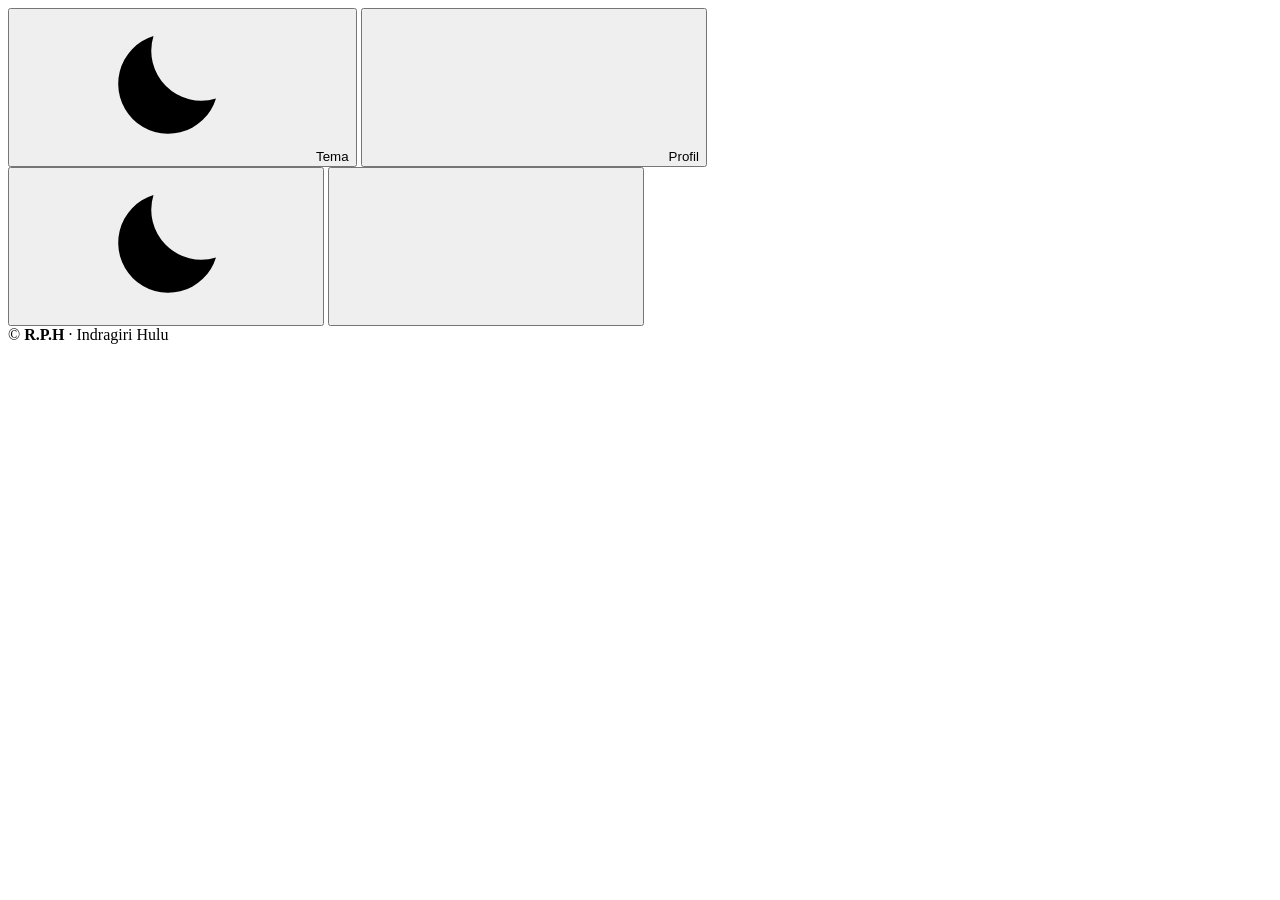
==== commit 30b36fdd: "Add files via upload" ====
--- a/index.html
+++ b/index.html
@@ -4,321 +4,19 @@
 <meta charset="utf-8">
 <meta name="viewport" content="width=device-width,initial-scale=1,viewport-fit=cover">
 <style>:root{color-scheme:light;padding-top:env(safe-area-inset-top,0px);padding-bottom:env(safe-area-inset-bottom,0px)}[hidden]{display:none!important}img{max-width:100%}</style>
-<title>Jejak Kerja</title>
+<title>Kerja Harian</title>
 <meta name="author" content="R.P.H - Indragiri Hulu">
 <meta name="theme-color" content="#0A7C74">
 <meta name="mobile-web-app-capable" content="yes">
 <meta name="apple-mobile-web-app-capable" content="yes">
 <meta name="apple-mobile-web-app-title" content="Jejak Kerja">
 <meta name="apple-mobile-web-app-status-bar-style" content="default">
-<link rel="icon" type="image/png" href="[data-uri]">
-<link rel="apple-touch-icon" href="[data-uri]">
-<link rel="preconnect" href="https://fonts.googleapis.com">
-<link rel="preconnect" href="https://fonts.gstatic.com" crossorigin>
-<link rel="stylesheet" href="https://fonts.googleapis.com/css2?family=Bricolage+Grotesque:opsz,wght@12..96,600..800&family=JetBrains+Mono:wght@400;500&family=Plus+Jakarta+Sans:wght@400..700&display=swap">
+<link rel="icon" type="image/png" href="icons/icon-192.png">
+<link rel="apple-touch-icon" href="icons/icon-192.png">
+<link rel="manifest" href="manifest.webmanifest">
+<link rel="stylesheet" href="fonts/fonts.css">
 <script src="https://accounts.google.com/gsi/client" async defer></script>
-<style>
-:root{
-  --bg:#EAF1F2; --surface:#FFFFFF; --surface2:#E0EAEC; --ink:#10232A; --muted:#566D75; --line:#CCDADD;
-  --accent:#0A7C74; --accent-ink:#FFFFFF; --accent-soft:#D3EDEA;
-  --hero:#0A5A55; --hero-ink:#F2FBFA; --hero-muted:#A9D3CF;
-  --sun:#F0AE2B; --sun-ink:#3A2900;
-  --bad:#C23B27; --good:#23794A; --warn:#9A5F06;
-  --c-surat:#2F6FDE; --c-dokumen:#0A9A84; --c-rapat:#D9822B; --c-monev:#8A5CD6; --c-dinas:#D64F7A; --c-lain:#6B8290;
-  --shadow:0 1px 2px rgba(16,35,42,.06),0 10px 28px -14px rgba(16,35,42,.22);
-  --f-display:'Bricolage Grotesque','Segoe UI',system-ui,sans-serif;
-  --f-body:'Plus Jakarta Sans','Segoe UI',system-ui,-apple-system,sans-serif;
-  --f-mono:'JetBrains Mono',ui-monospace,SFMono-Regular,Menlo,Consolas,monospace;
-}
-@media (prefers-color-scheme:dark){:root:not([data-theme="light"]){
-  --bg:#0B181C; --surface:#12252A; --surface2:#1A3036; --ink:#E5F0F0; --muted:#8CA7AD; --line:#26414A;
-  --accent:#3CC4B6; --accent-ink:#06201D; --accent-soft:#17413F;
-  --hero:#0F3B3A; --hero-ink:#EAF8F6; --hero-muted:#8FC3BE;
-  --sun:#F5C04F; --sun-ink:#3A2900;
-  --bad:#FF8A73; --good:#5CD08C; --warn:#F2B552;
-  --c-surat:#6C9BFF; --c-dokumen:#3CC4B6; --c-rapat:#F2A24D; --c-monev:#B08CFF; --c-dinas:#FF7FA6; --c-lain:#93A9B4;
-  --shadow:0 1px 2px rgba(0,0,0,.3),0 10px 28px -14px rgba(0,0,0,.6);
-  color-scheme:dark}}
-:root[data-theme="dark"]{
-  --bg:#0B181C; --surface:#12252A; --surface2:#1A3036; --ink:#E5F0F0; --muted:#8CA7AD; --line:#26414A;
-  --accent:#3CC4B6; --accent-ink:#06201D; --accent-soft:#17413F;
-  --hero:#0F3B3A; --hero-ink:#EAF8F6; --hero-muted:#8FC3BE;
-  --sun:#F5C04F; --sun-ink:#3A2900;
-  --bad:#FF8A73; --good:#5CD08C; --warn:#F2B552;
-  --c-surat:#6C9BFF; --c-dokumen:#3CC4B6; --c-rapat:#F2A24D; --c-monev:#B08CFF; --c-dinas:#FF7FA6; --c-lain:#93A9B4;
-  --shadow:0 1px 2px rgba(0,0,0,.3),0 10px 28px -14px rgba(0,0,0,.6);
-  color-scheme:dark}
-*{box-sizing:border-box}
-html{-webkit-text-size-adjust:100%}
-body{margin:0;background:var(--bg);color:var(--ink);font-family:var(--f-body);font-size:15px;line-height:1.5;
-  padding-left:max(16px,env(safe-area-inset-left,0px));padding-right:max(16px,env(safe-area-inset-right,0px));
-  padding-block:0 96px;min-height:100%}
-button,input,select,textarea{font:inherit;color:inherit}
-button{cursor:pointer}
-a{color:var(--accent)}
-h1,h2,h3{font-family:var(--f-display);margin:0;text-wrap:balance;letter-spacing:-.01em}
-:focus-visible{outline:2px solid var(--accent);outline-offset:2px}
-.ic{width:20px;height:20px;fill:none;stroke:currentColor;stroke-width:1.8;stroke-linecap:round;stroke-linejoin:round;flex:none}
-.mono{font-family:var(--f-mono);font-variant-numeric:tabular-nums}
-.muted{color:var(--muted)}
-.sr{position:absolute;width:1px;height:1px;overflow:hidden;clip:rect(0 0 0 0)}
-.app{max-width:1240px;margin:0 auto;display:grid;grid-template-columns:1fr;gap:0}
-.side{display:none}
-.top{position:sticky;top:env(safe-area-inset-top,0px);z-index:20;display:flex;align-items:center;justify-content:space-between;gap:12px;padding:12px 0;background:var(--bg)}
-.brand{display:flex;align-items:center;gap:10px;font-family:var(--f-display);font-weight:800;font-size:20px;letter-spacing:-.02em}
-.brand svg,.brand img{width:34px;height:34px;border-radius:10px;flex:none;display:block}
-.top-actions{display:flex;gap:6px}
-.iconbtn{width:40px;height:40px;border-radius:12px;border:1px solid var(--line);background:var(--surface);display:grid;place-items:center}
-.iconbtn:hover{background:var(--surface2)}
-.main{min-width:0;padding-bottom:24px}
-.tabbar{position:fixed;left:0;right:0;bottom:0;z-index:30;display:grid;grid-template-columns:repeat(5,1fr);gap:2px;background:var(--surface);border-top:1px solid var(--line);
-  padding:6px max(10px,env(safe-area-inset-right,0px)) calc(6px + env(safe-area-inset-bottom,0px)) max(10px,env(safe-area-inset-left,0px))}
-.tab{display:flex;flex-direction:column;align-items:center;gap:2px;padding:6px 2px;border-radius:12px;text-decoration:none;color:var(--muted);font-size:11px;font-weight:600}
-.tab[aria-current="page"]{color:var(--accent);background:var(--accent-soft)}
-@media (min-width:900px){
-  body{padding-bottom:40px}
-  .app{grid-template-columns:230px minmax(0,1fr);gap:32px}
-  .top,.tabbar{display:none}
-  .side{display:flex;flex-direction:column;gap:22px;position:sticky;top:env(safe-area-inset-top,0px);align-self:start;padding:24px 0;height:100vh;max-height:100dvh}
-  .side nav{display:grid;gap:4px}
-  .side .tab{flex-direction:row;gap:12px;padding:11px 14px;font-size:14.5px}
-  .side .foot{margin-top:auto;display:grid;gap:8px}
-  .main{padding-top:24px}
-}
-.avpick{display:grid;grid-template-columns:repeat(3,1fr);gap:8px;margin:6px 0 2px}
-.avpick button{display:grid;justify-items:center;gap:4px;padding:8px 4px 6px;border-radius:14px;border:2px solid var(--line,rgba(0,0,0,.12));background:var(--surface2);color:var(--ink);font:inherit;font-size:12px;cursor:pointer}
-.avpick button[aria-pressed=true]{border-color:var(--accent);background:var(--accent-soft,var(--surface2));font-weight:600}
-.avpick .th{width:64px;height:64px;border-radius:50%;background:var(--accent) 50% 0/118% auto no-repeat;overflow:hidden}
-.tm{text-align:center;font-size:12px;letter-spacing:.04em;color:var(--muted);opacity:.85;padding:18px 16px 28px}
-.tm b{font-weight:600;color:var(--ink);opacity:.8}
-.paper .tmk{margin-top:14px;text-align:right;font-size:10.5px;color:#777;font-style:italic}
-.side .who{font-size:13px;color:var(--muted);line-height:1.4;padding:0 4px}
-.side .who b{display:block;color:var(--ink);font-size:14px}
-.page-head{display:flex;flex-wrap:wrap;align-items:flex-end;justify-content:space-between;gap:12px;margin:8px 0 18px}
-.page-head h1{font-size:clamp(26px,5vw,34px);font-weight:800}
-.page-head p{margin:4px 0 0;color:var(--muted);max-width:60ch}
-.btn{display:inline-flex;align-items:center;justify-content:center;gap:8px;min-height:42px;padding:0 16px;border-radius:12px;border:1px solid var(--line);background:var(--surface);font-weight:600;font-size:14px;text-decoration:none;color:var(--ink)}
-.btn:hover{background:var(--surface2)}
-.btn.primary{background:var(--accent);border-color:var(--accent);color:var(--accent-ink)}
-.btn.primary:hover{filter:brightness(1.08)}
-.btn.danger{color:var(--bad)}
-.btn.sm{min-height:34px;padding:0 12px;font-size:13px;border-radius:10px}
-.btn.sun{background:var(--sun);border-color:var(--sun);color:var(--sun-ink)}
-.row{display:flex;flex-wrap:wrap;gap:8px;align-items:center}
-.card{background:var(--surface);border-radius:18px;box-shadow:var(--shadow)}
-.section{margin-top:26px}
-.section>h2{font-size:18px;font-weight:700;margin-bottom:12px;display:flex;align-items:center;justify-content:space-between;gap:10px}
-.chip{display:inline-flex;align-items:center;gap:6px;padding:3px 10px;border-radius:999px;background:var(--surface2);font-size:12px;font-weight:600;color:var(--ink);max-width:100%}
-.chip i{width:8px;height:8px;border-radius:50%;background:var(--dot,var(--c-lain));flex:none}
-.chip span{overflow:hidden;text-overflow:ellipsis;white-space:nowrap}
-.pill{display:inline-flex;align-items:center;padding:2px 9px;border-radius:999px;font-size:11.5px;font-weight:700;border:1px solid currentColor;white-space:nowrap}
-.pill.baru{color:var(--muted)} .pill.proses{color:var(--accent)} .pill.menunggu{color:var(--warn)} .pill.selesai{color:var(--good)}
-.pill.bad{color:var(--bad)} .pill.warn{color:var(--warn)} .pill.ok{color:var(--muted)}
-.empty{padding:28px 18px;text-align:center;color:var(--muted);border:1.5px dashed var(--line);border-radius:16px}
-.empty b{display:block;color:var(--ink);font-family:var(--f-display);font-size:17px;margin-bottom:4px}
-.banner{display:flex;flex-wrap:wrap;align-items:center;justify-content:space-between;gap:10px;margin-bottom:16px;padding:10px 14px;border-radius:14px;background:var(--surface2);font-size:13.5px}
-.hero{background:var(--hero);color:var(--hero-ink);border-radius:24px;padding:24px 124px 24px 22px;min-height:268px;display:grid;gap:20px;grid-template-columns:1fr;align-items:center;position:relative;overflow:hidden}
-.hero::after{content:"";position:absolute;right:-40px;bottom:-60px;width:260px;height:260px;border-radius:50%;border:2px dashed color-mix(in srgb,var(--hero-ink) 22%,transparent);pointer-events:none}
-.hero .eyebrow{font-size:12px;letter-spacing:.12em;text-transform:uppercase;color:var(--hero-muted);font-weight:700}
-.hero h1{font-size:clamp(28px,6vw,44px);font-weight:800;line-height:1.05;margin:4px 0 0}
-.hero p{margin:0;color:var(--hero-muted);max-width:46ch;font-size:14.5px}
-.ring{display:flex;align-items:center;gap:12px;position:relative;z-index:1}
-.ring svg{width:84px;height:84px;flex:none}
-.ring .num{font-family:var(--f-display);font-weight:800;font-size:24px;line-height:1}
-.ring .sub{font-size:13px;color:var(--hero-muted);margin-top:4px}
-.hero-text{position:relative;z-index:1;display:grid;gap:10px}
-.bubble{position:relative;margin:0;padding:10px 14px;border-radius:16px;background:rgba(255,255,255,.13);border:1px solid rgba(255,255,255,.2);color:var(--hero-ink);font-size:14px;line-height:1.45;max-width:38ch}
-.hero .bubble{color:var(--hero-ink);font-size:14px}
-.bubble::after{content:"";position:absolute;right:-8px;top:18px;border:8px solid transparent;border-right:0;border-left-color:rgba(255,255,255,.2)}
-.bubble.pop{animation:pop .35s cubic-bezier(.3,1.6,.5,1)}
-@keyframes pop{from{transform:scale(.88);opacity:.2}to{transform:none;opacity:1}}
-
-/* hero hidup: gradasi hijau, kuning, merah mengikuti jam kerja dan energi */
-.hero.mood{background-size:240% 240%;animation:heroFlow 18s ease-in-out infinite alternate}
-.hero.mood::before{content:"";position:absolute;left:-20%;top:-35%;width:90%;height:150%;background:radial-gradient(closest-side,var(--glow,rgba(120,230,200,.22)),transparent 72%);animation:heroGlow 14s ease-in-out infinite alternate;pointer-events:none}
-@keyframes heroFlow{0%{background-position:0% 40%}100%{background-position:100% 60%}}
-@keyframes heroGlow{0%{transform:translate(0,0) scale(1)}50%{transform:translate(30%,12%) scale(1.15)}100%{transform:translate(55%,-6%) scale(.95)}}
-.hero.boost{animation:heroFlow 18s ease-in-out infinite alternate,boost .9s ease-out}
-@keyframes boost{0%{filter:brightness(1)}30%{filter:brightness(1.35) saturate(1.2)}100%{filter:none}}
-.hero{cursor:pointer;-webkit-tap-highlight-color:transparent}
-.energy{display:flex;width:max-content;align-items:center;gap:8px;margin-top:8px;font-size:12px;font-weight:700;color:var(--hero-muted)}
-.energy .bar{width:86px;height:8px;border-radius:99px;background:rgba(255,255,255,.2);overflow:hidden}
-.energy .bar i{display:block;height:100%;border-radius:99px;background:linear-gradient(90deg,#FFD98A,#fff);transition:width .9s cubic-bezier(.2,.8,.2,1)}
-.energy em{font-style:normal;font-family:var(--f-mono);color:var(--hero-ink)}
-.fuel{position:absolute;left:14px;right:128px;bottom:12px;z-index:4;display:none;gap:8px;padding:10px;border-radius:20px;background:rgba(8,28,30,.55);backdrop-filter:blur(8px);-webkit-backdrop-filter:blur(8px);border:1px solid rgba(255,255,255,.22);cursor:default}
-.fuel.open{display:grid;grid-template-columns:repeat(3,1fr)}
-.fuel button{position:relative;display:grid;justify-items:center;gap:2px;padding:6px 2px 7px;border-radius:14px;border:1px solid rgba(255,255,255,.18);background:rgba(255,255,255,.1);color:#fff;font:inherit;cursor:pointer;animation:fuelIn .5s cubic-bezier(.3,1.7,.5,1) both}
-.fuel button:nth-child(2){animation-delay:.07s}.fuel button:nth-child(3){animation-delay:.14s}
-.fuel button:active{transform:scale(.94)}
-.fuel svg{width:46px;height:46px;display:block}
-.fuel b{font-size:12px;font-weight:700;line-height:1.1}
-.fuel small{font-size:10.5px;opacity:.85;line-height:1}
-.fuel .lv{position:absolute;top:4px;right:5px;font-family:var(--f-mono);font-size:9.5px;opacity:.8}
-.fuel .steam path{animation:steam 2.4s ease-in-out infinite}
-.fuel .steam path:nth-child(2){animation-delay:.5s}.fuel .steam path:nth-child(3){animation-delay:1s}
-@keyframes fuelIn{from{transform:translateY(26px) scale(.5);opacity:0}to{transform:none;opacity:1}}
-@keyframes steam{0%,100%{transform:translateY(0);opacity:.4}50%{transform:translateY(-3px);opacity:1}}
-.eatfx{position:absolute;z-index:5;width:60px;height:60px;pointer-events:none}
-.eatfx svg{width:100%;height:100%}
-@media (min-width:700px){.fuel{right:300px;left:34px;bottom:18px;max-width:470px}.fuel svg{width:58px;height:58px}}
-@media (prefers-reduced-motion:reduce){.hero.mood,.hero.mood::before,.hero.boost{animation:none}.fuel button,.fuel .steam path{animation:none}}
-.stage{position:absolute;right:6px;bottom:0;z-index:2}
-.mascot{display:block;position:relative;height:232px;aspect-ratio:255/620;padding:0;border:0;background:none;cursor:pointer;-webkit-tap-highlight-color:transparent}
-.mascot::before{content:"";position:absolute;left:6%;right:-6%;bottom:-2px;height:10px;border-radius:50%;background:rgba(0,0,0,.3);filter:blur(3px);animation:shadow 3.6s ease-in-out infinite}
-.mascot img{position:relative;width:100%;height:100%;display:block;transform-origin:50% 100%;animation:idle 3.6s ease-in-out infinite;user-select:none;-webkit-user-drag:none;pointer-events:none}
-.mascot.enter img{animation:enter .9s cubic-bezier(.2,1.2,.4,1) both,idle 3.6s ease-in-out .9s infinite}
-.mascot.hop img{animation:hop .7s cubic-bezier(.3,.7,.4,1)}
-.mascot.cheer img{animation:cheer 1.1s ease-in-out}
-@keyframes idle{0%,100%{transform:translateY(0) scale(1,1) rotate(0)}25%{transform:translateY(-3px) scale(.995,1.012) rotate(.7deg)}50%{transform:translateY(-5px) scale(.99,1.025) rotate(0)}75%{transform:translateY(-3px) scale(.995,1.012) rotate(-.7deg)}}
-@keyframes shadow{0%,100%{transform:scaleX(1);opacity:1}50%{transform:scaleX(.86);opacity:.65}}
-@keyframes enter{0%{transform:translateY(70px) scale(.92,1.08);opacity:0}60%{transform:translateY(-10px) scale(1.03,.97);opacity:1}100%{transform:none;opacity:1}}
-@keyframes hop{0%{transform:scale(1.05,.93)}30%{transform:translateY(-26px) scale(.97,1.05)}60%{transform:translateY(0) scale(1.05,.95)}80%{transform:translateY(-5px)}100%{transform:none}}
-@keyframes cheer{0%,100%{transform:none}18%{transform:translateY(-32px) rotate(-7deg)}36%{transform:translateY(0) rotate(0)}54%{transform:translateY(-32px) rotate(7deg)}72%{transform:translateY(0) rotate(0)}86%{transform:translateY(-8px)}}
-.chips{display:none}
-.fl{position:absolute;width:52px;height:52px;border-radius:15px;display:grid;place-items:center;color:#fff;box-shadow:0 10px 24px -10px rgba(0,0,0,.5);animation:floaty 4.2s ease-in-out infinite}
-.fl .ic{width:26px;height:26px}
-.fl.a{background:var(--c-surat);left:-92px;top:34px}
-.fl.b{background:var(--sun);color:var(--sun-ink);right:-36px;top:70px;animation-delay:-1.4s;width:46px;height:46px}
-.fl.c{background:#27A06B;left:-66px;top:172px;animation-delay:-2.6s;width:44px;height:44px}
-@keyframes floaty{0%,100%{transform:translateY(0) rotate(-3deg)}50%{transform:translateY(-10px) rotate(3deg)}}
-@media (min-width:700px){.hero{grid-template-columns:1fr;align-content:center;padding:30px 300px 30px 34px;min-height:334px}.ring svg{width:104px;height:104px}.ring .num{font-size:28px}.stage{right:44px}.mascot{height:308px}.chips{display:block}}
-.av{display:inline-block;width:var(--s,40px);height:var(--s,40px);border-radius:50%;flex:none;background:var(--mascot) 48% calc(var(--s,40px) * -.02)/130% auto no-repeat var(--accent-soft)}
-.empty::before{content:"";display:block;width:72px;height:72px;margin:0 auto 10px;border-radius:50%;background:var(--mascot) 48% -2px/130% auto no-repeat var(--accent-soft)}
-.tiles{display:grid;grid-template-columns:repeat(auto-fit,minmax(150px,1fr));gap:12px;margin-top:14px}
-.tile{background:var(--surface);border:1px solid var(--line);border-radius:16px;padding:14px 16px;display:grid;gap:2px;text-align:left}
-.tile .v{font-family:var(--f-display);font-weight:800;font-size:30px;line-height:1.1;font-variant-numeric:tabular-nums}
-.tile .l{font-size:12.5px;color:var(--muted);font-weight:600}
-.tile.hot .v{color:var(--bad)}
-.tile .v .ic{width:22px;height:22px;color:var(--sun);vertical-align:-3px}
-.two{display:grid;gap:22px;grid-template-columns:1fr}
-@media (min-width:1000px){.two{grid-template-columns:minmax(0,1.5fr) minmax(0,1fr)}}
-.quick{display:grid;grid-template-columns:1fr;gap:8px;padding:14px;margin-bottom:16px}
-.quick .qrow{display:grid;grid-template-columns:1fr 1fr auto;gap:8px}
-@media (min-width:560px){.quick{grid-template-columns:1fr auto auto auto}.quick .qrow{display:contents}}
-.trail{position:relative;margin:0;padding:0;list-style:none;display:grid;gap:0}
-.band{font-family:var(--f-mono);font-size:11.5px;letter-spacing:.14em;text-transform:uppercase;color:var(--muted);font-weight:500;margin:14px 0 4px 34px}
-.band:first-child{margin-top:0}
-.node{position:relative;display:grid;grid-template-columns:28px 1fr;gap:6px;padding:0 0 14px}
-.node::before{content:"";position:absolute;left:9px;top:20px;bottom:0;border-left:2px dashed var(--line)}
-.node:last-child::before{display:none}
-.node .dot{width:20px;height:20px;border-radius:50%;background:var(--surface);border:4px solid var(--dot,var(--c-lain));margin-top:2px;z-index:1}
-.node .body{min-width:0;padding:2px 0}
-.node .t{font-family:var(--f-mono);font-size:12px;color:var(--muted);display:block}
-.node .u{font-weight:600;overflow-wrap:anywhere;display:block}
-.node .meta{display:flex;flex-wrap:wrap;gap:6px;margin-top:4px;align-items:center;font-size:12.5px;color:var(--muted)}
-.node button.edit{all:unset;cursor:pointer;display:block;width:100%}
-.node button.edit:focus-visible{outline:2px solid var(--accent);outline-offset:3px;border-radius:6px}
-.alist{display:grid;gap:10px}
-.aitem{display:grid;grid-template-columns:1fr auto;gap:4px 10px;padding:12px 14px;border:1px solid var(--line);border-radius:14px;background:var(--surface);text-align:left;width:100%}
-.aitem:hover{background:var(--surface2)}
-.aitem .n{font-weight:600;overflow-wrap:anywhere}
-.aitem .s{grid-column:1/-1;font-size:12.5px;color:var(--muted)}
-.paper a{color:#0B57D0}
-.drv-st{font-size:13px;color:var(--muted)}
-.drv-st.ok{color:var(--good);font-weight:600}
-.drv-st.bad{color:var(--bad);font-weight:600}
-.toolbar{display:flex;flex-wrap:wrap;gap:10px;align-items:center;margin-bottom:14px}
-.search{position:relative;flex:1 1 220px;min-width:0}
-.search .ic{position:absolute;left:12px;top:11px;color:var(--muted);width:18px;height:18px}
-.search input{padding-left:38px}
-.filters{display:flex;gap:6px;overflow-x:auto;padding-bottom:4px;margin-bottom:14px;scrollbar-width:thin}
-.fchip{border:1px solid var(--line);background:var(--surface);border-radius:999px;padding:6px 14px;font-size:13px;font-weight:600;white-space:nowrap;color:var(--muted)}
-.fchip[aria-pressed="true"]{background:var(--ink);color:var(--bg);border-color:var(--ink)}
-.fchip b{font-family:var(--f-mono);font-weight:500;margin-left:4px;opacity:.8}
-.grid{display:grid;grid-template-columns:repeat(auto-fill,minmax(min(100%,310px),1fr));gap:14px}
-.wcard{padding:16px;display:grid;gap:10px;align-content:start;position:relative;border:1px solid transparent}
-.wcard:hover{border-color:var(--line)}
-.wcard.done{opacity:.72}
-.wcard .top2{display:flex;justify-content:space-between;align-items:center;gap:8px}
-.wcard h3{font-size:17px;font-weight:700;line-height:1.25;overflow-wrap:anywhere}
-.wcard h3 button{all:unset;cursor:pointer}
-.wcard h3 button:focus-visible{outline:2px solid var(--accent);outline-offset:3px;border-radius:4px}
-.wcard h3 button::after{content:"";position:absolute;inset:0;border-radius:18px}
-.wcard .sub{font-size:13px;color:var(--muted);overflow-wrap:anywhere}
-.checkbtn{position:relative;z-index:2;width:30px;height:30px;border-radius:50%;border:2px solid var(--line);background:var(--surface);display:grid;place-items:center;color:transparent;flex:none}
-.checkbtn:hover{border-color:var(--good);color:var(--good)}
-.checkbtn.on{background:var(--good);border-color:var(--good);color:#fff}
-.bar{height:6px;border-radius:99px;background:var(--surface2);overflow:hidden}
-.bar>i{display:block;height:100%;background:var(--accent);border-radius:99px}
-.wfoot{display:flex;flex-wrap:wrap;gap:8px;align-items:center;font-size:12.5px;color:var(--muted)}
-.wfoot .sp{flex:1}
-.prio{font-size:11px;font-weight:800;letter-spacing:.06em;text-transform:uppercase;color:var(--bad)}
-.prio.p{color:var(--warn)}
-.week{display:grid;grid-template-columns:repeat(7,minmax(0,1fr));gap:6px;margin-bottom:16px}
-.wd{border:1px solid var(--line);background:var(--surface);border-radius:14px;padding:8px 2px 8px;display:grid;justify-items:center;gap:4px;font-size:11px;color:var(--muted);font-weight:600}
-.wd b{font-family:var(--f-display);font-size:18px;color:var(--ink);line-height:1}
-.wd .meter{width:60%;max-width:34px;height:30px;border-radius:6px;background:var(--surface2);display:flex;align-items:flex-end;overflow:hidden}
-.wd .meter i{display:block;width:100%;background:var(--accent)}
-.wd[aria-current="date"]{border-color:var(--accent);background:var(--accent-soft)}
-.wd.we{opacity:.7}
-.datebar{display:flex;flex-wrap:wrap;gap:8px;align-items:center;margin-bottom:14px}
-.datebar .grow{flex:1}
-.tpl{display:flex;gap:6px;overflow-x:auto;padding-bottom:4px;margin:10px 0 16px}
-.totals{display:flex;flex-wrap:wrap;gap:14px;align-items:center;padding:12px 16px;border-radius:14px;background:var(--surface2);margin-top:6px;font-size:13.5px}
-.totals b{font-family:var(--f-mono);font-weight:500;font-size:15px}
-.lrow{display:grid;grid-template-columns:auto 1fr;gap:4px 14px;padding:14px 16px;border-bottom:1px solid var(--line);width:100%;text-align:left;background:none;border-left:0;border-right:0;border-top:0}
-.lrow:last-child{border-bottom:0}
-.lrow:hover{background:var(--surface2)}
-.lrow .tm{font-family:var(--f-mono);font-size:13px;color:var(--muted);grid-row:span 2;padding-top:2px;white-space:nowrap}
-.lrow .tm small{display:block;font-size:11.5px;opacity:.85}
-.lrow .tx{font-weight:600;overflow-wrap:anywhere}
-.lrow .mt{display:flex;flex-wrap:wrap;gap:6px;align-items:center;font-size:12.5px;color:var(--muted)}
-.frow{display:grid;grid-template-columns:40px 1fr auto;gap:12px;align-items:center;padding:12px 14px;border-bottom:1px solid var(--line)}
-.frow:last-child{border-bottom:0}
-.ficon{width:40px;height:40px;border-radius:12px;background:var(--surface2);display:grid;place-items:center;color:var(--accent)}
-.fmain{min-width:0}
-.fmain .n{font-weight:600;overflow-wrap:anywhere}
-.fmain .m{font-size:12.5px;color:var(--muted);overflow-wrap:anywhere}
-.fact{display:flex;gap:6px;flex-wrap:wrap;justify-content:flex-end}
-.rlayout{display:grid;gap:18px;grid-template-columns:1fr}
-@media (min-width:1000px){.rlayout{grid-template-columns:290px minmax(0,1fr);align-items:start}}
-.panel{padding:18px;display:grid;gap:14px}
-.seg{display:grid;grid-template-columns:1fr 1fr;gap:4px;background:var(--surface2);padding:4px;border-radius:12px}
-.seg button{border:0;background:none;padding:8px;border-radius:9px;font-weight:600;font-size:13px;color:var(--muted)}
-.seg button[aria-pressed="true"]{background:var(--surface);color:var(--ink);box-shadow:var(--shadow)}
-#paper,.rlayout>*{min-width:0}
-.paper{background:#fff;color:#111;border-radius:6px;padding:26px 24px;box-shadow:var(--shadow);overflow-x:auto}
-.paper h2{font-family:'Times New Roman',Times,serif;text-align:center;font-size:17px;letter-spacing:.04em;margin:0 0 2px;text-transform:uppercase}
-.paper .per{text-align:center;font-size:13px;margin-bottom:14px;color:#333}
-.paper dl{display:grid;grid-template-columns:auto 1fr;gap:2px 12px;font-size:13px;margin:0 0 14px}
-.paper dt{color:#444} .paper dd{margin:0}
-.paper table{border-collapse:collapse;width:100%;min-width:640px;font-size:12.5px}
-.paper th,.paper td{border:1px solid #444;padding:5px 7px;vertical-align:top;text-align:left}
-.paper th{background:#e8ecec}
-.paper .sum{margin:10px 0 0;font-size:12.5px;color:#333}
-.paper .sign{display:grid;grid-template-columns:1fr 1fr;gap:20px;margin-top:26px;font-size:13px;min-width:640px}
-.paper .sign div{display:grid;gap:0;align-content:start}
-.paper .sign .sp{height:54px}
-.paper .sign .r{text-align:left}
-dialog{border:0;padding:0;border-radius:22px;background:var(--surface);color:var(--ink);width:min(680px,calc(100vw - 20px));max-height:calc(100dvh - 20px);box-shadow:0 30px 80px -20px rgba(0,0,0,.5)}
-dialog::backdrop{background:rgba(7,18,21,.6)}
-dialog[open]{display:flex;flex-direction:column}
-.dh{display:flex;align-items:center;justify-content:space-between;gap:10px;padding:16px 20px;border-bottom:1px solid var(--line)}
-.dh h2{font-size:20px;font-weight:800}
-.db{padding:18px 20px;overflow-y:auto;display:grid;gap:14px}
-.df{display:flex;flex-wrap:wrap;gap:8px;justify-content:flex-end;padding:14px 20px;border-top:1px solid var(--line)}
-.df .sp{flex:1}
-.fgrid{display:grid;gap:12px;grid-template-columns:1fr 1fr}
-.fgrid .full{grid-column:1/-1}
-@media (max-width:520px){.fgrid{grid-template-columns:1fr}}
-.field{display:grid;gap:5px;min-width:0}
-.field>label,.lbl{font-size:11.5px;font-weight:700;letter-spacing:.07em;text-transform:uppercase;color:var(--muted)}
-input[type=text],input[type=date],input[type=time],input[type=number],input[type=search],select,textarea{width:100%;min-height:42px;padding:9px 12px;border-radius:11px;border:1px solid var(--line);background:var(--bg);font-size:15px}
-textarea{resize:vertical;min-height:84px}
-.sub-row{display:grid;grid-template-columns:auto 1fr auto;gap:8px;align-items:center}
-.sub-row input[type=checkbox]{width:20px;height:20px;accent-color:var(--accent)}
-.mini-list{display:grid;gap:6px}
-.mini{display:grid;grid-template-columns:1fr auto;gap:8px;align-items:center;padding:8px 12px;border:1px solid var(--line);border-radius:12px;font-size:13.5px}
-.mini span{overflow-wrap:anywhere}
-.err{color:var(--bad);font-size:13px;font-weight:600;min-height:1em}
-.toast{position:fixed;left:50%;transform:translateX(-50%);bottom:calc(86px + env(safe-area-inset-bottom,0px));z-index:100;background:var(--ink);color:var(--bg);display:flex;align-items:center;gap:10px;padding:8px 18px 8px 10px;border-radius:999px;font-weight:600;font-size:14px;box-shadow:var(--shadow);max-width:calc(100vw - 32px)}
-.toast .av{--s:30px}
-.toast.hopx .av{animation:hop .7s}
-@media (min-width:900px){.toast{bottom:28px}}
-.confetti{position:fixed;inset:0;pointer-events:none;z-index:200;overflow:hidden}
-.confetti i{position:absolute;width:8px;height:12px;border-radius:2px}
-@media (prefers-reduced-motion:reduce){*{animation:none!important;transition:none!important;scroll-behavior:auto!important}}
-</style>
+<link rel="stylesheet" href="css/app.css">
 </head>
 <body>
 
@@ -381,1125 +79,20 @@
 <div id="toastHost" aria-live="polite"></div>
 <div class="confetti" id="confetti" aria-hidden="true"></div>
 
-<script>
-(function(){
-'use strict';
-
-// ===== AVATAR / MASKOT =====
-// MASCOT_PRIA / MASCOT_WANITA / MASCOT_HIJAB = tiga pilihan karakter maskot (dipilih di Profil). MASCOT = yang sedang aktif.
-// MASCOT = gambar maskot di Beranda (WebP transparan, juga dipakai sebagai avatar bulat di notifikasi dan tampilan kosong).
-// Untuk mengganti: ganti seluruh teks di antara tanda kutip dengan data:image/webp;base64,... atau data:image/png;base64,... dari gambar barumu.
-var MASCOT_PRIA='[data-uri]';
-// ICON192 / ICON512 = logo aplikasi (pojok kiri atas, ikon layar utama, ikon PWA). Harus PNG persegi, 192x192 dan 512x512.
-var ICON192='[data-uri]';
-var ICON512='[data-uri]';
-
-var MASCOT_WANITA='[data-uri]';
-var MASCOT_HIJAB='[data-uri]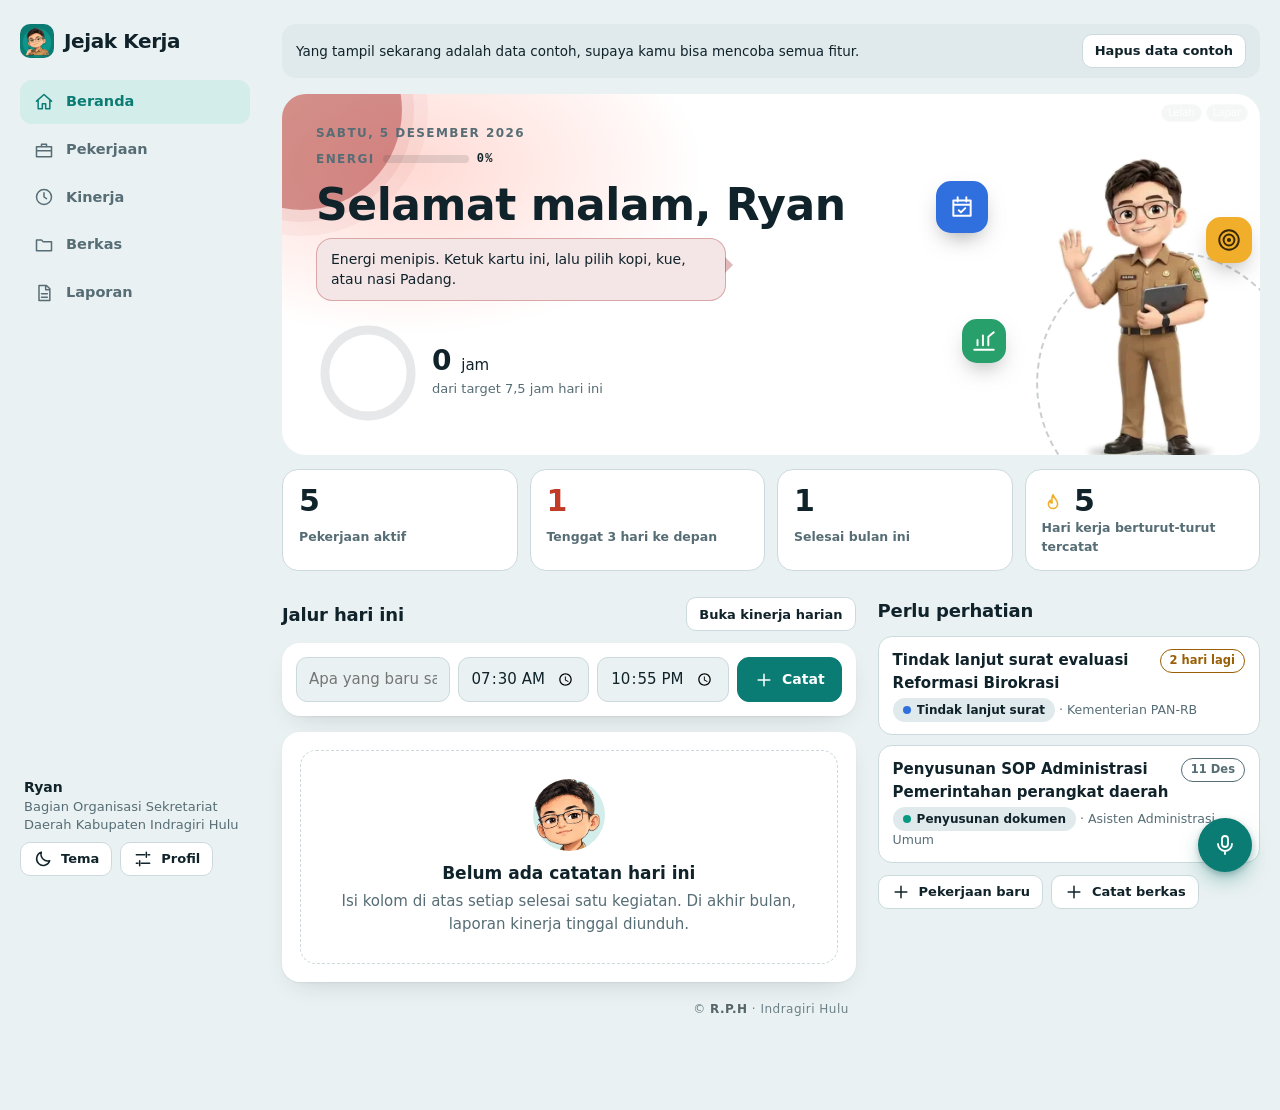
==== commit 0cf4e096: "Add files via upload" ====
--- a/index.html
+++ b/index.html
@@ -40,6 +40,7 @@
 <symbol id="i-x" viewBox="0 0 24 24"><path d="M6 6l12 12M18 6L6 18"/></symbol>
 <symbol id="i-l" viewBox="0 0 24 24"><path d="M15 5l-7 7 7 7"/></symbol>
 <symbol id="i-r" viewBox="0 0 24 24"><path d="M9 5l7 7-7 7"/></symbol>
+<symbol id="i-mic" viewBox="0 0 24 24"><rect x="9" y="3" width="6" height="11" rx="3"/><path d="M5 11a7 7 0 0 0 14 0M12 18v3"/></symbol>
 <symbol id="i-copy" viewBox="0 0 24 24"><path d="M8 8h12v12H8zM4 16V4h12"/></symbol>
 <symbol id="i-flame" viewBox="0 0 24 24"><path d="M12 3c1 4 5 5 5 10a5 5 0 0 1-10 0c0-2 1-3 2-4 0 2 1 3 2 3 0-3-1-6 1-9z"/></symbol>
 <symbol id="i-cal" viewBox="0 0 24 24"><path d="M4 6h16v14H4zM4 10h16M8 3v4M16 3v4"/></symbol>
@@ -93,6 +94,7 @@
 <script src="js/laporan.js"></script>
 <script src="js/pengaturan.js"></script>
 <script src="js/aksi.js"></script>
+<script src="js/suara.js"></script>
 <script src="js/mulai.js"></script>
 </body>
 </html>
--- a/css/app.css
+++ b/css/app.css
@@ -0,0 +1,369 @@
+:root{
+  --bg:#EAF1F2; --surface:#FFFFFF; --surface2:#E0EAEC; --ink:#10232A; --muted:#566D75; --line:#CCDADD;
+  --accent:#0A7C74; --accent-ink:#FFFFFF; --accent-soft:#D3EDEA;
+  --hero:#FFFFFF; --hero-ink:#10232A; --hero-muted:#566D75;
+  --sun:#F0AE2B; --sun-ink:#3A2900;
+  --bad:#C23B27; --good:#23794A; --warn:#9A5F06;
+  --c-surat:#2F6FDE; --c-dokumen:#0A9A84; --c-rapat:#D9822B; --c-monev:#8A5CD6; --c-dinas:#D64F7A; --c-lain:#6B8290;
+  --shadow:0 1px 2px rgba(16,35,42,.06),0 10px 28px -14px rgba(16,35,42,.22);
+  --f-display:'Bricolage Grotesque','Segoe UI',system-ui,sans-serif;
+  --f-body:'Plus Jakarta Sans','Segoe UI',system-ui,-apple-system,sans-serif;
+  --f-mono:'JetBrains Mono',ui-monospace,SFMono-Regular,Menlo,Consolas,monospace;
+}
+@media (prefers-color-scheme:dark){:root:not([data-theme="light"]){
+  --bg:#0B181C; --surface:#12252A; --surface2:#1A3036; --ink:#E5F0F0; --muted:#8CA7AD; --line:#26414A;
+  --accent:#3CC4B6; --accent-ink:#06201D; --accent-soft:#17413F;
+  --hero:#FFFFFF; --hero-ink:#10232A; --hero-muted:#566D75;
+  --sun:#F5C04F; --sun-ink:#3A2900;
+  --bad:#FF8A73; --good:#5CD08C; --warn:#F2B552;
+  --c-surat:#6C9BFF; --c-dokumen:#3CC4B6; --c-rapat:#F2A24D; --c-monev:#B08CFF; --c-dinas:#FF7FA6; --c-lain:#93A9B4;
+  --shadow:0 1px 2px rgba(0,0,0,.3),0 10px 28px -14px rgba(0,0,0,.6);
+  color-scheme:dark}}
+:root[data-theme="dark"]{
+  --bg:#0B181C; --surface:#12252A; --surface2:#1A3036; --ink:#E5F0F0; --muted:#8CA7AD; --line:#26414A;
+  --accent:#3CC4B6; --accent-ink:#06201D; --accent-soft:#17413F;
+  --hero:#FFFFFF; --hero-ink:#10232A; --hero-muted:#566D75;
+  --sun:#F5C04F; --sun-ink:#3A2900;
+  --bad:#FF8A73; --good:#5CD08C; --warn:#F2B552;
+  --c-surat:#6C9BFF; --c-dokumen:#3CC4B6; --c-rapat:#F2A24D; --c-monev:#B08CFF; --c-dinas:#FF7FA6; --c-lain:#93A9B4;
+  --shadow:0 1px 2px rgba(0,0,0,.3),0 10px 28px -14px rgba(0,0,0,.6);
+  color-scheme:dark}
+*{box-sizing:border-box}
+html{-webkit-text-size-adjust:100%}
+body{margin:0;background:var(--bg);color:var(--ink);font-family:var(--f-body);font-size:15px;line-height:1.5;
+  padding-left:max(16px,env(safe-area-inset-left,0px));padding-right:max(16px,env(safe-area-inset-right,0px));
+  padding-block:0 96px;min-height:100%}
+button,input,select,textarea{font:inherit;color:inherit}
+button{cursor:pointer}
+a{color:var(--accent)}
+h1,h2,h3{font-family:var(--f-display);margin:0;text-wrap:balance;letter-spacing:-.01em}
+:focus-visible{outline:2px solid var(--accent);outline-offset:2px}
+.ic{width:20px;height:20px;fill:none;stroke:currentColor;stroke-width:1.8;stroke-linecap:round;stroke-linejoin:round;flex:none}
+.mono{font-family:var(--f-mono);font-variant-numeric:tabular-nums}
+.muted{color:var(--muted)}
+.sr{position:absolute;width:1px;height:1px;overflow:hidden;clip:rect(0 0 0 0)}
+.app{max-width:1240px;margin:0 auto;display:grid;grid-template-columns:1fr;gap:0}
+.side{display:none}
+.top{position:sticky;top:env(safe-area-inset-top,0px);z-index:20;display:flex;align-items:center;justify-content:space-between;gap:12px;padding:12px 0;background:var(--bg)}
+.brand{display:flex;align-items:center;gap:10px;font-family:var(--f-display);font-weight:800;font-size:20px;letter-spacing:-.02em}
+.brand svg,.brand img{width:34px;height:34px;border-radius:10px;flex:none;display:block}
+.top-actions{display:flex;gap:6px}
+.iconbtn{width:40px;height:40px;border-radius:12px;border:1px solid var(--line);background:var(--surface);display:grid;place-items:center}
+.iconbtn:hover{background:var(--surface2)}
+.main{min-width:0;padding-bottom:24px}
+.tabbar{position:fixed;left:0;right:0;bottom:0;z-index:30;display:grid;grid-template-columns:repeat(5,1fr);gap:2px;background:var(--surface);border-top:1px solid var(--line);
+  padding:6px max(10px,env(safe-area-inset-right,0px)) calc(6px + env(safe-area-inset-bottom,0px)) max(10px,env(safe-area-inset-left,0px))}
+.tab{display:flex;flex-direction:column;align-items:center;gap:2px;padding:6px 2px;border-radius:12px;text-decoration:none;color:var(--muted);font-size:11px;font-weight:600}
+.tab[aria-current="page"]{color:var(--accent);background:var(--accent-soft)}
+@media (min-width:900px){
+  body{padding-bottom:40px}
+  .app{grid-template-columns:230px minmax(0,1fr);gap:32px}
+  .top,.tabbar{display:none}
+  .side{display:flex;flex-direction:column;gap:22px;position:sticky;top:env(safe-area-inset-top,0px);align-self:start;padding:24px 0;height:100vh;max-height:100dvh}
+  .side nav{display:grid;gap:4px}
+  .side .tab{flex-direction:row;gap:12px;padding:11px 14px;font-size:14.5px}
+  .side .foot{margin-top:auto;display:grid;gap:8px}
+  .main{padding-top:24px}
+}
+.avpick{display:grid;grid-template-columns:repeat(3,1fr);gap:8px;margin:6px 0 2px}
+.avpick button{display:grid;justify-items:center;gap:4px;padding:8px 4px 6px;border-radius:14px;border:2px solid var(--line,rgba(0,0,0,.12));background:var(--surface2);color:var(--ink);font:inherit;font-size:12px;cursor:pointer}
+.avpick button[aria-pressed=true]{border-color:var(--accent);background:var(--accent-soft,var(--surface2));font-weight:600}
+.avpick .th{width:64px;height:64px;border-radius:50%;background:var(--accent) 50% 0/118% auto no-repeat;overflow:hidden}
+.tm{text-align:center;font-size:12px;letter-spacing:.04em;color:var(--muted);opacity:.85;padding:18px 16px 28px}
+.tm b{font-weight:600;color:var(--ink);opacity:.8}
+.paper .tmk{margin-top:14px;text-align:right;font-size:10.5px;color:#777;font-style:italic}
+.side .who{font-size:13px;color:var(--muted);line-height:1.4;padding:0 4px}
+.side .who b{display:block;color:var(--ink);font-size:14px}
+.page-head{display:flex;flex-wrap:wrap;align-items:flex-end;justify-content:space-between;gap:12px;margin:8px 0 18px}
+.page-head h1{font-size:clamp(26px,5vw,34px);font-weight:800}
+.page-head p{margin:4px 0 0;color:var(--muted);max-width:60ch}
+.btn{display:inline-flex;align-items:center;justify-content:center;gap:8px;min-height:42px;padding:0 16px;border-radius:12px;border:1px solid var(--line);background:var(--surface);font-weight:600;font-size:14px;text-decoration:none;color:var(--ink)}
+.btn:hover{background:var(--surface2)}
+.btn.primary{background:var(--accent);border-color:var(--accent);color:var(--accent-ink)}
+.btn.primary:hover{filter:brightness(1.08)}
+.btn.danger{color:var(--bad)}
+.btn.sm{min-height:34px;padding:0 12px;font-size:13px;border-radius:10px}
+.btn.sun{background:var(--sun);border-color:var(--sun);color:var(--sun-ink)}
+.row{display:flex;flex-wrap:wrap;gap:8px;align-items:center}
+.card{background:var(--surface);border-radius:18px;box-shadow:var(--shadow)}
+.section{margin-top:26px}
+.section>h2{font-size:18px;font-weight:700;margin-bottom:12px;display:flex;align-items:center;justify-content:space-between;gap:10px}
+.bfc{display:flex;flex-wrap:wrap;gap:6px;margin-bottom:6px}.bfc:empty{display:none}
+.chip.bf{padding:3px 4px 3px 10px;background:var(--accent-soft);color:var(--ink)}.chip.bf button{border:0;background:rgba(0,0,0,.12);color:inherit;width:20px;height:20px;border-radius:50%;font-size:14px;line-height:1;cursor:pointer;padding:0}
+.chip{display:inline-flex;align-items:center;gap:6px;padding:3px 10px;border-radius:999px;background:var(--surface2);font-size:12px;font-weight:600;color:var(--ink);max-width:100%}
+.chip i{width:8px;height:8px;border-radius:50%;background:var(--dot,var(--c-lain));flex:none}
+.chip span{overflow:hidden;text-overflow:ellipsis;white-space:nowrap}
+.pill{display:inline-flex;align-items:center;padding:2px 9px;border-radius:999px;font-size:11.5px;font-weight:700;border:1px solid currentColor;white-space:nowrap}
+.pill.baru{color:var(--muted)} .pill.proses{color:var(--accent)} .pill.menunggu{color:var(--warn)} .pill.selesai{color:var(--good)}
+.pill.bad{color:var(--bad)} .pill.warn{color:var(--warn)} .pill.ok{color:var(--muted)}
+.empty{padding:28px 18px;text-align:center;color:var(--muted);border:1.5px dashed var(--line);border-radius:16px}
+.empty b{display:block;color:var(--ink);font-family:var(--f-display);font-size:17px;margin-bottom:4px}
+.banner{display:flex;flex-wrap:wrap;align-items:center;justify-content:space-between;gap:10px;margin-bottom:16px;padding:10px 14px;border-radius:14px;background:var(--surface2);font-size:13.5px}
+.hero{background:var(--hero);color:var(--hero-ink);border-radius:24px;padding:24px 124px 24px 22px;min-height:268px;display:grid;gap:20px;grid-template-columns:1fr;align-items:center;position:relative;overflow:hidden}
+.hero::after{content:"";position:absolute;right:-40px;bottom:-60px;width:260px;height:260px;border-radius:50%;border:2px dashed color-mix(in srgb,var(--hero-ink) 22%,transparent);pointer-events:none}
+.hero .eyebrow{font-size:12px;letter-spacing:.12em;text-transform:uppercase;color:var(--hero-muted);font-weight:700}
+.hero h1{font-size:clamp(28px,6vw,44px);font-weight:800;line-height:1.05;margin:4px 0 0}
+.hero p{margin:0;color:var(--hero-muted);max-width:46ch;font-size:14.5px}
+.ring{display:flex;align-items:center;gap:12px;position:relative;z-index:1}
+.ring svg{width:84px;height:84px;flex:none}
+.ring .num{font-family:var(--f-display);font-weight:800;font-size:24px;line-height:1}
+.ring .sub{font-size:13px;color:var(--hero-muted);margin-top:4px}
+.hero-text{position:relative;z-index:1;display:grid;gap:10px}
+.bubble{position:relative;margin:0;padding:10px 14px;border-radius:16px;background:rgba(255,255,255,.13);border:1px solid rgba(255,255,255,.2);color:var(--hero-ink);font-size:14px;line-height:1.45;max-width:38ch}
+.hero .bubble{color:var(--hero-ink);font-size:14px}
+.bubble::after{content:"";position:absolute;right:-8px;top:18px;border:8px solid transparent;border-right:0;border-left-color:rgba(255,255,255,.2)}
+.bubble.pop{animation:pop .35s cubic-bezier(.3,1.6,.5,1)}
+@keyframes pop{from{transform:scale(.88);opacity:.2}to{transform:none;opacity:1}}
+
+/* hero hidup: gradasi hijau, kuning, merah mengikuti jam kerja dan energi */
+.hero.mood::before{content:"";position:absolute;left:-30%;top:-45%;width:85%;height:130%;background:radial-gradient(closest-side,var(--glow,rgba(120,230,200,.22)),transparent 72%);animation:heroGlow 14s ease-in-out infinite alternate;pointer-events:none}
+@keyframes heroFlow{0%{background-position:0% 40%}100%{background-position:100% 60%}}
+@keyframes heroGlow{0%{transform:scale(1)}100%{transform:scale(1.12)}}
+.hero.boost{animation:boost .9s ease-out}
+@keyframes boost{0%{filter:brightness(1)}30%{filter:brightness(1.12) saturate(1.25)}100%{filter:none}}
+/* ornamen lingkaran pojok kanan atas: warnanya mengikuti meter energi */
+.hero .orb{position:absolute;left:-60px;top:-60px;width:132px;height:132px;opacity:.5;border-radius:50%;pointer-events:none;z-index:0;background:linear-gradient(115deg,var(--m1,#6FD3B5) 0%,var(--m2,#3FB38E) 35%,var(--m3,#2E9A73) 70%,var(--m2,#3FB38E) 100%);background-size:240% 240%;animation:heroFlow 18s ease-in-out infinite alternate;box-shadow:0 0 0 12px color-mix(in srgb,var(--m2,#3FB38E) 16%,transparent),0 0 0 26px color-mix(in srgb,var(--m2,#3FB38E) 8%,transparent)}
+@media (min-width:700px){.hero .orb{left:-80px;top:-84px;width:200px;height:200px}}
+@media (prefers-reduced-motion:reduce){.hero .orb{animation:none}}
+.hero .bubble{background:color-mix(in srgb,var(--m2,#3FB38E) 12%,#fff);border-color:color-mix(in srgb,var(--m2,#3FB38E) 34%,transparent)}
+.hero .bubble::after{border-left-color:color-mix(in srgb,var(--m2,#3FB38E) 34%,transparent)}
+.hero .energy .bar{background:rgba(16,35,42,.12)}
+.hero .energy .bar i{background:linear-gradient(90deg,var(--m3,#2E9A73),var(--m1,#6FD3B5))}
+.hero{cursor:pointer;-webkit-tap-highlight-color:transparent}
+.secret-test{position:absolute;top:10px;right:12px;z-index:6;display:flex;gap:4px;opacity:.14;transition:opacity .2s}
+.secret-test:hover,.secret-test:focus-within{opacity:1}
+.secret-test button{border:1px solid rgba(255,255,255,.35);background:rgba(16,35,42,.28);color:#fff;font-size:10px;padding:2px 6px;border-radius:999px;cursor:pointer;line-height:1.2}
+.energy{display:flex;width:max-content;align-items:center;gap:8px;margin-top:8px;font-size:12px;font-weight:700;color:var(--hero-muted)}
+.energy .bar{width:86px;height:8px;border-radius:99px;background:rgba(255,255,255,.2);overflow:hidden}
+.energy .bar i{display:block;height:100%;border-radius:99px;background:linear-gradient(90deg,#FFD98A,#fff);transition:width .9s cubic-bezier(.2,.8,.2,1)}
+.energy em{font-style:normal;font-family:var(--f-mono);color:var(--hero-ink)}
+.fuel{position:absolute;left:14px;right:128px;bottom:12px;z-index:4;display:none;gap:8px;padding:10px;border-radius:20px;background:rgba(8,28,30,.55);backdrop-filter:blur(8px);-webkit-backdrop-filter:blur(8px);border:1px solid rgba(255,255,255,.22);cursor:default}
+.fuel.open{display:grid;grid-template-columns:repeat(3,1fr)}
+.fuel button{position:relative;display:grid;justify-items:center;gap:2px;padding:6px 2px 7px;border-radius:14px;border:1px solid rgba(255,255,255,.18);background:rgba(255,255,255,.1);color:#fff;font:inherit;cursor:pointer;animation:fuelIn .5s cubic-bezier(.3,1.7,.5,1) both}
+.fuel button:nth-child(2){animation-delay:.07s}.fuel button:nth-child(3){animation-delay:.14s}
+.fuel button:active{transform:scale(.94)}
+.fuel svg{width:46px;height:46px;display:block}
+.fuel b{font-size:12px;font-weight:700;line-height:1.1}
+.fuel small{font-size:10.5px;opacity:.85;line-height:1}
+.fuel .lv{position:absolute;top:4px;right:5px;font-family:var(--f-mono);font-size:9.5px;opacity:.8}
+.fuel .steam path{animation:steam 2.4s ease-in-out infinite}
+.fuel .steam path:nth-child(2){animation-delay:.5s}.fuel .steam path:nth-child(3){animation-delay:1s}
+@keyframes fuelIn{from{transform:translateY(26px) scale(.5);opacity:0}to{transform:none;opacity:1}}
+@keyframes steam{0%,100%{transform:translateY(0);opacity:.4}50%{transform:translateY(-3px);opacity:1}}
+.eatfx{position:absolute;z-index:5;width:60px;height:60px;pointer-events:none}
+.eatfx svg{width:100%;height:100%}
+@media (min-width:700px){.fuel{right:300px;left:34px;bottom:18px;max-width:470px}.fuel svg{width:58px;height:58px}}
+@media (prefers-reduced-motion:reduce){.hero.mood,.hero.mood::before,.hero.boost{animation:none}.fuel button,.fuel .steam path{animation:none}}
+.stage{position:absolute;right:6px;bottom:0;z-index:2}
+.mascot{display:block;position:relative;height:232px;aspect-ratio:255/620;padding:0;border:0;background:none;cursor:pointer;-webkit-tap-highlight-color:transparent}
+.mascot::before{content:"";position:absolute;left:6%;right:-6%;bottom:-2px;height:10px;border-radius:50%;background:rgba(0,0,0,.3);filter:blur(3px);animation:shadow 3.6s ease-in-out infinite}
+.mascot img{position:relative;width:100%;height:100%;display:block;transform-origin:50% 100%;animation:idle 3.6s ease-in-out infinite;user-select:none;-webkit-user-drag:none;pointer-events:none}
+.mascot.enter img{animation:enter .9s cubic-bezier(.2,1.2,.4,1) both,idle 3.6s ease-in-out .9s infinite}
+.mascot.hop img{animation:hop .7s cubic-bezier(.3,.7,.4,1)}
+.mascot.cheer img{animation:cheer 1.1s ease-in-out}
+.mascot.anim{height:210px;aspect-ratio:220/360}
+.mascot.anim::before{left:32%;right:2%;animation:none;opacity:.85}
+.mascot.anim img{animation:none;position:absolute;left:0;top:0;transition:opacity .12s ease}
+.mascot.anim.enter img{animation:enter .9s cubic-bezier(.2,1.2,.4,1) both}
+.mascot.anim.hop img,.mascot.anim.cheer img{animation:hop .7s cubic-bezier(.3,.7,.4,1)}
+@media (min-width:700px){.mascot.anim{height:308px}}
+@media (max-width:699px){
+  html.typing .top,html.typing .tabbar,html.typing .tiles,html.typing .banner,html.typing .section>h2{display:none}
+  html.typing .hero{min-height:166px;padding:14px 116px 14px 16px;align-content:start;margin-top:6px}
+  html.typing .hero .eyebrow,html.typing .hero .ring{display:none}
+  html.typing .hero h1{font-size:20px;margin:0}
+  html.typing .hero .bubble{margin-top:6px;padding:8px 10px;font-size:13px}
+  html.typing .hero .mascot.anim{height:148px}
+  html.typing .section{margin-top:10px}
+}
+@keyframes idle{0%,100%{transform:translateY(0) scale(1,1) rotate(0)}25%{transform:translateY(-3px) scale(.995,1.012) rotate(.7deg)}50%{transform:translateY(-5px) scale(.99,1.025) rotate(0)}75%{transform:translateY(-3px) scale(.995,1.012) rotate(-.7deg)}}
+@keyframes shadow{0%,100%{transform:scaleX(1);opacity:1}50%{transform:scaleX(.86);opacity:.65}}
+@keyframes enter{0%{transform:translateY(70px) scale(.92,1.08);opacity:0}60%{transform:translateY(-10px) scale(1.03,.97);opacity:1}100%{transform:none;opacity:1}}
+@keyframes hop{0%{transform:scale(1.05,.93)}30%{transform:translateY(-26px) scale(.97,1.05)}60%{transform:translateY(0) scale(1.05,.95)}80%{transform:translateY(-5px)}100%{transform:none}}
+@keyframes cheer{0%,100%{transform:none}18%{transform:translateY(-32px) rotate(-7deg)}36%{transform:translateY(0) rotate(0)}54%{transform:translateY(-32px) rotate(7deg)}72%{transform:translateY(0) rotate(0)}86%{transform:translateY(-8px)}}
+.chips{display:none}
+.fl{position:absolute;width:52px;height:52px;border-radius:15px;display:grid;place-items:center;color:#fff;box-shadow:0 10px 24px -10px rgba(0,0,0,.5);animation:floaty 4.2s ease-in-out infinite}
+.fl .ic{width:26px;height:26px}
+.fl.a{background:var(--c-surat);left:-92px;top:34px}
+.fl.b{background:var(--sun);color:var(--sun-ink);right:-36px;top:70px;animation-delay:-1.4s;width:46px;height:46px}
+.fl.c{background:#27A06B;left:-66px;top:172px;animation-delay:-2.6s;width:44px;height:44px}
+@keyframes floaty{0%,100%{transform:translateY(0) rotate(-3deg)}50%{transform:translateY(-10px) rotate(3deg)}}
+@media (min-width:700px){.hero{grid-template-columns:1fr;align-content:center;padding:30px 300px 30px 34px;min-height:334px}.ring svg{width:104px;height:104px}.ring .num{font-size:28px}.stage{right:44px}.mascot{height:308px}.chips{display:block}}
+.av{display:inline-block;width:var(--s,40px);height:var(--s,40px);border-radius:50%;flex:none;background:var(--mascot) 48% calc(var(--s,40px) * -.02)/130% auto no-repeat var(--accent-soft)}
+.empty::before{content:"";display:block;width:72px;height:72px;margin:0 auto 10px;border-radius:50%;background:var(--mascot) 48% -2px/130% auto no-repeat var(--accent-soft)}
+.tiles{display:grid;grid-template-columns:repeat(auto-fit,minmax(150px,1fr));gap:12px;margin-top:14px}
+.tile{background:var(--surface);border:1px solid var(--line);border-radius:16px;padding:14px 16px;display:grid;gap:2px;text-align:left}
+.tile .v{font-family:var(--f-display);font-weight:800;font-size:30px;line-height:1.1;font-variant-numeric:tabular-nums}
+.tile .l{font-size:12.5px;color:var(--muted);font-weight:600}
+.tile.hot .v{color:var(--bad)}
+.tile .v .ic{width:22px;height:22px;color:var(--sun);vertical-align:-3px}
+.two{display:grid;gap:22px;grid-template-columns:1fr}
+@media (min-width:1000px){.two{grid-template-columns:minmax(0,1.5fr) minmax(0,1fr)}}
+.quick{display:grid;grid-template-columns:1fr;gap:8px;padding:14px;margin-bottom:16px}
+.quick .qrow{display:grid;grid-template-columns:1fr 1fr auto;gap:8px}
+@media (min-width:560px){.quick{grid-template-columns:1fr auto auto auto}.quick .qrow{display:contents}}
+.trail{position:relative;margin:0;padding:0;list-style:none;display:grid;gap:0}
+.band{font-family:var(--f-mono);font-size:11.5px;letter-spacing:.14em;text-transform:uppercase;color:var(--muted);font-weight:500;margin:14px 0 4px 34px}
+.band:first-child{margin-top:0}
+.node{position:relative;display:grid;grid-template-columns:28px 1fr;gap:6px;padding:0 0 14px}
+.node::before{content:"";position:absolute;left:9px;top:20px;bottom:0;border-left:2px dashed var(--line)}
+.node:last-child::before{display:none}
+.node .dot{width:20px;height:20px;border-radius:50%;background:var(--surface);border:4px solid var(--dot,var(--c-lain));margin-top:2px;z-index:1}
+.node .body{min-width:0;padding:2px 0}
+.node .t{font-family:var(--f-mono);font-size:12px;color:var(--muted);display:block}
+.node .u{font-weight:600;overflow-wrap:anywhere;display:block}
+.node .meta{display:flex;flex-wrap:wrap;gap:6px;margin-top:4px;align-items:center;font-size:12.5px;color:var(--muted)}
+.node button.edit{all:unset;cursor:pointer;display:block;width:100%}
+.node button.edit:focus-visible{outline:2px solid var(--accent);outline-offset:3px;border-radius:6px}
+.alist{display:grid;gap:10px}
+.aitem{display:grid;grid-template-columns:1fr auto;gap:4px 10px;padding:12px 14px;border:1px solid var(--line);border-radius:14px;background:var(--surface);text-align:left;width:100%}
+.aitem:hover{background:var(--surface2)}
+.aitem .n{font-weight:600;overflow-wrap:anywhere}
+.aitem .s{grid-column:1/-1;font-size:12.5px;color:var(--muted)}
+.paper a{color:#0B57D0}
+.drv-st{font-size:13px;color:var(--muted)}
+.drv-st.ok{color:var(--good);font-weight:600}
+.drv-st.bad{color:var(--bad);font-weight:600}
+.toolbar{display:flex;flex-wrap:wrap;gap:10px;align-items:center;margin-bottom:14px}
+.search{position:relative;flex:1 1 220px;min-width:0}
+.search .ic{position:absolute;left:12px;top:11px;color:var(--muted);width:18px;height:18px}
+.search input{padding-left:38px}
+.filters{display:flex;gap:6px;overflow-x:auto;padding-bottom:4px;margin-bottom:14px;scrollbar-width:thin}
+.fchip{border:1px solid var(--line);background:var(--surface);border-radius:999px;padding:6px 14px;font-size:13px;font-weight:600;white-space:nowrap;color:var(--muted)}
+.fchip[aria-pressed="true"]{background:var(--ink);color:var(--bg);border-color:var(--ink)}
+.fchip b{font-family:var(--f-mono);font-weight:500;margin-left:4px;opacity:.8}
+.grid{display:grid;grid-template-columns:repeat(auto-fill,minmax(min(100%,310px),1fr));gap:14px}
+.wcard{padding:16px;display:grid;gap:10px;align-content:start;position:relative;border:1px solid transparent}
+.wcard:hover{border-color:var(--line)}
+.wcard.done{opacity:.72}
+.wcard .top2{display:flex;justify-content:space-between;align-items:center;gap:8px}
+.wcard h3{font-size:17px;font-weight:700;line-height:1.25;overflow-wrap:anywhere}
+.wcard h3 button{all:unset;cursor:pointer}
+.wcard h3 button:focus-visible{outline:2px solid var(--accent);outline-offset:3px;border-radius:4px}
+.wcard h3 button::after{content:"";position:absolute;inset:0;border-radius:18px}
+.wcard .sub{font-size:13px;color:var(--muted);overflow-wrap:anywhere}
+.checkbtn{position:relative;z-index:2;width:30px;height:30px;border-radius:50%;border:2px solid var(--line);background:var(--surface);display:grid;place-items:center;color:transparent;flex:none}
+.checkbtn:hover{border-color:var(--good);color:var(--good)}
+.checkbtn.on{background:var(--good);border-color:var(--good);color:#fff}
+.bar{height:6px;border-radius:99px;background:var(--surface2);overflow:hidden}
+.bar>i{display:block;height:100%;background:var(--accent);border-radius:99px}
+.wfoot{display:flex;flex-wrap:wrap;gap:8px;align-items:center;font-size:12.5px;color:var(--muted)}
+.wfoot .sp{flex:1}
+.prio{font-size:11px;font-weight:800;letter-spacing:.06em;text-transform:uppercase;color:var(--bad)}
+.prio.p{color:var(--warn)}
+.week{display:grid;grid-template-columns:repeat(7,minmax(0,1fr));gap:6px;margin-bottom:16px}
+.wd{border:1px solid var(--line);background:var(--surface);border-radius:14px;padding:8px 2px 8px;display:grid;justify-items:center;gap:4px;font-size:11px;color:var(--muted);font-weight:600}
+.wd b{font-family:var(--f-display);font-size:18px;color:var(--ink);line-height:1}
+.wd .meter{width:60%;max-width:34px;height:30px;border-radius:6px;background:var(--surface2);display:flex;align-items:flex-end;overflow:hidden}
+.wd .meter i{display:block;width:100%;background:var(--accent)}
+.wd[aria-current="date"]{border-color:var(--accent);background:var(--accent-soft)}
+.wd.we{opacity:.7}
+.datebar{display:flex;flex-wrap:wrap;gap:8px;align-items:center;margin-bottom:14px}
+.datebar .grow{flex:1}
+.tpl{display:flex;gap:6px;overflow-x:auto;padding-bottom:4px;margin:10px 0 16px}
+.totals{display:flex;flex-wrap:wrap;gap:14px;align-items:center;padding:12px 16px;border-radius:14px;background:var(--surface2);margin-top:6px;font-size:13.5px}
+.totals b{font-family:var(--f-mono);font-weight:500;font-size:15px}
+.lrow{display:grid;grid-template-columns:auto 1fr;gap:4px 14px;padding:14px 16px;border-bottom:1px solid var(--line);width:100%;text-align:left;background:none;border-left:0;border-right:0;border-top:0}
+.lrow:last-child{border-bottom:0}
+.lrow:hover{background:var(--surface2)}
+.lrow .tm{font-family:var(--f-mono);font-size:13px;color:var(--muted);grid-row:span 2;padding-top:2px;white-space:nowrap}
+.lrow .tm small{display:block;font-size:11.5px;opacity:.85}
+.lrow .tx{font-weight:600;overflow-wrap:anywhere}
+.lrow .mt{display:flex;flex-wrap:wrap;gap:6px;align-items:center;font-size:12.5px;color:var(--muted)}
+.fold{background:var(--surface);border-radius:16px;box-shadow:var(--shadow);margin-bottom:10px;overflow:hidden}
+.fold>summary{display:flex;align-items:center;gap:10px;padding:13px 14px;cursor:pointer;list-style:none;font-weight:700}
+.fold>summary::-webkit-details-marker{display:none}
+.fold>summary::after{content:"";margin-left:2px;width:8px;height:8px;border-right:2px solid var(--muted);border-bottom:2px solid var(--muted);transform:rotate(45deg);transition:transform .15s;flex:none}
+.fold[open]>summary::after{transform:rotate(-135deg)}
+.fold>summary .ic{width:20px;height:20px;color:var(--accent);flex:none}
+.fold .ft{flex:1;min-width:0;display:grid;gap:1px;overflow-wrap:anywhere}.fold .ft small{font-weight:500;color:var(--muted);font-size:12px}
+.fold .fcount{background:var(--accent-soft);color:var(--ink);border-radius:999px;font-size:12px;padding:2px 9px;font-weight:700;flex:none}
+.fold .fbody{padding:0 10px 4px}.fold.sub{box-shadow:none;background:var(--surface2);margin:0 0 8px;border-radius:12px}.fold.sub>summary{font-weight:600;font-size:14px;padding:10px 12px}
+.fold.sub>.card{box-shadow:none;margin:0 6px 6px;border-radius:10px}
+.frow{display:grid;grid-template-columns:40px 1fr auto;gap:12px;align-items:center;padding:12px 14px;border-bottom:1px solid var(--line)}
+.frow:last-child{border-bottom:0}
+.ficon{width:40px;height:40px;border-radius:12px;background:var(--surface2);display:grid;place-items:center;color:var(--accent)}
+.fmain{min-width:0}
+.fmain .n{font-weight:600;overflow-wrap:anywhere}
+.fmain .m{font-size:12.5px;color:var(--muted);overflow-wrap:anywhere}
+.fact{display:flex;gap:6px;flex-wrap:wrap;justify-content:flex-end}
+.rlayout{display:grid;gap:18px;grid-template-columns:1fr}
+@media (min-width:1000px){.rlayout{grid-template-columns:290px minmax(0,1fr);align-items:start}}
+.panel{padding:18px;display:grid;gap:14px}
+.seg{display:grid;grid-template-columns:1fr 1fr;gap:4px;background:var(--surface2);padding:4px;border-radius:12px}
+.seg button{border:0;background:none;padding:8px;border-radius:9px;font-weight:600;font-size:13px;color:var(--muted)}
+.seg button[aria-pressed="true"]{background:var(--surface);color:var(--ink);box-shadow:var(--shadow)}
+#paper,.rlayout>*{min-width:0}
+.paper{background:#fff;color:#111;border-radius:6px;padding:26px 24px;box-shadow:var(--shadow);overflow-x:auto}
+.paper h2{font-family:'Times New Roman',Times,serif;text-align:center;font-size:17px;letter-spacing:.04em;margin:0 0 2px;text-transform:uppercase}
+.paper .per{text-align:center;font-size:13px;margin-bottom:14px;color:#333}
+.paper dl{display:grid;grid-template-columns:auto 1fr;gap:2px 12px;font-size:13px;margin:0 0 14px}
+.paper dt{color:#444} .paper dd{margin:0}
+.paper table{border-collapse:collapse;width:100%;min-width:640px;font-size:12.5px}
+.paper th,.paper td{border:1px solid #444;padding:5px 7px;vertical-align:top;text-align:left}
+.paper th{background:#e8ecec}
+.paper .sum{margin:10px 0 0;font-size:12.5px;color:#333}
+.paper .sign{display:grid;grid-template-columns:1fr 1fr;gap:20px;margin-top:26px;font-size:13px;min-width:640px}
+.paper .sign div{display:grid;gap:0;align-content:start}
+.paper .sign .sp{height:54px;display:flex;flex-direction:column;align-items:flex-start;justify-content:flex-end}
+.paper .sign .sp img.ttd{object-fit:contain;display:block}
+.paper .sign .qrcap{font-size:9px;color:#666;line-height:1.2;margin-top:2px}
+.ttdbox{width:150px;height:72px;border:1px dashed var(--line,#bbb);border-radius:10px;display:grid;place-items:center;background:#fff;overflow:hidden}.ttdbox img{max-width:100%;max-height:100%;display:block}
+.paper .sign .r{text-align:left}
+dialog{border:0;padding:0;border-radius:22px;background:var(--surface);color:var(--ink);width:min(680px,calc(100vw - 20px));max-height:calc(100dvh - 20px);box-shadow:0 30px 80px -20px rgba(0,0,0,.5)}
+dialog::backdrop{background:rgba(7,18,21,.6)}
+dialog[open]{display:flex;flex-direction:column}
+.dh{display:flex;align-items:center;justify-content:space-between;gap:10px;padding:16px 20px;border-bottom:1px solid var(--line)}
+.dh h2{font-size:20px;font-weight:800}
+.db{padding:18px 20px;overflow-y:auto;display:grid;gap:14px}
+.df{display:flex;flex-wrap:wrap;gap:8px;justify-content:flex-end;padding:14px 20px;border-top:1px solid var(--line)}
+.df .sp{flex:1}
+.fgrid{display:grid;gap:12px;grid-template-columns:1fr 1fr}
+.fgrid .full{grid-column:1/-1}
+@media (max-width:520px){.fgrid{grid-template-columns:1fr}}
+.field{display:grid;gap:5px;min-width:0}
+.field>label,.lbl{font-size:11.5px;font-weight:700;letter-spacing:.07em;text-transform:uppercase;color:var(--muted)}
+input[type=text],input[type=date],input[type=time],input[type=number],input[type=search],select,textarea{width:100%;min-height:42px;padding:9px 12px;border-radius:11px;border:1px solid var(--line);background:var(--bg);font-size:15px}
+textarea{resize:vertical;min-height:84px}
+.sub-row{display:grid;grid-template-columns:auto 1fr auto;gap:8px;align-items:center}
+.sub-row input[type=checkbox]{width:20px;height:20px;accent-color:var(--accent)}
+.mini-list{display:grid;gap:6px}
+.mini{display:grid;grid-template-columns:1fr auto;gap:8px;align-items:center;padding:8px 12px;border:1px solid var(--line);border-radius:12px;font-size:13.5px}
+.mini span{overflow-wrap:anywhere}
+.err{color:var(--bad);font-size:13px;font-weight:600;min-height:1em}
+.toast{position:fixed;left:50%;transform:translateX(-50%);bottom:calc(86px + env(safe-area-inset-bottom,0px));z-index:100;background:var(--ink);color:var(--bg);display:flex;align-items:center;gap:10px;padding:8px 18px 8px 10px;border-radius:999px;font-weight:600;font-size:14px;box-shadow:var(--shadow);max-width:calc(100vw - 32px)}
+.toast .av{--s:30px}
+.toast.hopx .av{animation:hop .7s}
+@media (min-width:900px){.toast{bottom:28px}}
+.confetti{position:fixed;inset:0;pointer-events:none;z-index:200;overflow:hidden}
+.confetti i{position:absolute;width:8px;height:12px;border-radius:2px}
+@media (prefers-reduced-motion:reduce){*{animation:none!important;transition:none!important;scroll-behavior:auto!important}}
+/* ===== perintah suara ===== */
+.vfab{position:fixed;right:max(16px,env(safe-area-inset-right,0px));bottom:calc(78px + env(safe-area-inset-bottom,0px));z-index:29;width:54px;height:54px;border-radius:50%;border:0;background:var(--accent);color:var(--accent-ink);display:grid;place-items:center;box-shadow:0 10px 24px -8px rgba(10,124,116,.7),0 2px 6px rgba(0,0,0,.2)}
+.vfab .ic{width:24px;height:24px}
+.vfab:active{transform:scale(.94)}
+@media (min-width:900px){.vfab{bottom:28px;right:28px}}
+html.typing .vfab{display:none}
+dialog[open] ~ .vfab{display:none}
+.search .vmic{position:absolute;right:5px;top:5px;width:34px;height:34px;border-radius:10px;border:0;background:var(--accent-soft);color:var(--accent);display:grid;place-items:center}
+.search .vmic .ic{position:static;width:18px;height:18px;color:inherit}
+.search input[type=search]{padding-right:46px}
+.vlisten{display:grid;justify-items:center;gap:12px;text-align:center;padding:8px 0}
+.vmic.big{width:84px;height:84px;border-radius:50%;border:0;background:var(--accent);color:var(--accent-ink);display:grid;place-items:center;animation:vpulse 1.4s ease-out infinite}
+.vmic.big .ic{width:34px;height:34px}
+@keyframes vpulse{0%{box-shadow:0 0 0 0 rgba(10,124,116,.5)}100%{box-shadow:0 0 0 26px rgba(10,124,116,0)}}
+.vbars{display:flex;gap:4px;align-items:center;height:24px}
+.vbars i{width:4px;height:6px;border-radius:2px;background:var(--accent);animation:vbar 1s ease-in-out infinite}
+.vbars i:nth-child(2){animation-delay:.12s}.vbars i:nth-child(3){animation-delay:.24s}.vbars i:nth-child(4){animation-delay:.36s}.vbars i:nth-child(5){animation-delay:.48s}
+@keyframes vbar{0%,100%{height:6px}50%{height:22px}}
+.vsay{font-family:var(--f-display);font-size:19px;font-weight:600;min-height:28px;text-wrap:balance}
+.vheard{font-size:14px;color:var(--muted)}.vheard b{color:var(--ink)}
+.vlbl{font-size:12px;font-weight:700;letter-spacing:.04em;text-transform:uppercase;color:var(--muted);margin-top:2px}
+.vtop{border-color:var(--accent);box-shadow:0 0 0 2px var(--accent-soft)}
+.vmsg{margin:0;padding:10px 12px;border-radius:12px;font-size:13.5px}.vmsg.bad{background:rgba(194,59,39,.1);color:var(--bad)}
+.vtype{display:flex;gap:8px}.vtype input{flex:1;min-width:0}
+@media (prefers-reduced-motion:reduce){.vmic.big,.vbars i{animation:none}}
+.vfab.siaga::after{content:"";position:absolute;top:3px;right:3px;width:12px;height:12px;border-radius:50%;background:var(--sun);border:2px solid var(--surface)}
+.vfab.siaga.live::before{content:"";position:absolute;inset:-5px;border-radius:50%;border:2px solid var(--accent);opacity:.6;animation:vpulse2 2s ease-out infinite}
+@keyframes vpulse2{0%{transform:scale(.9);opacity:.7}100%{transform:scale(1.25);opacity:0}}
+@media (prefers-reduced-motion:reduce){.vfab.siaga.live::before{animation:none}}
